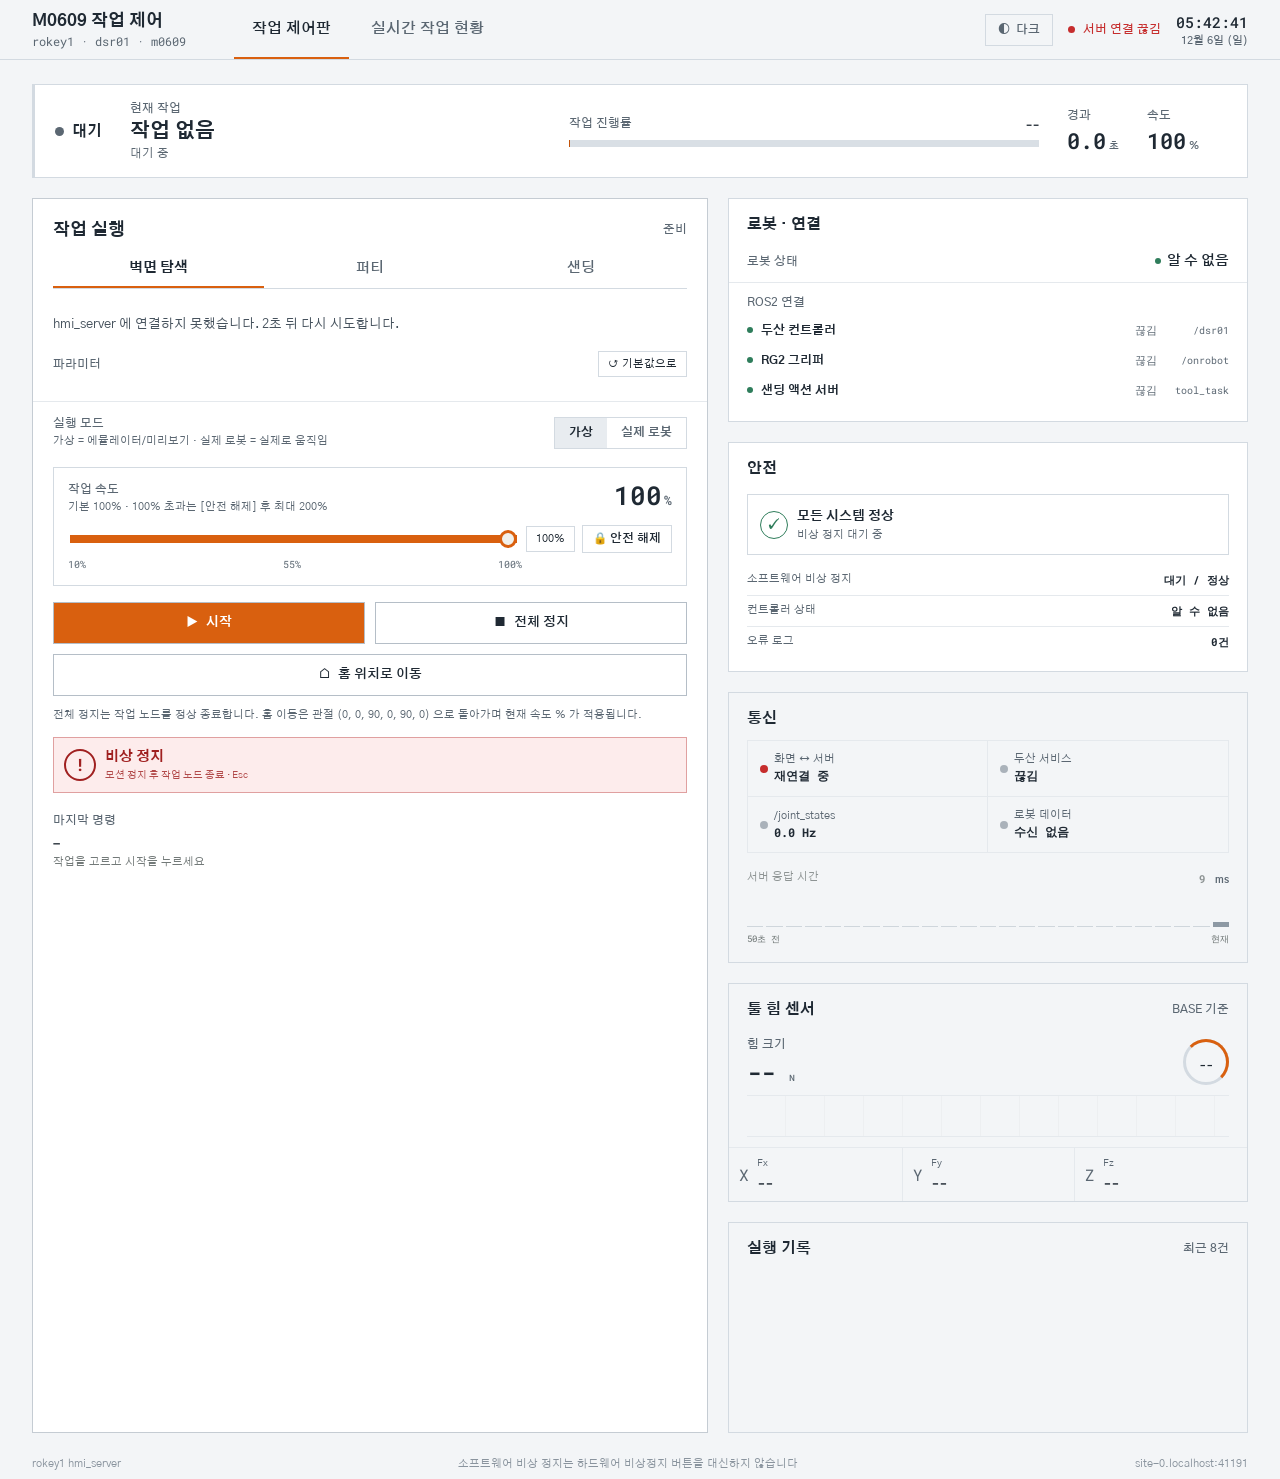
==== 협동-1_ROS2_자동화공정/rokey1_ws/hmi/web/index.html @ 97427db1 "풀필요한 폴더 삭제,rokey1폴더 구분을 위해 뒤에 _ws 붙임,시스템 아키텍처 구조 및 서버 클라이언트 설정 내용 추가,DB 어떻게 할것인지도 추가" ====
<!doctype html>
<html lang="ko">
  <head>
    <meta charset="UTF-8" />
    <meta name="viewport" content="width=device-width, initial-scale=1.0" />
    <meta name="theme-color" content="#242629" />
    <title>M0609 · ROKEY1 통합 제어</title>
    <script>
      /* 저장된 테마가 없으면 화이트(light)가 기본. 다크를 기본으로 하려면 'light' → 'dark' */
      (function () {
        var t = 'light';
        try { t = localStorage.getItem('theme') || t; } catch (e) {}
        document.documentElement.setAttribute('data-theme', t);
      })();
    </script>
    <link rel="stylesheet" href="styles.css" />
    <link rel="stylesheet" href="hmi.css" />
  </head>
  <body>
    <div class="app-shell">
      <header class="topbar">
        <div class="brand-block">
          <div>
            <div class="brand-name">M0609 작업 제어</div>
            <div class="brand-sub">rokey1 · <span id="robotIdChip">dsr01 · m0609</span></div>
          </div>
        </div>
        <nav class="page-tabs" id="pageTabs">
          <button class="page-tab active" data-page="control" title="작업 선택·설정·실행 (단축키 1)">작업 제어판</button>
          <button class="page-tab" data-page="monitor" title="TCP 작업 공간 + 실시간 로그 (단축키 2)">실시간 작업 현황<span class="page-badge" id="monitorBadge" hidden></span></button>
        </nav>
        <div class="topbar-actions">
          <button class="theme-toggle" id="themeToggle" type="button" title="화이트 / 다크 모드 전환">◐ <span id="themeLabel">다크</span></button>
          <div class="bridge-chip" id="bridgeChip"><span class="pulse-dot"></span><span id="bridgeText">연결 중…</span></div>
          <div class="top-clock"><span id="topClock">--:--:--</span><small id="topDate"></small></div>
        </div>
      </header>

      <main class="workspace" id="workspace" data-page="control">
        <div class="monitor-strip" id="monitorStrip">
          <div class="ms-status"><i id="monDot"></i><b id="monStatus">대기</b></div>
          <div class="ms-task"><span class="label">현재 작업</span><b id="monTask">작업 없음</b><small id="monSub">대기 중</small></div>
          <div class="ms-progress"><div class="label-row"><span id="monProgressLabel">작업 진행률</span><b id="monProgressValue">--</b></div><div class="progress-track" id="monProgressTrack"><span id="monProgressBar" style="width:0%"></span><i style="left:0%"></i></div></div>
          <div class="ms-metric"><span class="label">경과</span><b><em id="monElapsed">0.0</em><small>초</small></b></div>
          <div class="ms-metric"><span class="label">속도</span><b><em id="monSpeed">100</em><small>%</small></b></div>
          <div class="ms-metric"><span class="label">|F|</span><b><em id="monForce">--</em><small>N</small></b></div>
          <div class="ms-actions">
            <button class="action-btn stop" id="monStopBtn" title="실행 중인 모든 작업에 정지(SIGINT) 요청"><span>■</span> 전체 정지</button>
            <button class="ms-estop" id="monEstopBtn" title="모션 즉시 정지 + 작업 노드 강제 종료 (Esc)"><span class="estop-ring">!</span><b id="monEstopLabel">비상 정지</b></button>
          </div>
        </div>

        <aside class="control-rail page" id="pageControl">
          <span id="railStatus" hidden></span>

          <!-- 상태 -->
          <section class="module state-module">
            <div class="module-head"><span>로봇 · 연결</span></div>
            <div class="state-hero">
              <div><span class="label">현재 작업</span><strong id="taskName">작업 없음</strong><span class="muted" id="taskSub">대기 중</span></div>
              <div class="status-stamp" id="statusStamp"><i></i><b id="statusText">대기</b></div>
            </div>
            <div class="progress-row">
              <div class="label-row"><span id="progressLabel">작업 진행률</span><b id="progressValue">--</b></div>
              <div class="progress-track" id="progressTrack"><span id="progressBar" style="width:0%"></span><i style="left:0%"></i></div>
            </div>
            <div class="metric-grid">
              <div class="metric"><span>경과 시간</span><b><em id="elapsedValue">0.0</em> <small>초</small></b></div>
              <div class="metric"><span>툴 힘 |F|</span><b><em id="forceMetric">--</em> <small>N</small></b></div>
            </div>
            <div class="mode-line"><span class="label">로봇 상태</span><div class="mode-value" id="robotStateValue"><span></span>알 수 없음</div></div>
            <div class="device-list">
              <div class="label">ROS2 연결</div>
              <div class="device-row" data-link="controller"><span class="led"></span><b>두산 컨트롤러</b><small>끊김</small><span class="link-icon">/dsr01</span></div>
              <div class="device-row" data-link="gripper"><span class="led"></span><b>RG2 그리퍼</b><small>끊김</small><span class="link-icon">/onrobot</span></div>
              <div class="device-row" data-link="tool_task"><span class="led"></span><b>샌딩 액션 서버</b><small>끊김</small><span class="link-icon">tool_task</span></div>
            </div>
          </section>

          <!-- 작업 실행 -->
          <section class="module control-module">
            <div class="module-head"><span>작업 실행</span><span class="hot-tag" id="armedTag">준비</span></div>
            <div class="task-tabs" id="groupTabs">
              <button class="task-tab active" data-group="navigation">벽면 탐색</button>
              <button class="task-tab" data-group="putty">퍼티</button>
              <button class="task-tab" data-group="sanding">샌딩</button>
            </div>
            <div class="task-list" id="taskList"></div>
            <p class="task-desc" id="taskDesc"></p>
            <div class="param-head"><span class="label">파라미터</span><span class="param-head-note" id="paramChanged"></span><button class="mini-btn" id="resetParamsBtn" title="이 작업의 모든 입력값을 기본값으로 되돌립니다">↺ 기본값으로</button></div>
            <div class="param-grid" id="paramGrid"></div>
            <div class="mode-toggle">
              <div><span class="label">실행 모드</span><small class="hint">가상 = 에뮬레이터/미리보기 · 실제 로봇 = 실제로 움직임</small></div>
              <div class="toggle-buttons"><button data-mode="virtual" class="mode-btn active" title="DSR 에뮬레이터(가상) 또는 dry-run 으로 실행">가상</button><button data-mode="real" class="mode-btn" title="실제 M0609 를 움직입니다">실제 로봇</button></div>
            </div>
            <div class="real-warning" id="realWarning" hidden>실제 로봇 모드 · 로봇이 실제로 움직입니다. 주변을 확인하세요.</div>

            <!-- 속도 -->
            <div class="speed-block" id="speedBlock">
              <div class="speed-head">
                <div><span class="label">작업 속도</span><small class="hint">기본 100% · 100% 초과는 [안전 해제] 후 최대 200%</small></div>
                <b class="speed-value"><span id="speedValue">100</span><small>%</small></b>
              </div>
              <div class="speed-row">
                <input type="range" id="speedRange" min="10" max="100" step="5" value="100" />
                <button class="mini-btn" id="speedDefaultBtn" title="속도를 기본값 100% 로">100%</button>
                <button class="unlock-btn" id="speedUnlockBtn" title="100% 를 넘는 속도(최대 200%) 사용을 허용합니다">🔒 안전 해제</button>
              </div>
              <div class="speed-scale"><span>10%</span><span id="speedMid">55%</span><span id="speedMax">100%</span></div>
              <div class="speed-warning" id="speedWarning" hidden>안전 해제 상태 · 100% 초과 속도는 새로 시작하는 작업의 속도 값에 배율로 적용됩니다. 비상 정지 시 자동 잠금.</div>
            </div>

            <div class="action-row"><button class="action-btn start" id="startBtn" title="선택한 작업을 위 설정으로 시작"><span>▶</span> 시작</button><button class="action-btn stop" id="stopBtn" title="실행 중인 모든 작업에 정지(SIGINT) 요청"><span>■</span> 전체 정지</button></div>
            <div class="action-row home-row"><button class="action-btn home" id="homeBtn" title="관절 홈 자세(0,0,90,0,90,0)로 이동 (homeset)"><span>⌂</span> 홈 위치로 이동</button></div>
            <p class="hint action-hint">전체 정지는 작업 노드를 정상 종료합니다. 홈 이동은 관절 (0, 0, 90, 0, 90, 0) 으로 돌아가며 현재 속도 % 가 적용됩니다.</p>
            <button class="estop-btn" id="estopBtn" title="모션 즉시 정지 + 작업 노드 강제 종료. 해제 전까지 새 작업 금지"><span class="estop-ring">!</span><span><b id="estopLabel">비상 정지</b><small>모션 정지 후 작업 노드 종료 · Esc</small></span></button>
            <div class="control-row"><div class="command-readout"><span class="label">마지막 명령</span><b id="lastCommand">—</b><small id="lastCommandSub">작업을 고르고 시작을 누르세요</small></div></div>
          </section>

          <!-- 통신 -->
          <section class="module comm-module">
            <div class="module-head"><span>통신</span></div>
            <div class="comm-grid">
              <div class="comm-cell"><span class="link-dot" id="dotBridge"></span><div><span>화면 ↔ 서버</span><b id="commBridge">끊김</b></div></div>
              <div class="comm-cell"><span class="link-dot" id="dotDsr"></span><div><span>두산 서비스</span><b id="commDsr">끊김</b></div></div>
              <div class="comm-cell"><span class="link-dot" id="dotJoint"></span><div><span>/joint_states</span><b id="commJoint">0.0 Hz</b></div></div>
              <div class="comm-cell"><span class="link-dot" id="dotTelemetry"></span><div><span>로봇 데이터</span><b id="commTelemetry">수신 없음</b></div></div>
            </div>
            <div class="latency-head"><span>서버 응답 시간</span><b><span id="latencyValue">--</span> <small>ms</small></b></div>
            <div class="latency-bars" id="latencyBars"></div>
            <div class="chart-scale"><span>50초 전</span><span>현재</span></div>
          </section>

          <!-- 힘 센서 -->
          <section class="module sensor-module">
            <div class="module-head"><span>툴 힘 센서</span><span class="tiny-status">BASE 기준</span></div>
            <div class="sensor-head">
              <div><span class="label">힘 크기</span><b><span id="forceValue">--</span> <small>N</small></b></div>
              <div class="force-ring"><span id="forceRing"></span><b id="forcePercent">--</b></div>
            </div>
            <svg class="sensor-chart" viewBox="0 0 280 46" preserveAspectRatio="none"><polyline id="forceTrace" fill="none" stroke="#ff7a1a" stroke-width="2" points=""></polyline></svg>
            <div class="sensor-grid force-axes">
              <div class="sensor-reading"><span class="sensor-icon">X</span><div><span>Fx</span><b id="fx">--</b></div></div>
              <div class="sensor-reading"><span class="sensor-icon">Y</span><div><span>Fy</span><b id="fy">--</b></div></div>
              <div class="sensor-reading"><span class="sensor-icon">Z</span><div><span>Fz</span><b id="fz">--</b></div></div>
            </div>
          </section>

          <!-- 안전 -->
          <section class="module safety-module">
            <div class="module-head"><span>안전</span></div>
            <div class="safety-banner safe" id="safetyBanner"><span class="safety-symbol">✓</span><div><b id="safetyTitle">모든 시스템 정상</b><small id="safetyDetail">비상 정지 대기 중</small></div></div>
            <div class="safety-list">
              <div><span>소프트웨어 비상 정지</span><b class="safe-text" id="safetyEstop">대기 / 정상</b></div>
              <div><span>컨트롤러 상태</span><b class="safe-text" id="safetyRobot">알 수 없음</b></div>
              <div><span>오류 로그</span><b id="faultValue">0건</b></div>
            </div>
          </section>

          <!-- 실행 기록 -->
          <section class="module history-module">
            <div class="module-head"><span>실행 기록</span><span class="tiny-status">최근 8건</span></div>
            <div class="run-list" id="runList"></div>
          </section>
        </aside>

        <section class="operations-stage page" id="operationsStage">
          <div class="stage-heading">
            <div><h2>실시간 작업 현황 <span>M0609</span></h2></div>
            <div class="stage-actions"><div class="layout-toggle" title="실시간 작업 현황과 로그 배치"><span>화면 배치</span><button class="layout-btn active" data-layout="stack" title="작업 현황 위 / 로그 아래">▤ 위·아래</button><button class="layout-btn" data-layout="split" title="작업 현황 왼쪽 / 로그 오른쪽 (둘 다 크게)">▥ 좌·우</button></div><span class="stage-state"><i></i><b id="stageState">대기</b></span><button class="icon-btn" title="로그 지우기" id="clearBtn">⌫</button><button class="icon-btn" title="화면 확대" id="focusBtn">⛶</button></div>
          </div>

          <div class="simulation-card" id="simulationCard">
            <div class="sim-topline">
              <div class="sim-title"><span>TCP 작업 공간</span><small>joint_states · get_current_posx · BASE 기준</small></div>
              <div class="mission-id"><span>실행</span><b id="runIdValue">—</b><span class="sep">|</span><span>단계</span><b id="stageValue">—</b></div>
            </div>
            <div class="sim-content">
              <div class="viz-arm"><div class="map-corner tl">로봇 자세 · 오른쪽 앞 위에서 본 모습</div><div class="map-corner br">X·Y·Z mm · 각도 deg</div><svg id="armView" preserveAspectRatio="xMidYMid meet"></svg></div>
              <div class="sim-side">
                <div class="telemetry-block"><span class="label">위치 (mm)</span><div class="position-values three"><div><b id="posX">--</b><small>X</small></div><div><b id="posY">--</b><small>Y</small></div><div><b id="posZ">--</b><small>Z</small></div></div></div>
                <div class="telemetry-block"><span class="label">자세 (deg)</span><div class="position-values three"><div><b id="rotA">--</b><small>A</small></div><div><b id="rotB">--</b><small>B</small></div><div><b id="rotC">--</b><small>C</small></div></div></div>
                <div class="telemetry-block"><span class="label">관절 각도 (deg)</span><div class="joint-list" id="jointList"></div></div>
                <div class="telemetry-foot"><span>실행 모드</span><b id="modeFoot">가상</b></div>
              </div>
            </div>
            <div class="sim-footer">
              <div class="footer-stat"><span class="mini-signal"></span><span>실행 중 작업</span><b id="activeCount">0</b></div>
              <div class="footer-stat"><span class="mini-signal orange"></span><span>관절 데이터</span><b id="jointHzFoot">0 Hz</b></div>
              <div class="footer-stat"><span class="mini-signal green"></span><span>안전</span><b id="safetyFoot">정상</b></div>
              <div class="sim-hint">비상 정지 <b>Esc</b></div>
            </div>
          </div>

          <div class="event-console">
            <div class="console-head">
              <div><h3>실시간 로그 <span id="logCount">00</span></h3></div>
              <div class="console-tools"><button class="console-filter active" data-filter="ALL">전체</button><button class="console-filter" data-filter="INFO">정보</button><button class="console-filter" data-filter="WARN">경고</button><button class="console-filter" data-filter="ERROR">오류</button><span class="console-divider"></span><label class="auto-scroll"><input type="checkbox" id="autoScroll" checked /> 자동 스크롤</label><label class="auto-scroll" title="경고·오류 로그가 오면 화면에 팝업으로 띄움"><input type="checkbox" id="alertPopup" checked /> 경고 팝업</label></div>
            </div>
            <div class="console-table-head"><span>시간</span><span>종류</span><span>출처</span><span>내용</span><span>상태</span></div>
            <div class="console-log" id="consoleLog"></div>
            <form class="stdin-bar" id="stdinForm">
              <span class="stdin-label" id="stdinLabel">노드 입력</span>
              <select id="stdinRun"></select>
              <input id="stdinText" autocomplete="off" placeholder="노드가 질문하면 여기서 답하세요 (예: y)" />
              <button type="button" class="console-filter" data-quick="y">y</button>
              <button type="button" class="console-filter" data-quick="">Enter</button>
              <button type="submit" class="console-filter active">보내기</button>
            </form>
            <div class="console-footer"><span><i class="green" id="streamDot"></i> <span id="streamText">연결 중</span></span><span>전체 <b id="totalCount">0</b>건 중 <b id="visibleCount">0</b>건 표시</span></div>
          </div>
        </section>
      </main>
      <footer class="app-footer"><span>rokey1 hmi_server</span><span>소프트웨어 비상 정지는 하드웨어 비상정지 버튼을 대신하지 않습니다</span><span id="footerHost">—</span></footer>
    </div>
    <div class="toast" id="toast" hidden></div>
    <div class="alert-stack" id="alertStack" aria-live="assertive"><div id="alertList"></div><button class="alert-clear" id="alertClear" hidden>경고 팝업 모두 닫기</button></div>
    <script>
      (function () {
        var root = document.documentElement;
        var btn = document.getElementById('themeToggle');
        var label = document.getElementById('themeLabel');
        var meta = document.querySelector('meta[name="theme-color"]');
        function apply(t) {
          root.setAttribute('data-theme', t);
          label.textContent = t === 'light' ? '다크' : '화이트';   /* 눌렀을 때 바뀔 모드 */
          if (meta) meta.setAttribute('content', t === 'light' ? '#f3f5f7' : '#242629');
        }
        apply(root.getAttribute('data-theme') || 'light');
        btn.addEventListener('click', function () {
          var next = root.getAttribute('data-theme') === 'light' ? 'dark' : 'light';
          apply(next);
          try { localStorage.setItem('theme', next); } catch (e) {}
        });
      })();
    </script>
    <script type="module" src="main.js"></script>
  </body>
</html>
---- 협동-1_ROS2_자동화공정/rokey1_ws/hmi/web/styles.css ----
@import url('https://fonts.googleapis.com/css2?family=Gothic+A1:wght@400;500;600;700;800&family=Roboto+Mono:wght@400;500;600&display=swap');

:root{--bg:#17191b;--panel:#232628;--panel-2:#292c2f;--panel-3:#303437;--line:#474b4e;--line-soft:#34383a;--text:#f1f0eb;--muted:#8e9494;--dim:#646a6a;--orange:#ff7a1a;--orange-2:#ff9947;--red:#f05d5e;--red-deep:#481f22;--green:#53e0b3;--amber:#f4bd5d;--blue:#7ec8ff;--mono:'Roboto Mono',monospace;--sans:'Gothic A1','Arial Narrow',sans-serif;}
*{box-sizing:border-box}html,body{margin:0;min-width:1024px;background:var(--bg);color:var(--text);font-family:var(--sans);font-size:12px}body{min-height:100vh;background-image:linear-gradient(135deg,rgba(255,255,255,.018) 25%,transparent 25%,transparent 50%,rgba(255,255,255,.018) 50%,rgba(255,255,255,.018) 75%,transparent 75%);background-size:7px 7px}button,input{font:inherit}.app-shell{min-height:100vh;display:flex;flex-direction:column}.topbar{height:74px;background:#202224;border-bottom:1px solid #4b4e50;display:flex;align-items:center;justify-content:space-between;padding:0 28px 0 30px;box-shadow:0 2px 14px rgba(0,0,0,.25)}.brand-block,.topbar-actions,.operator-chip,.bridge-chip,.stage-heading,.stage-actions,.sim-topline,.mission-id,.sim-title,.console-head,.console-tools,.app-footer,.footer-stat,.queue-row,.state-hero,.label-row,.mode-line,.device-row,.action-row,.control-row,.sensor-head,.safety-banner,.history-list,.latency-head,.latency-bars,.console-footer{display:flex;align-items:center}.brand-block{gap:14px}.brand-mark{width:29px;height:29px;border:2px solid var(--orange);display:flex;align-items:flex-end;gap:3px;padding:5px;position:relative}.brand-mark:before{content:'';position:absolute;inset:4px;border:1px solid rgba(255,122,26,.35)}.brand-mark span{width:4px;background:var(--orange);display:block}.brand-mark span:nth-child(1){height:7px}.brand-mark span:nth-child(2){height:13px}.brand-mark span:nth-child(3){height:18px}.eyebrow{font-size:9px;line-height:1.2;letter-spacing:.17em;color:#9ea2a2;font-weight:700}.eyebrow.orange{color:var(--orange)}.brand-name{font-size:15px;letter-spacing:.08em;font-weight:800;margin-top:4px}.brand-name b{color:var(--orange);font-weight:500}.topbar-actions{gap:25px}.bridge-chip{height:28px;border:1px solid #555b5b;padding:0 10px;gap:7px;font-size:9px;letter-spacing:.1em;font-weight:700;color:#d5d4cd}.pulse-dot,.sim-live-dot{display:inline-block;width:7px;height:7px;border-radius:50%;background:var(--green);box-shadow:0 0 0 4px rgba(83,224,179,.12),0 0 10px var(--green);animation:pulse 1.8s infinite}.top-clock{font-family:var(--mono);font-size:13px;font-weight:600;letter-spacing:.04em;text-align:right}.top-clock small{display:block;color:var(--muted);font-size:8px;letter-spacing:.16em;margin-top:3px}.operator-chip{gap:8px;border-left:1px solid #484b4d;padding-left:23px}.operator-chip b{display:block;font-size:9px;letter-spacing:.08em}.operator-chip small{display:block;color:var(--muted);font-size:8px;letter-spacing:.1em;margin-top:3px}.operator-avatar{border:1px solid var(--orange);color:var(--orange);width:28px;height:28px;display:grid;place-items:center;font-family:var(--mono);font-size:9px;font-weight:600}
.workspace{display:grid;grid-template-columns:355px minmax(0,1fr);gap:18px;padding:18px 26px 12px;flex:1;max-width:1800px;width:100%;margin:0 auto}.control-rail{display:flex;flex-direction:column;gap:10px;min-width:0;max-height:calc(100vh - 116px);overflow:auto;padding-right:2px;scrollbar-width:thin;scrollbar-color:#555 var(--bg)}.rail-header{display:flex;justify-content:space-between;align-items:flex-end;padding:4px 4px 10px;border-bottom:1px solid #4e5052}.rail-header h1{font-size:24px;line-height:.95;letter-spacing:.03em;margin:7px 0 0;font-weight:800}.rail-meta{text-align:right;font-family:var(--mono);font-size:12px}.rail-meta b{display:block;color:var(--orange);font-size:15px}.rail-meta span{font-size:9px;color:var(--muted)}.module{background:var(--panel);border:1px solid #4a4e50;box-shadow:0 8px 20px rgba(0,0,0,.12);position:relative;overflow:hidden}.module:before{content:'';position:absolute;left:0;top:0;bottom:0;width:3px;background:#3c4042}.state-module:before,.control-module:before{background:var(--orange)}.safety-module:before{background:var(--red)}.module-head{min-height:31px;display:flex;align-items:center;gap:7px;border-bottom:1px solid var(--line);padding:0 11px;font-size:9px;letter-spacing:.12em;font-weight:800;color:#d7d7d0}.module-index{font-family:var(--mono);color:var(--orange);font-size:10px}.module-rule{height:1px;background:#555a5a;flex:1;margin-left:3px}.tiny-status,.hot-tag{font-family:var(--mono);font-size:8px;letter-spacing:.06em;color:#a9afad}.tiny-status.live{color:var(--green)}.hot-tag{color:var(--orange);border:1px solid rgba(255,122,26,.38);padding:3px 5px}.state-hero{justify-content:space-between;padding:13px 12px 10px}.label,.label-row span,.mode-line>.label,.slider-wrap .label-row span{display:block;color:#8e9494;font-size:8px;letter-spacing:.14em;font-weight:700}.state-hero strong{display:block;font-size:17px;letter-spacing:.04em;margin:4px 0 3px}.muted{color:#747b7a;font-size:9px}.status-stamp{border:1px solid rgba(83,224,179,.55);color:var(--green);padding:7px 8px;font-family:var(--mono);font-size:9px;display:flex;align-items:center;gap:6px}.status-stamp i,.stage-state i,.auto-scroll i{display:inline-block;width:6px;height:6px;border-radius:50%;background:currentColor;box-shadow:0 0 8px currentColor}.progress-row{padding:0 12px 11px}.label-row{justify-content:space-between}.label-row b{font-family:var(--mono);font-size:10px;color:var(--orange)}.progress-track{height:5px;background:#111315;position:relative;margin-top:7px}.progress-track span{display:block;width:68%;height:100%;background:linear-gradient(90deg,#e65b0c,var(--orange-2));box-shadow:0 0 10px rgba(255,122,26,.35);transition:width .4s}.progress-track i{position:absolute;top:-2px;left:68%;width:1px;height:9px;background:#ffd0a2;transition:left .4s}.metric-grid{display:grid;grid-template-columns:1fr 1fr;border-top:1px solid var(--line-soft);border-bottom:1px solid var(--line-soft)}.metric{padding:10px 12px}.metric+ .metric{border-left:1px solid var(--line-soft)}.metric>span{display:block;color:var(--muted);font-size:8px;letter-spacing:.12em}.metric b{font-family:var(--mono);font-size:16px;display:block;margin-top:4px}.metric em{font-style:normal}.metric small,.sensor-head small,.telemetry-block small,.queue-row small{font-size:8px;color:var(--muted);font-family:var(--sans)}.mode-line{justify-content:space-between;padding:10px 12px;border-bottom:1px solid var(--line-soft)}.mode-value{font-family:var(--mono);font-size:10px;color:var(--orange);display:flex;gap:6px;align-items:center}.mode-value span{width:6px;height:6px;border-radius:50%;background:var(--orange);box-shadow:0 0 8px var(--orange)}.device-list{padding:9px 12px 10px}.device-list>.label{margin-bottom:5px}.device-row{width:100%;background:none;border:0;color:var(--text);padding:6px 0;gap:8px;text-align:left;cursor:pointer}.device-row:hover{background:rgba(255,255,255,.04)}.device-row .led{width:6px;height:6px;border-radius:50%;background:var(--green);box-shadow:0 0 7px var(--green)}.device-row.offline .led{background:var(--red);box-shadow:0 0 7px var(--red)}.device-row b{font-size:9px;letter-spacing:.04em;min-width:70px}.device-row small{font-family:var(--mono);font-size:8px;color:var(--green);margin-left:auto}.device-row.offline small{color:var(--red)}.link-icon{font-size:12px;color:#798080;margin-left:5px}.action-row{gap:7px;padding:11px 12px 8px}.action-btn{border:1px solid #676c6c;background:#383c3f;color:#f1f0eb;height:30px;flex:1;font-size:10px;font-weight:800;letter-spacing:.09em;cursor:pointer}.action-btn:hover{border-color:var(--orange)}.action-btn.start{background:#3e311e;color:#ffb66d;border-color:#875622}.action-btn span{margin-right:5px;font-size:10px}.estop-btn{margin:0 12px 11px;width:calc(100% - 24px);height:50px;border:1px solid #9f3f42;background:linear-gradient(90deg,#522127,#3a2224);color:#ff9b9d;display:flex;align-items:center;text-align:left;padding:0 10px;gap:9px;cursor:pointer;box-shadow:inset 0 0 0 1px rgba(240,93,94,.08)}.estop-btn:hover{background:#682a2d}.estop-btn.triggered{background:#a8252b;color:white;animation:alertflash 1s infinite}.estop-ring{height:26px;width:26px;border:2px solid currentColor;border-radius:50%;display:grid;place-items:center;font-family:var(--mono);font-weight:800;font-size:14px}.estop-btn b{display:block;font-size:10px;letter-spacing:.06em}.estop-btn small{display:block;font-size:7px;color:#dc8184;letter-spacing:.1em;margin-top:3px}.estop-arrow{margin-left:auto;font-size:18px}.control-row{gap:15px;align-items:flex-end;padding:1px 12px 11px}.d-pad{width:86px;height:77px;display:grid;grid-template-columns:repeat(3,1fr);grid-template-rows:repeat(3,1fr);margin-top:6px}.d-pad button{border:1px solid #565c5c;background:#2d3133;color:#b7bbba;font-size:11px;cursor:pointer}.d-pad button:hover,.d-pad button:focus{color:var(--orange);border-color:var(--orange)}.d-pad button:nth-child(1){grid-column:2}.d-pad button:nth-child(2){grid-column:1;grid-row:2}.d-pad button:nth-child(3){grid-column:2;grid-row:2;color:var(--orange);font-size:9px}.d-pad button:nth-child(4){grid-column:3;grid-row:2}.d-pad button:nth-child(5){grid-column:2;grid-row:3}.command-readout{align-self:center;min-width:0}.command-readout b{display:block;font-family:var(--mono);font-size:10px;color:var(--orange);margin-top:7px;white-space:nowrap}.command-readout small{display:block;color:#737a79;font-size:8px;margin-top:5px;white-space:nowrap}.slider-wrap{border-top:1px solid var(--line-soft);padding:10px 12px 9px}.slider-wrap input{display:block;width:100%;accent-color:var(--orange);height:15px;margin:5px 0 0}.slider-scale{display:flex;justify-content:space-between;color:#747a79;font-family:var(--mono);font-size:8px}.mode-toggle{border-top:1px solid var(--line-soft);padding:9px 12px 11px;display:flex;align-items:center;justify-content:space-between}.toggle-buttons{display:flex;border:1px solid #555a5a}.mode-btn{height:24px;padding:0 10px;color:#8d9391;background:#2a2d2f;border:0;font-family:var(--mono);font-size:8px;cursor:pointer}.mode-btn.active{color:#1a1b1c;background:var(--orange);font-weight:700}.comm-grid{display:grid;grid-template-columns:1fr 1fr;border-bottom:1px solid var(--line-soft)}.comm-cell{display:flex;align-items:center;gap:6px;padding:9px 10px;border-bottom:1px solid var(--line-soft)}.comm-cell:nth-child(odd){border-right:1px solid var(--line-soft)}.comm-cell:nth-child(3),.comm-cell:nth-child(4){border-bottom:0}.link-dot{width:6px;height:6px;border-radius:50%;flex:0 0 auto}.link-dot.green{background:var(--green);box-shadow:0 0 7px var(--green)}.link-dot.amber{background:var(--amber);box-shadow:0 0 7px var(--amber)}.comm-cell span:not(.link-dot){font-size:7px;color:#8d9391;letter-spacing:.06em;display:block}.comm-cell b{font-family:var(--mono);font-size:8px;display:block;color:#d3d4cf;margin-top:2px;white-space:nowrap}.latency-head{justify-content:space-between;padding:9px 11px 0}.latency-head span{font-size:8px;letter-spacing:.14em;color:#8e9494}.latency-head b{font-family:var(--mono);font-size:13px;color:var(--blue)}.latency-head small{font-family:var(--sans);font-size:8px;color:var(--muted)}.latency-bars{height:40px;gap:3px;padding:9px 11px 0;align-items:flex-end}.latency-bars i{width:100%;background:#4688a9;height:35%;opacity:.8;min-width:2px;transition:height .35s}.latency-bars i:nth-last-child(-n+4){background:var(--orange)}.chart-scale{display:flex;justify-content:space-between;padding:4px 11px 7px;color:#697170;font-family:var(--mono);font-size:7px}.sensor-head{justify-content:space-between;padding:10px 12px 5px}.sensor-head b{font-family:var(--mono);font-size:19px;display:block;margin-top:5px}.force-ring{width:40px;height:40px;border-radius:50%;border:3px solid #4c3d31;position:relative;display:grid;place-items:center}.force-ring:before{content:'';position:absolute;inset:-3px;border-radius:50%;border:3px solid var(--orange);border-left-color:transparent;border-bottom-color:transparent;transform:rotate(25deg)}.force-ring b{font-family:var(--mono);font-size:9px}.sensor-chart{width:100%;height:42px;display:block;margin:0 11px 5px;width:calc(100% - 22px);background:repeating-linear-gradient(90deg,transparent 0,transparent 38px,rgba(255,255,255,.04) 39px),linear-gradient(180deg,transparent 49%,#404547 50%,transparent 51%)}.sensor-grid{display:grid;grid-template-columns:1fr 1fr;border-top:1px solid var(--line-soft)}.sensor-reading{display:flex;gap:8px;align-items:center;padding:9px 10px}.sensor-reading+.sensor-reading{border-left:1px solid var(--line-soft)}.sensor-icon{color:var(--orange);font-size:19px;font-family:var(--mono)}.sensor-reading span:not(.sensor-icon){font-size:7px;color:#8f9594;display:block;letter-spacing:.05em}.sensor-reading b{font-family:var(--mono);font-size:11px;display:block;margin-top:4px}.clear-text,.safe-text{color:var(--green)}.error-text{color:var(--red)!important}.sensor-reading small{font-family:var(--sans);font-size:8px;color:var(--muted)}.safety-banner{margin:10px 11px 8px;border:1px solid #3d735f;background:#1f3b35;min-height:45px;padding:7px 8px;gap:9px}.safety-banner.alert{border-color:#a33e42;background:#541f24;color:#ffb0b0}.safety-symbol{width:24px;height:24px;display:grid;place-items:center;border:1px solid var(--green);border-radius:50%;font-size:15px;color:var(--green)}.alert .safety-symbol{border-color:var(--red);color:var(--red)}.safety-banner b{font-size:9px;letter-spacing:.04em}.safety-banner small{display:block;color:#9cc8bc;font-size:8px;margin-top:3px}.alert small{color:#ef9898}.safety-list{padding:0 11px 9px}.safety-list>div{display:flex;justify-content:space-between;padding:5px 0;border-bottom:1px solid var(--line-soft);font-size:8px}.safety-list>div:last-child{border:0}.safety-list span{color:#8e9494;letter-spacing:.06em}.safety-list b{font-family:var(--mono);font-size:8px}.history-module{padding-bottom:7px}.filter-row{display:flex;gap:4px;padding:9px 10px 4px}.filter-btn,.console-filter{border:0;background:#303436;color:#8e9594;padding:4px 7px;font-family:var(--mono);font-size:8px;cursor:pointer}.filter-btn.active,.console-filter.active{background:#70401f;color:#ffb36b}.history-list{flex-direction:column;align-items:stretch;margin:0 10px;max-height:74px;overflow:hidden}.history-item{display:flex;gap:6px;padding:4px 0;border-bottom:1px solid rgba(255,255,255,.04);font-family:var(--mono);font-size:8px;color:#adb2b1}.history-item time{color:#737a78}.history-item b{color:var(--orange);font-weight:500}
.operations-stage{min-width:0;display:flex;flex-direction:column;gap:12px;min-height:0}.stage-heading{justify-content:space-between;min-height:43px;border-bottom:1px solid #4b4f51;padding:0 2px 10px}.stage-heading h2{font-size:24px;line-height:1;margin:6px 0 0;letter-spacing:.02em}.stage-heading h2 span{color:var(--orange);font-weight:400}.stage-actions{gap:10px}.stage-state{color:var(--green);border:1px solid #3f6659;height:29px;padding:0 9px;display:flex;align-items:center;gap:7px;font-family:var(--mono);font-size:9px}.icon-btn{width:29px;height:29px;border:1px solid #555a5b;background:#2b2e30;color:#b2b7b5;font-size:17px;cursor:pointer}.icon-btn:hover{color:var(--orange);border-color:var(--orange)}.simulation-card{background:#222527;border:1px solid #4e5354;box-shadow:0 10px 24px rgba(0,0,0,.18);min-height:420px;display:flex;flex-direction:column}.sim-topline{height:46px;justify-content:space-between;border-bottom:1px solid #454a4b;padding:0 15px}.sim-title{gap:8px;font-size:10px;font-weight:800;letter-spacing:.1em}.sim-title small{font-family:var(--mono);font-weight:400;color:#767d7c;font-size:8px;margin-left:6px;letter-spacing:0}.mission-id{gap:6px;font-family:var(--mono);font-size:8px;color:#7f8685}.mission-id b{color:var(--orange);font-size:10px}.mission-id .sep{color:#4b5050;margin:0 3px}.sim-content{display:grid;grid-template-columns:minmax(0,1fr) 190px;min-height:326px;flex:1}.sim-map{position:relative;overflow:hidden;background-color:#1d2728;background-image:linear-gradient(rgba(75,133,130,.09) 1px,transparent 1px),linear-gradient(90deg,rgba(75,133,130,.09) 1px,transparent 1px),linear-gradient(rgba(255,255,255,.022) 1px,transparent 1px),linear-gradient(90deg,rgba(255,255,255,.022) 1px,transparent 1px);background-size:64px 64px,64px 64px,16px 16px,16px 16px}.sim-map:after{content:'';position:absolute;inset:0;background:radial-gradient(circle at 65% 42%,rgba(24,163,137,.09),transparent 42%),linear-gradient(115deg,transparent 20%,rgba(255,255,255,.02) 20.2%,transparent 20.5%);pointer-events:none}.map-corner{position:absolute;color:#5f8580;font-family:var(--mono);font-size:8px;letter-spacing:.08em;z-index:2}.map-corner.tl{top:13px;left:16px}.map-corner.br{bottom:13px;right:16px}.route-line{position:absolute;width:53%;height:47%;left:18%;top:23%;border:2px dashed rgba(255,122,26,.45);border-left-color:transparent;border-bottom-color:transparent;border-radius:50% 47% 0 0;transform:rotate(8deg);z-index:1}.route-line:after{content:'';position:absolute;right:-1px;bottom:-8px;width:8px;height:8px;border-right:2px solid var(--orange);border-bottom:2px solid var(--orange);transform:rotate(-22deg)}.waypoint{position:absolute;z-index:3;width:26px;height:26px;border:1px solid var(--orange);color:var(--orange);border-radius:50%;display:grid;place-items:center;background:#1e2929;font-family:var(--mono);font-size:10px}.waypoint span{position:absolute;width:38px;height:38px;border:1px solid rgba(255,122,26,.2);border-radius:50%}.waypoint.start{left:18%;top:61%}.waypoint.end{right:16%;top:23%;border-color:var(--green);color:var(--green)}.waypoint.end span{border-color:rgba(83,224,179,.18)}.obstacle{position:absolute;z-index:2;display:flex;align-items:center;justify-content:center;border:1px solid #7a7160;background:repeating-linear-gradient(135deg,#514b41 0,#514b41 4px,#3c3934 4px,#3c3934 8px);color:#b5a27f;font-family:var(--mono);font-size:7px;letter-spacing:.05em;box-shadow:0 5px 12px rgba(0,0,0,.3)}.obstacle-one{width:58px;height:38px;left:39%;top:52%;transform:rotate(-8deg)}.obstacle-two{width:80px;height:27px;right:26%;top:59%;transform:rotate(5deg);border-color:#55666a;color:#99b3b4;background:repeating-linear-gradient(90deg,#354448 0,#354448 5px,#293639 5px,#293639 10px)}.scan-ring{position:absolute;z-index:1;border:1px solid rgba(126,200,255,.25);border-radius:50%;transform:translate(-50%,-50%);left:61%;top:45%}.ring-one{width:145px;height:145px}.ring-two{width:235px;height:235px;border-color:rgba(126,200,255,.12)}.robot{position:absolute;z-index:5;left:61%;top:45%;width:34px;height:34px;transform:translate(-50%,-50%) rotate(10deg);transition:left .4s,top .4s,transform .4s}.robot-sensor{position:absolute;left:50%;top:-18px;transform:translateX(-50%);width:1px;height:22px;background:linear-gradient(var(--orange),transparent)}.robot-body{position:absolute;inset:4px;border:2px solid #ff8731;background:#7b3d18;box-shadow:0 0 0 3px rgba(255,122,26,.12),0 0 15px rgba(255,122,26,.35);display:grid;place-items:center}.robot-body span,.robot-body i{position:absolute;width:4px;height:4px;background:#e8e1d3;border-radius:50%;bottom:3px}.robot-body span{left:4px}.robot-body i{right:4px}.robot-body b{font-family:var(--mono);font-size:7px;color:#ffd2a9}.robot-direction{position:absolute;left:50%;top:-6px;transform:translateX(-50%);border-left:4px solid transparent;border-right:4px solid transparent;border-bottom:7px solid var(--orange)}.robot-label{position:absolute;z-index:6;left:calc(61% + 25px);top:calc(45% + 13px);border-left:2px solid var(--orange);padding-left:7px;font-family:var(--mono);font-size:8px}.robot-label b{color:var(--orange);display:block}.robot-label span{color:#aab1af;font-size:7px}.map-readout{position:absolute;z-index:4;bottom:15px;left:15px;display:grid;grid-template-columns:auto auto;gap:4px 10px;font-family:var(--mono);font-size:8px;color:#7f8c88;padding:8px 10px;background:rgba(20,31,31,.7);border:1px solid rgba(102,142,138,.35)}.map-readout b{color:#d7e5df;font-size:9px}.battery{width:29px;height:8px;border:1px solid #6b817d;margin-top:1px;padding:1px}.battery:after{content:'';position:absolute;width:2px;height:4px;background:#6b817d;margin:1px 0 0 29px}.battery i{display:block;width:84%;height:100%;background:var(--green)}.sim-side{background:#24282a;border-left:1px solid #4a4e4f;padding:0 13px;display:flex;flex-direction:column}.telemetry-block{padding:15px 0 14px;border-bottom:1px solid #3f4545}.position-values{display:flex;gap:18px;margin-top:8px}.position-values b{display:block;font-family:var(--mono);font-size:14px;color:#e6e6df}.position-values small{display:block;font-family:var(--mono);font-size:7px;color:#737b79;margin-top:3px}.command-card{display:flex;align-items:center;gap:9px;margin-top:9px}.command-card>span{width:26px;height:26px;display:grid;place-items:center;color:var(--orange);border:1px solid #805025;background:#3b2c21;font-size:17px}.command-card b{display:block;font-family:var(--mono);font-size:8px;color:#d8d8d2}.command-card small{display:block;font-size:8px;color:#777e7c;margin-top:3px}.queue-row{gap:9px;margin-top:9px}.queue-count{font-family:var(--mono);font-size:22px;color:var(--orange);line-height:1}.queue-row b{display:block;font-size:8px}.queue-row small{display:block;margin-top:2px}.queue-track{display:flex;gap:3px;margin-top:12px}.queue-track i{height:4px;background:#545a5a;flex:1}.queue-track i:first-child{background:var(--orange)}.telemetry-foot{margin-top:auto;padding:11px 0;display:flex;justify-content:space-between;font-family:var(--mono);font-size:7px;color:#777e7d}.telemetry-foot b{color:var(--green)}.sim-footer{height:39px;border-top:1px solid #444a4b;display:flex;align-items:center;gap:24px;padding:0 15px}.footer-stat{gap:6px;font-size:8px;color:#818887}.footer-stat b{font-family:var(--mono);color:#c5cbc8;margin-left:2px}.mini-signal{width:5px;height:5px;background:var(--blue);border-radius:50%}.mini-signal.orange{background:var(--orange)}.mini-signal.green{background:var(--green)}.sim-hint{font-family:var(--mono);font-size:8px;color:#77817e;margin-left:auto}.sim-hint b{color:var(--orange)}
.event-console{background:#202325;border:1px solid #4e5354;min-height:235px;display:flex;flex-direction:column;box-shadow:0 10px 24px rgba(0,0,0,.14)}.console-head{justify-content:space-between;padding:11px 14px 10px;border-bottom:1px solid #464b4d}.console-head h3{font-size:16px;line-height:1;margin:5px 0 0;letter-spacing:.04em}.console-head h3 span{font-family:var(--mono);font-size:10px;color:var(--orange);vertical-align:middle;margin-left:4px}.console-tools{gap:4px}.console-filter{padding:4px 8px}.console-divider{height:18px;width:1px;background:#505454;margin:0 5px}.auto-scroll{font-family:var(--mono);font-size:8px;color:#7e8784;margin-left:4px;display:flex;align-items:center;gap:5px}.auto-scroll i{background:var(--green);color:var(--green)}.console-table-head,.log-row{display:grid;grid-template-columns:68px 57px 72px 1fr 48px;align-items:center}.console-table-head{height:25px;background:#2b2f31;color:#777e7d;font-family:var(--mono);font-size:7px;letter-spacing:.05em;padding:0 14px}.console-log{min-height:0;max-height:150px;overflow:auto;scrollbar-width:thin;scrollbar-color:#555 var(--panel)}.log-row{min-height:24px;padding:0 14px;border-bottom:1px solid rgba(255,255,255,.045);font-family:var(--mono);font-size:8px;color:#b7bdb9;animation:rowin .25s ease-out}.log-row:hover{background:rgba(255,255,255,.025)}.log-row time{color:#7f8984}.log-type{font-weight:700;font-size:7px;letter-spacing:.08em}.log-type.info{color:var(--blue)}.log-type.warn{color:var(--amber)}.log-type.error{color:var(--red)}.log-source{color:#969f9c}.log-message{white-space:nowrap;overflow:hidden;text-overflow:ellipsis;color:#d4d6cf}.log-state{color:var(--green);font-size:7px}.log-state.warn{color:var(--amber)}.log-state.error{color:var(--red)}.console-footer{justify-content:space-between;padding:8px 14px;color:#6e7774;font-family:var(--mono);font-size:8px;margin-top:auto}.console-footer i{display:inline-block;width:5px;height:5px;border-radius:50%;margin-right:5px}.console-footer i.green{background:var(--green);box-shadow:0 0 6px var(--green)}.console-footer b{color:#b6bcba}.app-footer{height:26px;padding:0 27px;justify-content:space-between;color:#676f6e;font-family:var(--mono);font-size:7px;letter-spacing:.04em}.app-footer b{color:#444b4a;margin:0 4px}
@keyframes pulse{0%,100%{opacity:1}50%{opacity:.42}}@keyframes alertflash{0%,100%{box-shadow:0 0 0 rgba(240,93,94,0)}50%{box-shadow:0 0 18px rgba(240,93,94,.55)}}@keyframes rowin{from{opacity:0;transform:translateY(-3px)}to{opacity:1;transform:translateY(0)}}
@media (max-height:850px){.workspace{padding-top:12px}.module-head{min-height:28px}.state-hero{padding-top:9px;padding-bottom:7px}.metric{padding:7px 10px}.device-list{padding:7px 12px}.sim-content{min-height:290px}.simulation-card{min-height:380px}.event-console{min-height:200px}.console-log{max-height:120px}.control-rail{gap:7px}.module{font-size:11px}}
@media (max-width:1300px){.workspace{grid-template-columns:330px minmax(0,1fr);padding-left:18px;padding-right:18px;gap:12px}.topbar{padding-left:20px;padding-right:20px}.topbar-actions{gap:15px}.sim-side{width:175px;padding:0 10px}.footer-stat:nth-child(2){display:none}}
---- 협동-1_ROS2_자동화공정/rokey1_ws/hmi/web/hmi.css ----
/* rokey1 HMI 추가 스타일 (styles.css 위에 덮어씀) */
.link-dot{background:#5a5f60}
.link-dot.red{background:var(--red);box-shadow:0 0 7px var(--red)}
.bridge-chip.down{color:var(--red);border-color:rgba(240,93,94,.55)}
.bridge-chip.down .pulse-dot{background:var(--red)}
.device-row{cursor:default}
.device-row .link-icon{font-family:var(--mono);font-size:7px;color:#6d7473;margin-left:8px;min-width:46px;text-align:right}
.mode-value.bad{color:var(--red)}
.mode-value.bad span{background:var(--red);box-shadow:0 0 8px var(--red)}

/* --- 작업 선택 --- */
.task-tabs{display:grid;grid-template-columns:repeat(3,1fr);margin:0 12px 8px;border:1px solid #555a5a}
.task-tab{height:28px;border:0;background:#2a2d2f;color:#8d9391;font-family:var(--mono);font-size:9px;letter-spacing:.08em;cursor:pointer}
.task-tab+.task-tab{border-left:1px solid #555a5a}
.task-tab.active{background:var(--orange);color:#1b1c1d;font-weight:700}
.task-list{display:grid;grid-template-columns:1fr 1fr;gap:5px;margin:0 12px}
.task-item{display:flex;justify-content:space-between;align-items:center;gap:6px;height:28px;padding:0 8px;border:1px solid #4a4f50;background:#2b2e30;color:#d6d6d0;cursor:pointer;text-align:left}
.task-item b{font-size:9px;letter-spacing:.04em;white-space:nowrap;overflow:hidden;text-overflow:ellipsis}
.task-item small{font-family:var(--mono);font-size:7px;color:#747b7a}
.task-item.active{border-color:var(--orange);background:#3e311e;color:#ffb66d}
.task-desc{margin:8px 12px 6px;color:#9aa09f;font-size:9px;line-height:1.45;min-height:13px}
.param-grid{display:grid;grid-template-columns:1fr 1fr;gap:6px 8px;margin:0 12px 10px;max-height:230px;overflow:auto;scrollbar-width:thin}
.param-field{display:flex;flex-direction:column;gap:3px;min-width:0}
.param-field.wide{grid-column:1 / -1}
.param-field.bool{flex-direction:row;align-items:center;justify-content:space-between;border:1px solid #3d4243;padding:0 6px;height:26px;align-self:end}
.param-field>span{font-size:8px;color:#8e9494;letter-spacing:.04em;white-space:nowrap;overflow:hidden;text-overflow:ellipsis}
.param-field input[type=text],.param-field input[type=number],.param-field select,.stdin-bar select,.stdin-bar input{height:24px;background:#1b1d1f;border:1px solid #4a4f50;color:var(--text);font-family:var(--mono);font-size:9px;padding:0 6px;min-width:0;width:100%}
.param-field input:focus,.param-field select:focus,.stdin-bar input:focus{outline:1px solid var(--orange);border-color:var(--orange)}
.param-empty{grid-column:1 / -1;color:#6f7675;font-size:9px;padding:4px 0}
.switch{position:relative;width:28px;height:14px;flex:0 0 auto}
.switch input{opacity:0;width:0;height:0}
.switch span{position:absolute;inset:0;background:#3a3e40;border-radius:7px;cursor:pointer;transition:.2s}
.switch span:before{content:'';position:absolute;width:10px;height:10px;left:2px;top:2px;background:#9aa0a0;border-radius:50%;transition:.2s}
.switch input:checked+span{background:#7a4a1c}
.switch input:checked+span:before{transform:translateX(14px);background:var(--orange)}
.real-warning{margin:0 12px 9px;padding:6px 8px;border:1px solid #9f3f42;background:#3a2224;color:#ff9b9d;font-size:9px;font-weight:700}
.control-module .action-row{padding:0 12px 10px;gap:8px}
.action-btn:disabled{opacity:.4;cursor:not-allowed}
.command-readout b,.command-readout small{white-space:nowrap;overflow:hidden;text-overflow:ellipsis;max-width:300px}
.command-readout{width:100%}

/* --- 진행률 (끝을 알 수 없는 작업) --- */
.progress-track.indeterminate span{width:30%!important;animation:indet 1.4s ease-in-out infinite}
.progress-track.indeterminate i{display:none}
@keyframes indet{0%{margin-left:-30%}100%{margin-left:100%}}
.progress-track{overflow:hidden}

/* --- 힘 --- */
.force-ring:before{display:none}
.force-ring span{position:absolute;inset:-3px;border-radius:50%;border:3px solid transparent;border-top-color:var(--orange);border-right-color:var(--orange);transition:transform .4s}
.force-axes{grid-template-columns:repeat(3,1fr)}

/* --- 실행 기록 --- */
.run-list{display:flex;flex-direction:column;margin:0 10px;max-height:150px;overflow:auto;scrollbar-width:thin}
.run-item{display:grid;grid-template-columns:28px 1fr auto 34px 18px;gap:6px;align-items:center;padding:4px 0;border-bottom:1px solid rgba(255,255,255,.04);font-family:var(--mono);font-size:8px;color:#adb2b1}
.run-item span{overflow:hidden;white-space:nowrap;text-overflow:ellipsis}
.run-item time{color:#737a78;text-align:right}
.run-item em{font-style:normal}
.run-item.live em{color:var(--green)}
.run-item.ok em{color:#9fd8c4}
.run-item.bad em{color:var(--red)}
.run-item.muted em{color:var(--amber)}
.run-item button{border:1px solid #875622;background:#3e311e;color:#ffb66d;font-size:7px;height:16px;padding:0;cursor:pointer}

/* --- 작업 공간 뷰 --- */
.viz-grid{display:grid;grid-template-columns:1fr 1fr;gap:1px;background:#3a4142;min-width:0}
.viz-panel{position:relative;background-color:#1d2728;min-height:0;display:flex}
.viz-panel svg{width:100%;height:100%;min-height:260px}
.viz-panel .g{stroke:rgba(75,133,130,.16);stroke-width:2}
.viz-panel .g.axis{stroke:rgba(126,200,255,.35);stroke-width:3}
.viz-panel .reach{fill:rgba(255,122,26,.03);stroke:rgba(255,122,26,.35);stroke-width:4;stroke-dasharray:18 14}
.viz-panel .base{fill:#3a4142;stroke:#8e9494;stroke-width:4}
.viz-panel .floor{stroke:#8e9494;stroke-width:4}
.viz-panel .trail{fill:none;stroke:var(--blue);stroke-width:6;opacity:.75;stroke-linejoin:round}
.viz-panel .arm{stroke:rgba(255,153,71,.55);stroke-width:10;stroke-linecap:round}
.viz-panel .tcp{fill:var(--orange);stroke:#fff;stroke-width:5}
.viz-panel .lbl{fill:#5f8580;font-family:var(--mono);font-size:44px}
.viz-panel .tcp-l{fill:#ffb66d}
.viz-panel .nodata{fill:#8e9494;font-size:60px}
.position-values.three{gap:10px}
.position-values.three b{font-size:12px}
.joint-list{display:flex;flex-direction:column;gap:5px;margin-top:8px}
.joint-row{display:grid;grid-template-columns:18px 1fr 44px;gap:6px;align-items:center;font-family:var(--mono);font-size:8px;color:#8e9494}
.joint-row b{color:#e6e6df;text-align:right;font-weight:500}
.joint-bar{height:4px;background:#111315;position:relative}
.joint-bar:before{content:'';position:absolute;left:50%;top:-2px;width:1px;height:8px;background:#4a4f50}
.joint-bar i{position:absolute;top:-2px;width:3px;height:8px;margin-left:-1px;background:var(--orange);transition:left .3s}
.simulation-card.focused{position:fixed;inset:20px;z-index:50;box-shadow:0 0 0 9999px rgba(0,0,0,.7)}
.simulation-card.focused .viz-panel svg{min-height:60vh}

/* --- 콘솔 --- */
.console-log{max-height:220px}
.log-row.prompt{background:rgba(244,189,93,.08)}
.log-message{overflow:hidden;white-space:nowrap;text-overflow:ellipsis;padding-right:8px}
.stdin-bar{display:grid;grid-template-columns:62px 150px 1fr auto auto auto;gap:6px;align-items:center;padding:7px 14px;border-top:1px solid var(--line-soft);background:#25292b}
.stdin-bar.waiting{background:#3a3020;box-shadow:inset 3px 0 0 var(--amber)}
.stdin-label{font-family:var(--mono);font-size:8px;color:#8e9494;letter-spacing:.08em}
.stdin-bar.waiting .stdin-label{color:var(--amber)}
.auto-scroll input{margin:0;accent-color:var(--green)}

/* --- 토스트 --- */
.toast{position:fixed;right:24px;bottom:24px;z-index:100;max-width:460px;padding:12px 16px;font-size:11px;line-height:1.5;border:1px solid #9f3f42;background:#3a2224;color:#ffd0d1;box-shadow:0 8px 24px rgba(0,0,0,.4)}
.toast.warn{border-color:#875622;background:#3e311e;color:#ffd9b0}

/* ===== 왼쪽 패널 하단 잘림 수정 =====
   원인 1) 패널(.control-rail)이 세로 flex 이고 각 모듈이 overflow:hidden 이라,
           공간이 모자라면 모듈이 스크롤되지 않고 '납작하게 줄어들며' 아래가 잘렸다.
           → 모듈이 줄어들지 않게(flex-shrink:0) 하고 패널 자체를 스크롤.
   원인 2) 최대 높이(100vh - 116px)가 상단바 74 + 하단바 26 + 여백 30 보다 작아
           마지막 모듈이 화면 밖으로 밀렸다. → 높이 계산 수정 + 화면에 고정(sticky). */
.control-rail>*{flex-shrink:0}
.control-rail{position:sticky;top:10px;align-self:start;max-height:calc(100vh - 140px);padding-bottom:14px;overscroll-behavior:contain}
.history-module{padding-bottom:10px}
.run-list{max-height:none}
@media (max-height:850px){.control-rail{max-height:calc(100vh - 128px)}}

/* ===== 한글 가독성 (작은 글씨 + 넓은 자간은 한글에서 읽기 어려움) ===== */
.eyebrow{letter-spacing:.08em}
.module-head{font-size:10px;letter-spacing:.05em}
.label,.label-row span,.mode-line>.label,.slider-wrap .label-row span{font-size:9px;letter-spacing:.03em}
.tiny-status,.hot-tag{letter-spacing:.02em}
.device-row b{font-size:10px;min-width:96px}
.device-row small{font-size:9px}
.comm-cell span:not(.link-dot),.sensor-reading span:not(.sensor-icon){font-size:8.5px;letter-spacing:0}
.comm-cell b{font-size:9px}
.metric>span{letter-spacing:.03em}
.safety-list span{font-size:9px;letter-spacing:0}
.safety-banner small{font-size:9px}
.estop-btn small{font-size:8px;letter-spacing:.02em}
.action-btn{font-size:11px;letter-spacing:.04em}
.task-tab{font-family:var(--sans);font-size:11px;font-weight:700;letter-spacing:.02em}
.task-item b{font-size:10px;letter-spacing:0}
.task-item small{font-family:var(--sans);font-size:8px}
.param-field>span{font-size:9px;letter-spacing:0}
.mode-btn{font-family:var(--sans);font-size:9px;font-weight:700}
.console-table-head{font-family:var(--sans);font-size:9px}
.log-row{font-size:9px}
.log-type,.log-state{font-family:var(--sans)}
.console-filter,.filter-btn{font-family:var(--sans);font-size:9px}
.stdin-bar{grid-template-columns:70px 150px 1fr auto auto auto}
.stdin-label{font-family:var(--sans);font-size:9px;letter-spacing:0}
.run-item{font-size:9px;grid-template-columns:28px 1fr auto 36px 18px}
.run-item em{font-family:var(--sans)}
.footer-stat,.sim-hint,.telemetry-foot,.app-footer{font-family:var(--sans)}
.map-corner{font-family:var(--sans);font-size:9px}
.viz-panel .lbl{font-family:var(--sans)}
.joint-row{font-size:9px}
.position-values small{font-size:8px}
.operator-avatar{font-family:var(--sans);font-size:8px}

/* =====================================================================
   글자 크기 확대 (전체적으로 약 1.3배) · 아래 규칙이 위 크기를 덮어씀
   ===================================================================== */
html,body{font-size:14px}
.eyebrow{font-size:11px}
.brand-name{font-size:18px}
.bridge-chip{font-size:11px;height:32px}
.top-clock{font-size:16px}.top-clock small{font-size:10px}
.operator-chip b{font-size:11px}.operator-chip small{font-size:10px}.operator-avatar{width:34px;height:34px;font-size:10px}
.rail-header h1{font-size:28px}.rail-meta{font-size:13px}.rail-meta b{font-size:17px}.rail-meta span{font-size:11px}
.module-head{min-height:36px;font-size:12.5px}.module-index{font-size:12px}
.tiny-status,.hot-tag{font-size:10px}
.label,.label-row span,.mode-line>.label,.slider-wrap .label-row span{font-size:11px}
.state-hero strong{font-size:20px}.muted{font-size:11px}
.status-stamp{font-size:11px;padding:8px 10px}
.label-row b{font-size:12px}.progress-track{height:7px}
.metric>span{font-size:10.5px}.metric b{font-size:19px}.metric small{font-size:10px}
.mode-value{font-size:12px}
.device-row b{font-size:12px;min-width:110px}.device-row small{font-size:11px}.device-row .link-icon{font-size:9.5px;min-width:56px}
.action-btn{height:38px;font-size:13px}.action-btn span{font-size:12px}
.estop-btn{height:60px}.estop-btn b{font-size:14px}.estop-btn small{font-size:10px}.estop-ring{width:32px;height:32px;font-size:17px}
.command-readout b{font-size:12px}.command-readout small{font-size:10.5px}
.mode-btn{height:30px;font-size:12px;padding:0 14px}
.comm-cell span:not(.link-dot){font-size:10.5px}.comm-cell b{font-size:11.5px}.link-dot{width:8px;height:8px}
.latency-head span{font-size:10.5px}.latency-head b{font-size:15px}.latency-head small{font-size:10px}.chart-scale{font-size:9px}
.sensor-head b{font-size:23px}.force-ring{width:46px;height:46px}.force-ring b{font-size:11px}
.sensor-reading span:not(.sensor-icon){font-size:10px}.sensor-reading b{font-size:13px}
.safety-banner b{font-size:12.5px}.safety-banner small{font-size:11px}.safety-symbol{width:28px;height:28px}
.safety-list>div{font-size:11px;padding:7px 0}.safety-list span{font-size:11px}.safety-list b{font-size:11px}
.task-tabs{margin-bottom:10px}.task-tab{height:36px;font-size:13px}
.task-list{gap:6px}.task-item{height:36px;padding:0 10px}.task-item b{font-size:12.5px}.task-item small{font-size:10px}
.task-desc{font-size:12px;line-height:1.55;color:#b5bab9}
.param-field>span,.pf-label{font-size:11.5px}
.param-field input[type=text],.param-field input[type=number],.param-field select,.stdin-bar select,.stdin-bar input{height:30px;font-size:12px}
.real-warning{font-size:11.5px;padding:8px 10px}
.run-item{font-size:11px;grid-template-columns:34px 1fr auto 44px 22px;padding:6px 0}.run-item button{font-size:10px;height:20px}
.stage-heading h2{font-size:28px}.stage-state{font-size:11.5px;height:34px}.icon-btn{width:34px;height:34px;font-size:18px}
.sim-title{font-size:12.5px}.sim-title small{font-size:10px}
.mission-id{font-size:10.5px}.mission-id b{font-size:12.5px}
.map-corner{font-size:11px}
.sim-content{grid-template-columns:minmax(0,1fr) 230px}
.position-values.three b{font-size:15px}.position-values small{font-size:10px}
.joint-row{font-size:11px;grid-template-columns:22px 1fr 52px}
.telemetry-foot{font-size:10.5px}.footer-stat{font-size:11px}.sim-hint{font-size:10.5px}.sim-footer{height:44px}
.viz-panel .lbl{font-size:54px}
.console-head h3{font-size:19px}.console-head h3 span{font-size:13px}
.console-table-head,.log-row{grid-template-columns:82px 62px 120px 1fr 74px}
.console-table-head{height:30px;font-size:11px}
.log-row{min-height:30px;font-size:12px}.log-type,.log-state{font-size:11px}
.console-filter,.filter-btn{font-size:11.5px;padding:6px 11px}
.auto-scroll{font-size:11px}
.stdin-bar{grid-template-columns:86px 190px 1fr auto auto auto}.stdin-label{font-size:11px}
.console-footer{font-size:11px}
.app-footer{height:30px;font-size:10.5px}
.toast{font-size:13px}
.workspace{grid-template-columns:410px minmax(0,1fr)}
@media (max-width:1300px){.workspace{grid-template-columns:380px minmax(0,1fr)}.sim-content{grid-template-columns:minmax(0,1fr) 200px}}

/* ===== 설명 / 기본값 ===== */
.hint{display:block;color:#8a9190;font-size:10.5px;line-height:1.45;margin-top:3px;font-weight:400;letter-spacing:0}
.action-hint{margin:0 12px 10px}
.param-head{display:flex;align-items:center;gap:8px;margin:2px 12px 6px}
.param-head-note{font-size:10.5px;color:#7d8483;margin-left:auto}
.param-head-note.changed{color:var(--orange)}
.mini-btn{border:1px solid #555a5b;background:#2b2e30;color:#c9cdcb;font-size:11px;height:26px;padding:0 9px;cursor:pointer;white-space:nowrap}
.mini-btn:hover{border-color:var(--orange);color:var(--orange)}
.param-grid{max-height:340px;gap:9px 10px}
.param-field{gap:4px}
.param-field.bool{flex-direction:column;align-items:stretch;justify-content:flex-start;height:auto;padding:6px 8px;border:1px solid #3d4243}
.pf-row{display:flex;align-items:center;justify-content:space-between;gap:6px;min-height:20px}
.pf-label{color:#a3a9a8;letter-spacing:0;white-space:nowrap;overflow:hidden;text-overflow:ellipsis}
.param-field.changed .pf-label{color:var(--orange)}
.param-field.changed .pf-label:after{content:' ●';font-size:8px;vertical-align:middle}
.param-field.changed input,.param-field.changed select{border-color:#875622}
.pf-help{color:#7f8786;font-size:10px;line-height:1.4}
.pf-help em{font-style:normal;color:#a7aeac;font-family:var(--mono);font-size:10px}
.pf-help em.scale-tag{color:var(--blue)}
.switch{width:34px;height:18px}.switch span{border-radius:9px}.switch span:before{width:14px;height:14px}
.switch input:checked+span:before{transform:translateX(16px)}
.mode-toggle{gap:10px}

/* ===== 속도 ===== */
.speed-block{margin:0 12px 12px;padding:10px 11px;border:1px solid #444a4b;background:#25292b}
.speed-block.unlocked{border-color:#9f3f42;background:#2e2224}
.speed-head{display:flex;justify-content:space-between;align-items:flex-start;gap:10px}
.speed-value{font-family:var(--mono);font-size:26px;color:var(--orange);line-height:1}
.speed-value small{font-size:13px;margin-left:2px;color:var(--muted)}
.speed-block.over .speed-value{color:var(--red)}
.speed-row{display:flex;align-items:center;gap:7px;margin-top:9px}
.speed-row input[type=range]{flex:1;min-width:0;-webkit-appearance:none;appearance:none;height:8px;background:linear-gradient(90deg,var(--orange) var(--fill,100%),#111315 var(--fill,100%));outline:none;cursor:pointer}
.speed-block.over input[type=range]{background:linear-gradient(90deg,var(--red) var(--fill,100%),#111315 var(--fill,100%))}
.speed-row input[type=range]::-webkit-slider-thumb{-webkit-appearance:none;width:18px;height:18px;border-radius:50%;background:#f1f0eb;border:3px solid var(--orange)}
.speed-row input[type=range]::-moz-range-thumb{width:14px;height:14px;border-radius:50%;background:#f1f0eb;border:3px solid var(--orange)}
.unlock-btn{border:1px solid #875622;background:#3e311e;color:#ffb66d;font-size:11.5px;font-weight:700;height:28px;padding:0 10px;cursor:pointer;white-space:nowrap}
.unlock-btn.active{border-color:#c0484c;background:#a8252b;color:#fff}
.unlock-btn:disabled{opacity:.4;cursor:not-allowed}
.speed-scale{display:flex;justify-content:space-between;font-family:var(--mono);font-size:10px;color:#6f7776;margin-top:5px;padding-right:150px}
.speed-warning{margin-top:8px;color:#ff9b9d;font-size:11px;line-height:1.45}

/* ===== 홈 버튼 ===== */
.control-module .action-row.home-row{padding-top:0}
.action-btn.home{background:#1f3530;color:#8ff0cf;border-color:#3d735f}
.action-btn.home:hover{border-color:var(--green)}

/* ===== 화면 배치 (위·아래 / 좌·우) ===== */
.layout-toggle{display:flex;align-items:center;border:1px solid #555a5a;height:34px}
.layout-toggle>span{font-size:11px;color:#8e9494;padding:0 9px}
.layout-btn{height:100%;border:0;border-left:1px solid #555a5a;background:#2a2d2f;color:#a9afad;font-size:11.5px;font-weight:700;padding:0 11px;cursor:pointer}
.layout-btn.active{background:var(--orange);color:#1b1c1d}
.operations-stage.layout-split{display:grid;grid-template-columns:minmax(0,1.1fr) minmax(0,1fr);grid-template-rows:auto minmax(0,1fr);column-gap:12px;row-gap:12px;align-items:stretch}
.operations-stage.layout-split>.stage-heading{grid-column:1 / -1}
.layout-split .simulation-card,.layout-split .event-console{height:calc(100vh - 205px);min-height:600px}
.layout-split .sim-content{grid-template-columns:minmax(0,1fr) 210px}
.layout-split .viz-grid{grid-template-columns:1fr;grid-template-rows:1fr 1fr}
.layout-split .viz-panel svg{min-height:200px}
.layout-split .event-console .console-log{flex:1;max-height:none;min-height:0}
.layout-split .console-table-head,.layout-split .log-row{grid-template-columns:76px 56px 100px 1fr 64px}
.layout-split .log-row{align-items:start;padding-top:6px;padding-bottom:6px}
.layout-split .log-message{white-space:pre-wrap;word-break:break-all;overflow:visible}
.layout-split .stdin-bar{grid-template-columns:80px 140px 1fr auto auto auto}
.layout-split .console-head{flex-wrap:wrap;gap:8px}

/* ===== 경고 / 오류 팝업 (로그 원문) ===== */
.alert-stack{position:fixed;top:86px;right:24px;z-index:120;width:min(560px,calc(100vw - 48px));display:flex;flex-direction:column;gap:8px;pointer-events:none}
#alertList{display:flex;flex-direction:column;gap:8px}
.alert-pop,.alert-clear{pointer-events:auto}
.alert-pop{border:1px solid #875622;border-left:5px solid var(--amber);background:#2f2a1f;box-shadow:0 10px 28px rgba(0,0,0,.5);animation:popin .2s ease-out}
.alert-pop.error{border-color:#9f3f42;border-left-color:var(--red);background:#3a2224}
.alert-head{display:flex;align-items:center;gap:8px;padding:9px 10px 6px}
.alert-icon{width:22px;height:22px;border-radius:50%;display:grid;place-items:center;font-weight:800;font-size:12px;background:var(--amber);color:#1b1c1d}
.alert-pop.error .alert-icon{background:var(--red);color:#fff}
.alert-head b{font-size:14px;color:var(--amber)}
.alert-pop.error .alert-head b{color:#ff9b9d}
.alert-src{font-size:12px;color:#c9cdcb;overflow:hidden;white-space:nowrap;text-overflow:ellipsis}
.alert-count{font-family:var(--mono);font-size:12px;color:var(--orange)}
.alert-head time{margin-left:auto;font-family:var(--mono);font-size:11px;color:#8e9494}
.alert-close{border:0;background:none;color:#c9cdcb;font-size:14px;cursor:pointer;padding:0 2px}
.alert-close:hover{color:#fff}
.alert-raw{margin:0 10px;padding:8px 10px;max-height:180px;overflow:auto;background:#151718;border:1px solid #3d4243;color:#f1f0eb;font-family:var(--mono);font-size:12px;line-height:1.5;white-space:pre-wrap;word-break:break-all}
.alert-foot{display:flex;align-items:center;gap:6px;padding:7px 10px 9px;font-size:10.5px;color:#8e9494}
.alert-foot span{margin-right:auto}
.alert-foot button{border:1px solid #555a5b;background:#2b2e30;color:#c9cdcb;font-size:11px;height:24px;padding:0 9px;cursor:pointer}
.alert-foot button:hover{border-color:var(--orange);color:var(--orange)}
.alert-clear{align-self:flex-end;border:1px solid #555a5b;background:#232628;color:#c9cdcb;font-size:11.5px;height:28px;padding:0 12px;cursor:pointer}
.toast.info{border-color:#3d735f;background:#1f3530;color:#c8f5e4}
@keyframes popin{from{opacity:0;transform:translateX(16px)}to{opacity:1;transform:none}}

/* =====================================================================
   페이지 분리 : 1) 작업 제어판  2) 실시간 작업 현황 // M0609
   ===================================================================== */
.page-tabs{display:flex;gap:6px;margin:0 auto 0 36px}
.page-tab{position:relative;display:flex;align-items:center;gap:8px;height:42px;padding:0 20px;border:1px solid #555a5b;background:#2a2d2f;color:#a9afad;font-size:15px;font-weight:800;letter-spacing:.02em;cursor:pointer}
.page-tab:hover{color:var(--text);border-color:var(--orange)}
.page-tab.active{background:var(--orange);border-color:var(--orange);color:#1b1c1d}
.page-tab-num{font-family:var(--mono);font-size:11px;width:20px;height:20px;display:grid;place-items:center;border:1px solid currentColor;opacity:.75}
.page-badge{min-width:20px;height:20px;padding:0 5px;border-radius:10px;background:var(--green);color:#10201b;font-family:var(--mono);font-size:11px;display:grid;place-items:center}
.page-tab.active .page-badge{background:#1b1c1d;color:var(--green)}

.workspace .page{display:none}
.workspace[data-page="control"],.workspace[data-page="monitor"]{grid-template-columns:minmax(0,1fr)}
.workspace[data-page="control"] #pageControl{display:grid}
.workspace[data-page="monitor"] #operationsStage{display:flex}
.workspace[data-page="monitor"] #operationsStage.layout-split{display:grid}

/* --- 1) 작업 제어판 : 작업 실행(왼쪽 넓게) + 상태 모듈(오른쪽 2열) --- */
#pageControl{position:static;max-height:none;overflow:visible;padding:0;
  grid-template-columns:minmax(0,1.35fr) minmax(0,1fr) minmax(0,1fr);
  grid-template-areas:"head head head" "ctrl state safety" "ctrl comm sensor" "ctrl hist hist";
  grid-auto-rows:auto;gap:14px;align-items:start}
#pageControl>.rail-header{grid-area:head}
#pageControl>.state-module{grid-area:state}
#pageControl>.control-module{grid-area:ctrl}
#pageControl>.comm-module{grid-area:comm}
#pageControl>.sensor-module{grid-area:sensor}
#pageControl>.safety-module{grid-area:safety}
#pageControl>.history-module{grid-area:hist}
#pageControl .task-list{grid-template-columns:repeat(3,1fr)}
#pageControl .param-grid{grid-template-columns:repeat(3,minmax(0,1fr));max-height:none}
#pageControl .run-list{max-height:260px}
@media (max-width:1400px){
  #pageControl{grid-template-columns:minmax(0,1.3fr) minmax(0,1fr);
    grid-template-areas:"head head" "ctrl state" "ctrl safety" "ctrl comm" "ctrl sensor" "hist hist"}
  #pageControl .param-grid{grid-template-columns:repeat(2,minmax(0,1fr))}
}

/* --- 2) 실시간 작업 현황 : 상단 상태 바 (정지 / 비상 정지 포함) --- */
.monitor-strip{display:grid;grid-template-columns:auto minmax(160px,1.2fr) minmax(180px,1.3fr) auto auto auto auto;align-items:center;gap:18px;padding:10px 14px;background:var(--panel);border:1px solid #4a4e50;border-left:4px solid var(--orange)}
.monitor-strip.alert{border-left-color:var(--red);background:#3a2224}
.ms-status{display:flex;align-items:center;gap:8px;font-family:var(--mono);font-size:14px;font-weight:700}
.ms-status i{width:11px;height:11px;border-radius:50%;background:var(--muted)}
.ms-task{min-width:0}
.ms-task b{display:block;font-size:17px;margin:3px 0 2px;white-space:nowrap;overflow:hidden;text-overflow:ellipsis}
.ms-task small{display:block;color:var(--muted);font-size:11px;white-space:nowrap;overflow:hidden;text-overflow:ellipsis}
.ms-progress .progress-track{margin-top:8px}
.ms-metric b{display:flex;align-items:baseline;gap:3px;font-family:var(--mono);font-size:19px;margin-top:3px}
.ms-metric em{font-style:normal}
.ms-metric small{font-size:10px;color:var(--muted);font-family:var(--sans)}
.ms-actions{display:flex;gap:8px}
.ms-actions .action-btn{flex:none;padding:0 14px;height:44px}
.ms-estop{display:flex;align-items:center;gap:9px;height:44px;padding:0 16px;border:1px solid #9f3f42;background:linear-gradient(90deg,#522127,#3a2224);color:#ff9b9d;font-size:14px;font-weight:800;cursor:pointer}
.ms-estop:hover{background:#682a2d}
.ms-estop.triggered{background:#a8252b;color:#fff;animation:alertflash 1s infinite}
.ms-estop .estop-ring{width:28px;height:28px;font-size:15px}
.layout-split .simulation-card,.layout-split .event-console{height:calc(100vh - 290px);min-height:560px}
.operations-stage.layout-split>.monitor-strip{grid-column:1 / -1}
@media (max-width:1400px){.monitor-strip{grid-template-columns:auto minmax(140px,1fr) minmax(160px,1fr) auto auto;}.monitor-strip .ms-metric:nth-of-type(6){display:none}.ms-actions{grid-column:1 / -1;justify-content:flex-end}}

/* =====================================================================
   톤 정리 (2026-11-16)
   - 포인트 컬러: 주황(선택·주요 동작) 1가지 + 빨강(위험) 1가지
   - 초록/노랑은 상태 점·상태 글자에만 채도를 낮춰 사용, 파랑은 회색으로 대체
   - 발광 그림자·그라데이션·깜빡임 제거, 트랜지션은 0.15s 만
   ===================================================================== */
:root{
  --bg:#16181a;--panel:#1d2022;--panel-2:#23272a;--panel-3:#2a2e31;
  --line:#2f3336;--line-soft:#272a2d;
  --text:#e6e4df;--muted:#8a908f;--dim:#5e6462;
  --orange:#e8752a;--orange-2:#ef8a45;--red:#dc5050;
  --green:#7fae95;--amber:#d2a35a;--blue:#9aa2a4;
}
body{background:var(--bg);background-image:none}
*{letter-spacing:normal!important}
*:not(.focused):not(.alert-pop):not(.toast){box-shadow:none!important}
.alert-pop,.toast{box-shadow:0 6px 20px rgba(0,0,0,.35)!important}
.pulse-dot,.sim-live-dot,.log-row,.estop-btn.triggered,.ms-estop.triggered{animation:none!important}
button,.task-item,.page-tab,.task-tab,.mode-btn,.layout-btn,.console-filter,input,select{transition:background-color .15s ease,border-color .15s ease,color .15s ease}
.alert-pop{animation-duration:.15s}

/* --- 상단바 --- */
.topbar{height:60px;background:var(--bg);border-bottom:1px solid var(--line);padding:0 32px}
.brand-name{font-size:17px;font-weight:700;margin:0}
.brand-sub{font-size:12px;color:var(--muted);margin-top:2px;font-family:var(--mono)}
.page-tabs{gap:4px;margin-left:48px;align-self:stretch}
.page-tab{height:100%;padding:0 18px;border:0;border-bottom:2px solid transparent;background:none;color:var(--muted);font-size:15px;font-weight:600}
.page-tab:hover{color:var(--text);border-color:transparent;border-bottom-color:var(--line)}
.page-tab.active{background:none;color:var(--text);border-bottom-color:var(--orange)}
.page-badge{background:var(--panel-3);color:var(--text);font-weight:600}
.page-tab.active .page-badge{background:var(--panel-3);color:var(--text)}
.bridge-chip{border:0;padding:0;height:auto;gap:8px;font-size:12px;font-weight:500;color:var(--muted)}
.bridge-chip .pulse-dot{width:7px;height:7px;background:var(--green)}
.bridge-chip.down{color:var(--red)}.bridge-chip.down .pulse-dot{background:var(--red)}
.top-clock{font-size:15px;font-weight:500}.top-clock small{font-size:11px;font-family:var(--sans);margin-top:2px}

/* --- 전체 여백 --- */
.workspace{padding:24px 32px 16px;gap:20px}
#pageControl{gap:20px}
.operations-stage{gap:16px}

/* --- 공통 상태 바 (두 페이지 위) --- */
.monitor-strip{padding:16px 20px;gap:28px;background:var(--panel);border:1px solid var(--line);border-left:3px solid var(--line)}
.monitor-strip.alert{border-left-color:var(--red);background:#2a1d1f}
.ms-status{font-family:var(--sans);font-size:15px;font-weight:700}
.ms-status i{width:9px;height:9px}
.ms-task .label{font-size:12px}
.ms-task b{font-size:20px;font-weight:700}
.ms-task small{font-size:12px}
.ms-metric .label{font-size:12px}
.ms-metric b{font-size:22px;font-weight:600}
.ms-progress .label-row b{color:var(--text)}
.workspace[data-page="control"] .ms-actions{display:none}
.workspace[data-page="control"] .monitor-strip{grid-template-columns:auto minmax(200px,1.4fr) minmax(220px,1.6fr) auto auto auto}

/* --- 모듈: 번호·색 막대 없이, 얇은 선 + 톤 차이 --- */
.module{background:var(--panel);border:1px solid var(--line)}
.module:before{display:none}
.module-head{min-height:0;padding:16px 18px 6px;border-bottom:0;font-size:15px;font-weight:700;color:var(--text);gap:10px}
.module-head>span:first-child{flex:1}
.tiny-status,.hot-tag{font-family:var(--sans);font-size:12px;font-weight:500;color:var(--muted);border:0;padding:0}
/* 보조 모듈(오른쪽)은 한 단계 가볍게 */
#pageControl>.comm-module,#pageControl>.sensor-module,#pageControl>.history-module{background:transparent}
/* 로봇·연결 모듈: 현재 작업/진행률/경과는 위 상태 바에 있으므로 중복 숨김 */
.state-module .state-hero,.state-module .progress-row,.state-module .metric-grid{display:none}
.mode-line{padding:12px 18px;border-bottom:1px solid var(--line-soft)}
.mode-value{font-family:var(--sans);font-size:14px;font-weight:600;color:var(--text)}
.mode-value span{background:var(--green)}
.mode-value.bad{color:var(--red)}
.device-list{padding:12px 18px 16px}
.device-row{padding:7px 0}
.device-row .led{background:var(--green)}
.device-row small{color:var(--muted)}
.device-row.offline small{color:var(--red)}
.label,.label-row span,.mode-line>.label{font-size:12px;font-weight:500;color:var(--muted)}

/* --- 작업 실행 (주 모듈) --- */
.control-module{border-color:#3a3e41}
.control-module .module-head{font-size:17px;padding:20px 20px 10px}
.task-tabs{margin:0 20px 12px;border:0;border-bottom:1px solid var(--line);gap:0}
.task-tab{background:none;border:0!important;border-bottom:2px solid transparent!important;color:var(--muted);height:38px;font-size:14px;font-weight:600}
.task-tab:hover{color:var(--text)}
.task-tab.active{background:none;color:var(--text);border-bottom-color:var(--orange)!important}
.task-list{margin:0 20px;gap:8px}
.task-item{background:var(--panel-2);border:1px solid var(--line);color:var(--text);height:40px}
.task-item:hover{border-color:#4a4f52}
.task-item.active{background:var(--panel-3);border-color:var(--orange);color:var(--text)}
.task-item small{color:var(--muted)}
.task-desc{margin:14px 20px 12px;font-size:13px;color:#b9bdbb}
.param-head{margin:4px 20px 8px}
.param-grid{margin:0 20px 16px;gap:14px 14px}
.pf-label{color:#c4c8c6;font-weight:500}
.param-field.changed .pf-label{color:var(--orange)}
.pf-help{color:var(--muted)}
.pf-help em{color:#a9aeac}
.pf-help em.scale-tag{color:var(--orange)}
.param-field input[type=text],.param-field input[type=number],.param-field select,.stdin-bar select,.stdin-bar input{background:var(--bg);border-color:var(--line)}
.param-field.bool{border-color:var(--line)}
.mode-toggle{padding:14px 20px;border-top:1px solid var(--line-soft)}
.toggle-buttons{border:1px solid var(--line)}
.mode-btn{background:transparent;color:var(--muted)}
.mode-btn.active{background:var(--panel-3);color:var(--text)}
.mode-btn[data-mode="real"].active{background:#3a2022;color:#f2b3b3}
.real-warning{margin:0 20px 12px;border-color:#6e3436;background:#2a1d1f;color:#f2b3b3;font-weight:500}
.speed-block{margin:4px 20px 16px;padding:14px;background:transparent;border:1px solid var(--line)}
.speed-block.unlocked{border-color:#6e3436;background:#241a1c}
.speed-value{color:var(--text);font-weight:600}
.unlock-btn{background:transparent;border-color:var(--line);color:var(--text);font-weight:600}
.unlock-btn:hover{border-color:#6e3436;color:#f2b3b3}
.unlock-btn.active{background:var(--red);border-color:var(--red);color:#fff}
.control-module .action-row{padding:0 20px 10px;gap:10px}
.action-btn{background:transparent;border:1px solid #474c4f;color:var(--text);font-weight:600;height:42px}
.action-btn:hover{border-color:#6a7073}
.action-btn.start{background:var(--orange);border-color:var(--orange);color:#17191b;font-weight:700}
.action-btn.start:hover{background:var(--orange-2);border-color:var(--orange-2)}
.action-btn.home{background:transparent;color:var(--text);border-color:#474c4f}
.action-btn.home:hover{border-color:#6a7073}
.action-btn:disabled{opacity:.35}
.action-hint{margin:2px 20px 14px}
.estop-btn{margin:0 20px 16px;width:calc(100% - 40px);height:56px;background:#3a2022;border:1px solid #7a3739;color:#f4c1c1}
.estop-btn:hover{background:#4a2426}
.estop-btn.triggered{background:var(--red);border-color:var(--red);color:#fff}
.estop-btn small{color:#d79a9b}
.estop-btn.triggered small{color:#ffe2e2}
.command-readout b{color:var(--text)}
.control-row{padding:4px 20px 18px}
.mini-btn{background:transparent;border-color:var(--line);color:#c4c8c6}
.mini-btn:hover{border-color:#6a7073;color:var(--text)}

/* --- 통신 / 힘 / 안전 / 기록 --- */
.comm-grid{margin:6px 18px 0;border:1px solid var(--line-soft)}
.comm-cell{padding:12px}
.link-dot.green{background:var(--green)}.link-dot.amber{background:var(--amber)}
.latency-head{padding:14px 18px 0}
.latency-head b{color:var(--text)}
.latency-bars{padding:10px 18px 0}
.latency-bars i,.latency-bars i:nth-last-child(-n+4){background:#3e4447;opacity:1}
.latency-bars i:last-child{background:#6f7678}
.chart-scale{padding:6px 18px 16px}
.sensor-head{padding:12px 18px 8px}
.force-ring{border-color:var(--line)}
.force-ring span{border-top-color:var(--orange);border-right-color:var(--orange)}
#forceTrace{stroke:var(--orange);stroke-width:1.5}
.sensor-chart{margin:0 18px 10px;width:calc(100% - 36px);background:none;border-top:1px solid var(--line-soft);border-bottom:1px solid var(--line-soft)}
.sensor-icon{color:var(--muted);font-size:16px}
.safety-banner{margin:10px 18px 10px;padding:12px;background:transparent;border:1px solid var(--line)}
.safety-banner small{color:var(--muted)}
.safety-symbol{border-color:var(--green);color:var(--green)}
.safety-banner.alert{background:#2a1d1f;border-color:#7a3739;color:#f4c1c1}
.safety-banner.alert small{color:#d79a9b}
.safety-list{padding:0 18px 14px}
.safe-text,.clear-text{color:var(--text)}
.run-list{margin:0 18px 6px}
.run-item.live em{color:var(--orange)}.run-item.ok em{color:var(--muted)}.run-item.muted em{color:var(--amber)}
.run-item button{background:transparent;border-color:var(--line);color:var(--text)}

/* --- 실시간 작업 현황 --- */
.stage-heading{border-bottom:0;padding:0;min-height:0}
.stage-heading h2{font-size:24px;font-weight:700;margin:0}
.stage-heading h2 span{color:var(--muted);font-weight:400;font-size:18px;margin-left:6px}
.stage-state{border-color:var(--line);color:var(--text);font-family:var(--sans)}
.icon-btn{background:transparent;border-color:var(--line);color:var(--muted)}
.icon-btn:hover{color:var(--text);border-color:#6a7073}
.layout-toggle{border-color:var(--line)}
.layout-btn{background:transparent;border-left-color:var(--line);color:var(--muted);font-weight:600}
.layout-btn.active{background:var(--panel-3);color:var(--text)}
.monitor-strip .action-btn.stop{height:44px}
.ms-estop{background:#3a2022;border-color:#7a3739;color:#f4c1c1}
.ms-estop:hover{background:#4a2426}
.ms-estop.triggered{background:var(--red);border-color:var(--red);color:#fff}
.simulation-card,.event-console{background:var(--panel);border:1px solid var(--line)}
.sim-topline{height:50px;padding:0 18px;border-bottom:1px solid var(--line)}
.sim-title{font-size:14px;font-weight:700}
.mission-id b{color:var(--text)}
.viz-grid{background:var(--line)}
.viz-panel{background:#191c1e}
.viz-panel .g{stroke:rgba(255,255,255,.05)}
.viz-panel .g.axis{stroke:rgba(255,255,255,.16)}
.viz-panel .reach{fill:none;stroke:rgba(232,117,42,.35)}
.viz-panel .trail{stroke:#aeb3b1;opacity:.5}
.viz-panel .arm{stroke:rgba(230,228,223,.25)}
.viz-panel .tcp{fill:var(--orange);stroke:var(--bg)}
.viz-panel .lbl,.map-corner{fill:#6b7271;color:#6b7271}
.sim-side{background:transparent;border-left:1px solid var(--line);padding:0 16px}
.telemetry-block{border-bottom:1px solid var(--line-soft)}
.position-values.three b{font-weight:600}
.telemetry-foot b{color:var(--text)}
.sim-footer{border-top:1px solid var(--line);padding:0 18px}
.mini-signal,.mini-signal.orange,.mini-signal.green{background:var(--dim)}
.sim-hint b{color:var(--text)}
.console-head{padding:16px 18px 12px;border-bottom:1px solid var(--line)}
.console-head h3{font-size:17px;font-weight:700;margin:0}
.console-head h3 span{color:var(--muted);font-weight:400}
.console-filter,.filter-btn{background:transparent;color:var(--muted)}
.console-filter:hover{color:var(--text)}
.console-filter.active,.filter-btn.active{background:var(--panel-3);color:var(--text)}
.console-table-head{background:var(--panel-2);color:var(--muted);padding:0 18px}
.log-row{padding:0 18px;border-bottom:1px solid var(--line-soft);color:#c4c8c6}
.log-row:hover{background:rgba(255,255,255,.02)}
.log-type.info{color:var(--muted)}
.log-state,.log-state.info{color:var(--muted)}
.log-message{color:var(--text)}
.stdin-bar{background:var(--panel-2);border-top:1px solid var(--line);padding:10px 18px}
.stdin-bar.waiting{background:#2c2619;border-left:3px solid var(--amber);padding-left:15px}
.console-footer{padding:10px 18px}
.console-footer i.green{background:var(--green)}
.app-footer{color:var(--dim);padding:0 32px}

/* --- 팝업 / 토스트 --- */
.alert-pop{border:1px solid #5a4a2c;border-left:3px solid var(--amber);background:#221f19}
.alert-pop.error{border-color:#6e3436;border-left-color:var(--red);background:#251b1c}
.alert-icon{background:transparent;border:1px solid currentColor;color:var(--amber)}
.alert-pop.error .alert-icon{background:transparent;color:var(--red)}
.alert-head b{color:var(--amber)}
.alert-pop.error .alert-head b{color:#f2a5a5}
.alert-count{color:var(--text)}
.alert-raw{background:var(--bg);border-color:var(--line)}
.toast{background:#251b1c;border-color:#6e3436;color:#f4c1c1}
.toast.warn{background:#221f19;border-color:#5a4a2c;color:#ecd3a6}
.toast.info{background:var(--panel-2);border-color:var(--line);color:var(--text)}
/* 큰 제목 제거에 따라 1번 페이지 그리드의 head 행 제거 */
#pageControl{grid-template-areas:"ctrl state safety" "ctrl comm sensor" "ctrl hist hist"}
@media (max-width:1400px){#pageControl{grid-template-areas:"ctrl state" "ctrl safety" "ctrl comm" "ctrl sensor" "hist hist"}}

/* ===== 로봇 자세 뷰 (관절 원 + 링크 선 + 그리퍼 TCP, 고정 등각 시점) ===== */
.sim-content{grid-template-columns:minmax(0,1fr) 230px}
.viz-arm{position:relative;background:#191c1e;display:flex;min-width:0}
.viz-arm svg{width:100%;height:100%;min-height:540px;display:block}
.viz-arm .map-corner.br{right:16px;bottom:12px;top:auto;left:auto}
.viz-arm .g{stroke:rgba(255,255,255,.055);stroke-width:2}
.viz-arm .g.axis{stroke:rgba(255,255,255,.14);stroke-width:2.5}
.viz-arm .axis-arrow{stroke:#8a908f;stroke-width:4}
.viz-arm .axis-head{fill:#8a908f}
.viz-arm .lbl{font-family:var(--sans);font-size:30px;fill:#8a908f}
.viz-arm .axis-l{font-size:32px;font-weight:700;fill:#b9bdbb}
.viz-arm .base-plate{fill:#2a2e31;stroke:#4a4f52;stroke-width:3}
.viz-arm .arm-shadow{fill:none;stroke:rgba(0,0,0,.3);stroke-width:14;stroke-linecap:round;stroke-linejoin:round}
.viz-arm .trail{fill:none;stroke:#aeb3b1;stroke-width:4;opacity:.35;stroke-linejoin:round}
.viz-arm .link{fill:none;stroke:#d9d7d2;stroke-width:16;stroke-linecap:round;stroke-linejoin:round}
.viz-arm .joint{fill:#1d2022;stroke:#e6e4df;stroke-width:5}
.viz-arm .grip-body{stroke:var(--orange);stroke-width:22;stroke-linecap:butt}
.viz-arm .grip-finger{fill:none;stroke:var(--orange);stroke-width:12;stroke-linecap:round;stroke-linejoin:round}
.viz-arm .tcp-dot{fill:var(--bg);stroke:var(--orange);stroke-width:5}
.viz-arm .joint-l{fill:#c4c8c6;font-family:var(--mono);font-size:28px}
.viz-arm .tcp-l{fill:var(--orange);font-family:var(--mono);font-size:28px}
.viz-arm .jn{font-family:var(--sans);font-weight:700;fill:var(--text)}
.viz-arm .tcp-l .jn{fill:var(--orange)}
.viz-arm .ghost{opacity:.3}
.viz-arm .nodata{font-size:34px;fill:#8a908f}
.simulation-card.focused .viz-arm svg{min-height:70vh}
.layout-split .sim-content{grid-template-columns:minmax(0,1fr) 200px}
.layout-split .viz-arm svg{min-height:300px}

/* ===== 1페이지: '작업 실행' 높이에 맞춰 오른쪽 모듈 크기 정렬 =====
   - 오른쪽 3행(로봇·연결/안전, 통신/툴 힘, 실행 기록)의 합 = 작업 실행 높이
   - 같은 행의 두 모듈은 높이를 맞춤(stretch), 마지막 행 '실행 기록'이 남는 높이를 모두 사용
   - 실행 기록 목록은 높이 계산에 끼어들지 않고(contain:size) 남는 공간 안에서 스크롤 */
#pageControl{
  grid-template-columns:minmax(0,1.35fr) minmax(0,1fr) minmax(0,1fr);
  grid-template-areas:"ctrl state safety" "ctrl comm sensor" "ctrl hist hist";
  grid-template-rows:auto auto 1fr;
  align-items:stretch;
}
#pageControl>.module{display:flex;flex-direction:column;min-height:0}
#pageControl>.history-module{padding-bottom:12px}
#pageControl>.history-module .run-list{flex:1 1 auto;contain:size;min-height:150px;max-height:none;overflow:auto}
#pageControl>.state-module .device-list{flex:1}
#pageControl>.safety-module .safety-list{margin-top:auto}
#pageControl>.comm-module .chart-scale{margin-top:auto}
#pageControl>.sensor-module .force-axes{margin-top:auto}
@media (max-width:1400px){
  #pageControl{
    grid-template-columns:minmax(0,1.3fr) minmax(0,1fr);
    grid-template-areas:"ctrl state" "ctrl safety" "ctrl comm" "ctrl sensor" "ctrl hist";
    grid-template-rows:auto auto auto auto 1fr;
  }
}

/* =====================================================================
   화이트 모드 (2026-11-16 추가)
   - 기본 = 화이트, 다크는 <html data-theme="dark"> 일 때 (위의 기존 색상 그대로)
   - 전환: 상단 오른쪽 ◐ 버튼 (선택은 localStorage 에 저장)
   - 아래 규칙은 :root[data-theme="light"] 아래에서만 동작하므로 다크 모드엔 영향 없음
   ===================================================================== */
.theme-toggle{display:inline-flex;align-items:center;gap:6px;height:32px;padding:0 12px;border:1px solid var(--line);background:transparent;color:var(--muted);font-family:var(--sans);font-size:12px;font-weight:600;cursor:pointer;white-space:nowrap}
.theme-toggle:hover{color:var(--text);border-color:var(--orange)}

:root[data-theme="light"]{
  color-scheme:light;
  --bg:#f3f5f7;--panel:#ffffff;--panel-2:#f6f8fa;--panel-3:#e8ecf0;
  --line:#d3dae1;--line-soft:#e5e9ed;
  --text:#1f2933;--muted:#5b6772;--dim:#8a949e;
  --orange:#d9600f;--orange-2:#c2530a;--red:#c62d2d;
  --green:#2f7d5b;--amber:#a86a00;--blue:#5b6772;
}
:root[data-theme="dark"]{color-scheme:dark}

/* 상태 점 / 보조 글자 */
:root[data-theme="light"] .link-dot{background:#aab2ba}
:root[data-theme="light"] .link-dot.green{background:var(--green)}
:root[data-theme="light"] .link-dot.amber{background:var(--amber)}
:root[data-theme="light"] .link-dot.red{background:var(--red)}
:root[data-theme="light"] .device-row .link-icon,
:root[data-theme="light"] .speed-scale,
:root[data-theme="light"] .param-head-note,
:root[data-theme="light"] .hint,
:root[data-theme="light"] .pf-help,
:root[data-theme="light"] .alert-head time,
:root[data-theme="light"] .alert-foot,
:root[data-theme="light"] .run-item time{color:var(--muted)}
:root[data-theme="light"] .param-head-note.changed{color:var(--orange)}
:root[data-theme="light"] .task-desc{color:#46525d}
:root[data-theme="light"] .pf-label{color:#2d3742}
:root[data-theme="light"] .param-field.changed .pf-label{color:var(--orange)}
:root[data-theme="light"] .pf-help em{color:#66717c}
:root[data-theme="light"] .pf-help em.scale-tag{color:var(--orange)}

/* 입력 / 버튼 / 스위치 */
:root[data-theme="light"] .param-field input[type=text],
:root[data-theme="light"] .param-field input[type=number],
:root[data-theme="light"] .param-field select,
:root[data-theme="light"] .stdin-bar select,
:root[data-theme="light"] .stdin-bar input{background:#fff;border-color:#bcc6cf;color:var(--text)}
:root[data-theme="light"] .param-field.changed input,
:root[data-theme="light"] .param-field.changed select{border-color:var(--orange)}
:root[data-theme="light"] .control-module{border-color:#c5ccd3}
:root[data-theme="light"] .task-item:hover{border-color:#aab4be}
:root[data-theme="light"] .task-item.active{background:#fdf0e6}
:root[data-theme="light"] .action-btn,
:root[data-theme="light"] .action-btn.home{border-color:#b5bec7;color:var(--text)}
:root[data-theme="light"] .action-btn:hover,
:root[data-theme="light"] .action-btn.home:hover,
:root[data-theme="light"] .icon-btn:hover,
:root[data-theme="light"] .mini-btn:hover{border-color:#8d99a4}
:root[data-theme="light"] .action-btn.start{color:#fff}
:root[data-theme="light"] .page-tab.active{color:var(--text)}
:root[data-theme="light"] .mini-btn{color:var(--text)}
:root[data-theme="light"] .switch span{background:#c3cad1}
:root[data-theme="light"] .switch span:before{background:#fff;box-shadow:0 1px 2px rgba(0,0,0,.25)}
:root[data-theme="light"] .switch input:checked+span{background:#f4c9a6}
:root[data-theme="light"] .switch input:checked+span:before{background:var(--orange)}
:root[data-theme="light"] .speed-row input[type=range]{background:linear-gradient(90deg,var(--orange) var(--fill,100%),#d3dae1 var(--fill,100%))}
:root[data-theme="light"] .speed-block.over input[type=range]{background:linear-gradient(90deg,var(--red) var(--fill,100%),#d3dae1 var(--fill,100%))}
:root[data-theme="light"] .unlock-btn{color:var(--text)}
:root[data-theme="light"] .unlock-btn.active{color:#fff}

/* 위험 / 경고 계열 (연한 빨강 배경 + 진한 빨강 글자) */
:root[data-theme="light"] .real-warning,
:root[data-theme="light"] .mode-btn[data-mode="real"].active,
:root[data-theme="light"] .speed-block.unlocked,
:root[data-theme="light"] .monitor-strip.alert,
:root[data-theme="light"] .safety-banner.alert{background:#fdecec;border-color:#e3a3a3;color:#a02020}
:root[data-theme="light"] .speed-block.unlocked{color:inherit}
:root[data-theme="light"] .speed-warning{color:#b42323}
:root[data-theme="light"] .unlock-btn:hover{border-color:#e3a3a3;color:#a02020}
:root[data-theme="light"] .estop-btn,
:root[data-theme="light"] .ms-estop{background:#fdecec;border-color:#e0a0a0;color:#a02020}
:root[data-theme="light"] .estop-btn:hover,
:root[data-theme="light"] .ms-estop:hover{background:#fbdcdc}
:root[data-theme="light"] .estop-btn small,
:root[data-theme="light"] .safety-banner.alert small{color:#b24a4a}
:root[data-theme="light"] .estop-btn.triggered,
:root[data-theme="light"] .ms-estop.triggered{background:var(--red);border-color:var(--red);color:#fff}
:root[data-theme="light"] .estop-btn.triggered small{color:#ffe2e2}

/* 실행 기록 / 콘솔 */
:root[data-theme="light"] .run-item{color:#3d4852;border-bottom-color:rgba(0,0,0,.07)}
:root[data-theme="light"] .run-item button{color:var(--text)}
:root[data-theme="light"] .log-row{color:var(--text)}
:root[data-theme="light"] .log-row:hover{background:rgba(0,0,0,.03)}
:root[data-theme="light"] .stdin-bar.waiting{background:#fff4dd}
:root[data-theme="light"] .latency-bars i,
:root[data-theme="light"] .latency-bars i:nth-last-child(-n+4){background:#cfd6dc}
:root[data-theme="light"] .latency-bars i:last-child{background:#8d99a4}

/* 경고 팝업 / 토스트 */
:root[data-theme="light"] .alert-pop{background:#fff7e6;border-color:#e3c27a;border-left-color:var(--amber);box-shadow:0 6px 20px rgba(0,0,0,.15)!important}
:root[data-theme="light"] .alert-pop.error{background:#fdecec;border-color:#e0a0a0;border-left-color:var(--red)}
:root[data-theme="light"] .alert-pop.error .alert-head b{color:#b42323}
:root[data-theme="light"] .alert-src,
:root[data-theme="light"] .alert-close{color:#3d4852}
:root[data-theme="light"] .alert-close:hover{color:#000}
:root[data-theme="light"] .alert-raw{background:#fff;border-color:var(--line);color:var(--text)}
:root[data-theme="light"] .alert-foot button,
:root[data-theme="light"] .alert-clear{background:#fff;border-color:#bcc6cf;color:var(--text)}
:root[data-theme="light"] .toast{background:#fdecec;border-color:#e0a0a0;color:#a02020;box-shadow:0 6px 20px rgba(0,0,0,.15)!important}
:root[data-theme="light"] .toast.warn{background:#fff7e6;border-color:#e3c27a;color:#7a4f00}
:root[data-theme="light"] .toast.info{background:var(--panel-2);border-color:var(--line);color:var(--text)}

/* 작업 공간 뷰 (SVG) */
:root[data-theme="light"] .simulation-card.focused{box-shadow:0 0 0 9999px rgba(0,0,0,.35)}
:root[data-theme="light"] .viz-panel,
:root[data-theme="light"] .viz-arm{background:#eef1f4}
:root[data-theme="light"] .viz-panel .g,
:root[data-theme="light"] .viz-arm .g{stroke:rgba(0,0,0,.07)}
:root[data-theme="light"] .viz-panel .g.axis,
:root[data-theme="light"] .viz-arm .g.axis{stroke:rgba(0,0,0,.22)}
:root[data-theme="light"] .viz-panel .reach{stroke:rgba(217,96,15,.45)}
:root[data-theme="light"] .viz-panel .trail,
:root[data-theme="light"] .viz-arm .trail{stroke:#7d8791}
:root[data-theme="light"] .viz-panel .arm{stroke:rgba(0,0,0,.22)}
:root[data-theme="light"] .viz-panel .lbl,
:root[data-theme="light"] .map-corner{fill:#6b7681;color:#6b7681}
:root[data-theme="light"] .viz-panel .nodata,
:root[data-theme="light"] .viz-arm .nodata,
:root[data-theme="light"] .viz-arm .lbl,
:root[data-theme="light"] .viz-arm .axis-arrow,
:root[data-theme="light"] .viz-arm .axis-head{fill:#6b7681;stroke:#6b7681}
:root[data-theme="light"] .viz-arm .lbl,
:root[data-theme="light"] .viz-arm .axis-head,
:root[data-theme="light"] .viz-panel .nodata,
:root[data-theme="light"] .viz-arm .nodata{stroke:none}
:root[data-theme="light"] .viz-arm .axis-l{fill:#3d4852;stroke:none}
:root[data-theme="light"] .viz-arm .base-plate{fill:#dde2e7;stroke:#9aa5b0}
:root[data-theme="light"] .viz-arm .arm-shadow{stroke:rgba(0,0,0,.1)}
:root[data-theme="light"] .viz-arm .link{stroke:#5b6670}
:root[data-theme="light"] .viz-arm .joint{fill:#fff;stroke:#2d3742}
:root[data-theme="light"] .viz-arm .joint-l{fill:#3d4852}
:root[data-theme="light"] .joint-bar{background:#d3dae1}
:root[data-theme="light"] .joint-bar:before{background:#9aa5b0}
:root[data-theme="light"] .joint-row b{color:var(--text)}

/* ===== 화이트 모드 보강 (styles.css 에 직접 적힌 색 중 hmi.css 가 안 덮은 것) ===== */
:root[data-theme="light"] .rail-header{border-bottom-color:var(--line)}
:root[data-theme="light"] .eyebrow{color:var(--muted)}
:root[data-theme="light"] .muted,
:root[data-theme="light"] .safety-list span,
:root[data-theme="light"] .log-source,
:root[data-theme="light"] .log-row time{color:var(--muted)}
:root[data-theme="light"] .operator-chip{border-left-color:var(--line)}
:root[data-theme="light"] .progress-track{background:#d9dfe5}
:root[data-theme="light"] .progress-track span{background:var(--orange)}
:root[data-theme="light"] .progress-track i{background:var(--orange-2)}
:root[data-theme="light"] .device-row:hover{background:rgba(0,0,0,.04)}
:root[data-theme="light"] .comm-cell b,
:root[data-theme="light"] .position-values b,
:root[data-theme="light"] .command-card b,
:root[data-theme="light"] .footer-stat b,
:root[data-theme="light"] .console-footer b{color:var(--text)}
:root[data-theme="light"] .comm-cell span:not(.link-dot),
:root[data-theme="light"] .position-values small,
:root[data-theme="light"] .sensor-reading span:not(.sensor-icon){color:var(--muted)}
:root[data-theme="light"] .sensor-chart{background:repeating-linear-gradient(90deg,transparent 0,transparent 38px,rgba(0,0,0,.05) 39px),linear-gradient(180deg,transparent 49%,#c3cad1 50%,transparent 51%)}
:root[data-theme="light"] .queue-track i{background:#d3dae1}
:root[data-theme="light"] .mission-id .sep,
:root[data-theme="light"] .app-footer b{color:var(--dim)}
:root[data-theme="light"] .console-divider{background:var(--line)}

/* 알림이 없을 때 빈 동그라미가 보이던 문제 (hidden 속성이 display:grid 에 눌렸음) */
.page-badge[hidden]{display:none}
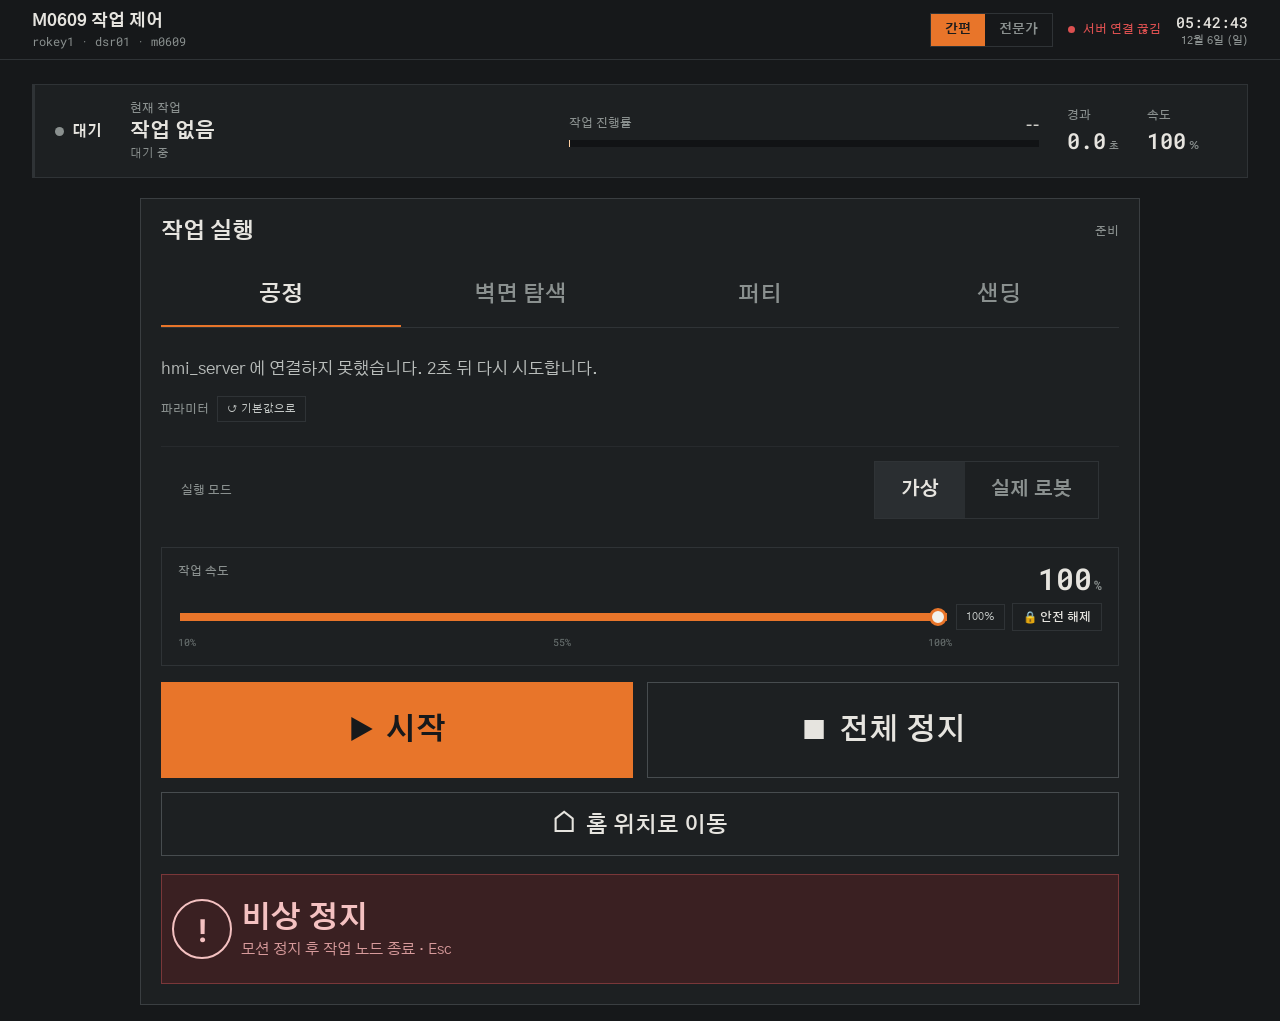
==== commit c68f9170: "rokey1: ws_dsr 작업분 병합 (HMI 공정 실행, 벽 스캐너, DB 마이그레이션)   - hmi: process_runner 추가, hmi_server에서 공정 실행 연" ====
--- a/협동-1_ROS2_자동화공정/rokey1_ws/hmi/web/index.html
+++ b/협동-1_ROS2_자동화공정/rokey1_ws/hmi/web/index.html
@@ -5,14 +5,6 @@
     <meta name="viewport" content="width=device-width, initial-scale=1.0" />
     <meta name="theme-color" content="#242629" />
     <title>M0609 · ROKEY1 통합 제어</title>
-    <script>
-      /* 저장된 테마가 없으면 화이트(light)가 기본. 다크를 기본으로 하려면 'light' → 'dark' */
-      (function () {
-        var t = 'light';
-        try { t = localStorage.getItem('theme') || t; } catch (e) {}
-        document.documentElement.setAttribute('data-theme', t);
-      })();
-    </script>
     <link rel="stylesheet" href="styles.css" />
     <link rel="stylesheet" href="hmi.css" />
   </head>
@@ -30,7 +22,7 @@
           <button class="page-tab" data-page="monitor" title="TCP 작업 공간 + 실시간 로그 (단축키 2)">실시간 작업 현황<span class="page-badge" id="monitorBadge" hidden></span></button>
         </nav>
         <div class="topbar-actions">
-          <button class="theme-toggle" id="themeToggle" type="button" title="화이트 / 다크 모드 전환">◐ <span id="themeLabel">다크</span></button>
+          <div class="ui-mode-toggle" title="간편 = 작업 실행만 · 전문가 = 전체 정보"><button data-uimode="simple">간편</button><button data-uimode="expert">전문가</button></div>
           <div class="bridge-chip" id="bridgeChip"><span class="pulse-dot"></span><span id="bridgeText">연결 중…</span></div>
           <div class="top-clock"><span id="topClock">--:--:--</span><small id="topDate"></small></div>
         </div>
@@ -81,7 +73,8 @@
           <section class="module control-module">
             <div class="module-head"><span>작업 실행</span><span class="hot-tag" id="armedTag">준비</span></div>
             <div class="task-tabs" id="groupTabs">
-              <button class="task-tab active" data-group="navigation">벽면 탐색</button>
+              <button class="task-tab active" data-group="process">공정</button>
+              <button class="task-tab" data-group="navigation">벽면 탐색</button>
               <button class="task-tab" data-group="putty">퍼티</button>
               <button class="task-tab" data-group="sanding">샌딩</button>
             </div>
@@ -215,25 +208,6 @@
     </div>
     <div class="toast" id="toast" hidden></div>
     <div class="alert-stack" id="alertStack" aria-live="assertive"><div id="alertList"></div><button class="alert-clear" id="alertClear" hidden>경고 팝업 모두 닫기</button></div>
-    <script>
-      (function () {
-        var root = document.documentElement;
-        var btn = document.getElementById('themeToggle');
-        var label = document.getElementById('themeLabel');
-        var meta = document.querySelector('meta[name="theme-color"]');
-        function apply(t) {
-          root.setAttribute('data-theme', t);
-          label.textContent = t === 'light' ? '다크' : '화이트';   /* 눌렀을 때 바뀔 모드 */
-          if (meta) meta.setAttribute('content', t === 'light' ? '#f3f5f7' : '#242629');
-        }
-        apply(root.getAttribute('data-theme') || 'light');
-        btn.addEventListener('click', function () {
-          var next = root.getAttribute('data-theme') === 'light' ? 'dark' : 'light';
-          apply(next);
-          try { localStorage.setItem('theme', next); } catch (e) {}
-        });
-      })();
-    </script>
     <script type="module" src="main.js"></script>
   </body>
 </html>
--- a/협동-1_ROS2_자동화공정/rokey1_ws/hmi/web/hmi.css
+++ b/협동-1_ROS2_자동화공정/rokey1_ws/hmi/web/hmi.css
@@ -9,7 +9,7 @@
 .mode-value.bad span{background:var(--red);box-shadow:0 0 8px var(--red)}
 
 /* --- 작업 선택 --- */
-.task-tabs{display:grid;grid-template-columns:repeat(3,1fr);margin:0 12px 8px;border:1px solid #555a5a}
+.task-tabs{display:grid;grid-template-columns:repeat(4,1fr);margin:0 12px 8px;border:1px solid #555a5a}
 .task-tab{height:28px;border:0;background:#2a2d2f;color:#8d9391;font-family:var(--mono);font-size:9px;letter-spacing:.08em;cursor:pointer}
 .task-tab+.task-tab{border-left:1px solid #555a5a}
 .task-tab.active{background:var(--orange);color:#1b1c1d;font-weight:700}
@@ -633,175 +633,46 @@
   }
 }
 
-/* =====================================================================
-   화이트 모드 (2026-11-16 추가)
-   - 기본 = 화이트, 다크는 <html data-theme="dark"> 일 때 (위의 기존 색상 그대로)
-   - 전환: 상단 오른쪽 ◐ 버튼 (선택은 localStorage 에 저장)
-   - 아래 규칙은 :root[data-theme="light"] 아래에서만 동작하므로 다크 모드엔 영향 없음
-   ===================================================================== */
-.theme-toggle{display:inline-flex;align-items:center;gap:6px;height:32px;padding:0 12px;border:1px solid var(--line);background:transparent;color:var(--muted);font-family:var(--sans);font-size:12px;font-weight:600;cursor:pointer;white-space:nowrap}
-.theme-toggle:hover{color:var(--text);border-color:var(--orange)}
-
-:root[data-theme="light"]{
-  color-scheme:light;
-  --bg:#f3f5f7;--panel:#ffffff;--panel-2:#f6f8fa;--panel-3:#e8ecf0;
-  --line:#d3dae1;--line-soft:#e5e9ed;
-  --text:#1f2933;--muted:#5b6772;--dim:#8a949e;
-  --orange:#d9600f;--orange-2:#c2530a;--red:#c62d2d;
-  --green:#2f7d5b;--amber:#a86a00;--blue:#5b6772;
-}
-:root[data-theme="dark"]{color-scheme:dark}
-
-/* 상태 점 / 보조 글자 */
-:root[data-theme="light"] .link-dot{background:#aab2ba}
-:root[data-theme="light"] .link-dot.green{background:var(--green)}
-:root[data-theme="light"] .link-dot.amber{background:var(--amber)}
-:root[data-theme="light"] .link-dot.red{background:var(--red)}
-:root[data-theme="light"] .device-row .link-icon,
-:root[data-theme="light"] .speed-scale,
-:root[data-theme="light"] .param-head-note,
-:root[data-theme="light"] .hint,
-:root[data-theme="light"] .pf-help,
-:root[data-theme="light"] .alert-head time,
-:root[data-theme="light"] .alert-foot,
-:root[data-theme="light"] .run-item time{color:var(--muted)}
-:root[data-theme="light"] .param-head-note.changed{color:var(--orange)}
-:root[data-theme="light"] .task-desc{color:#46525d}
-:root[data-theme="light"] .pf-label{color:#2d3742}
-:root[data-theme="light"] .param-field.changed .pf-label{color:var(--orange)}
-:root[data-theme="light"] .pf-help em{color:#66717c}
-:root[data-theme="light"] .pf-help em.scale-tag{color:var(--orange)}
-
-/* 입력 / 버튼 / 스위치 */
-:root[data-theme="light"] .param-field input[type=text],
-:root[data-theme="light"] .param-field input[type=number],
-:root[data-theme="light"] .param-field select,
-:root[data-theme="light"] .stdin-bar select,
-:root[data-theme="light"] .stdin-bar input{background:#fff;border-color:#bcc6cf;color:var(--text)}
-:root[data-theme="light"] .param-field.changed input,
-:root[data-theme="light"] .param-field.changed select{border-color:var(--orange)}
-:root[data-theme="light"] .control-module{border-color:#c5ccd3}
-:root[data-theme="light"] .task-item:hover{border-color:#aab4be}
-:root[data-theme="light"] .task-item.active{background:#fdf0e6}
-:root[data-theme="light"] .action-btn,
-:root[data-theme="light"] .action-btn.home{border-color:#b5bec7;color:var(--text)}
-:root[data-theme="light"] .action-btn:hover,
-:root[data-theme="light"] .action-btn.home:hover,
-:root[data-theme="light"] .icon-btn:hover,
-:root[data-theme="light"] .mini-btn:hover{border-color:#8d99a4}
-:root[data-theme="light"] .action-btn.start{color:#fff}
-:root[data-theme="light"] .page-tab.active{color:var(--text)}
-:root[data-theme="light"] .mini-btn{color:var(--text)}
-:root[data-theme="light"] .switch span{background:#c3cad1}
-:root[data-theme="light"] .switch span:before{background:#fff;box-shadow:0 1px 2px rgba(0,0,0,.25)}
-:root[data-theme="light"] .switch input:checked+span{background:#f4c9a6}
-:root[data-theme="light"] .switch input:checked+span:before{background:var(--orange)}
-:root[data-theme="light"] .speed-row input[type=range]{background:linear-gradient(90deg,var(--orange) var(--fill,100%),#d3dae1 var(--fill,100%))}
-:root[data-theme="light"] .speed-block.over input[type=range]{background:linear-gradient(90deg,var(--red) var(--fill,100%),#d3dae1 var(--fill,100%))}
-:root[data-theme="light"] .unlock-btn{color:var(--text)}
-:root[data-theme="light"] .unlock-btn.active{color:#fff}
-
-/* 위험 / 경고 계열 (연한 빨강 배경 + 진한 빨강 글자) */
-:root[data-theme="light"] .real-warning,
-:root[data-theme="light"] .mode-btn[data-mode="real"].active,
-:root[data-theme="light"] .speed-block.unlocked,
-:root[data-theme="light"] .monitor-strip.alert,
-:root[data-theme="light"] .safety-banner.alert{background:#fdecec;border-color:#e3a3a3;color:#a02020}
-:root[data-theme="light"] .speed-block.unlocked{color:inherit}
-:root[data-theme="light"] .speed-warning{color:#b42323}
-:root[data-theme="light"] .unlock-btn:hover{border-color:#e3a3a3;color:#a02020}
-:root[data-theme="light"] .estop-btn,
-:root[data-theme="light"] .ms-estop{background:#fdecec;border-color:#e0a0a0;color:#a02020}
-:root[data-theme="light"] .estop-btn:hover,
-:root[data-theme="light"] .ms-estop:hover{background:#fbdcdc}
-:root[data-theme="light"] .estop-btn small,
-:root[data-theme="light"] .safety-banner.alert small{color:#b24a4a}
-:root[data-theme="light"] .estop-btn.triggered,
-:root[data-theme="light"] .ms-estop.triggered{background:var(--red);border-color:var(--red);color:#fff}
-:root[data-theme="light"] .estop-btn.triggered small{color:#ffe2e2}
-
-/* 실행 기록 / 콘솔 */
-:root[data-theme="light"] .run-item{color:#3d4852;border-bottom-color:rgba(0,0,0,.07)}
-:root[data-theme="light"] .run-item button{color:var(--text)}
-:root[data-theme="light"] .log-row{color:var(--text)}
-:root[data-theme="light"] .log-row:hover{background:rgba(0,0,0,.03)}
-:root[data-theme="light"] .stdin-bar.waiting{background:#fff4dd}
-:root[data-theme="light"] .latency-bars i,
-:root[data-theme="light"] .latency-bars i:nth-last-child(-n+4){background:#cfd6dc}
-:root[data-theme="light"] .latency-bars i:last-child{background:#8d99a4}
-
-/* 경고 팝업 / 토스트 */
-:root[data-theme="light"] .alert-pop{background:#fff7e6;border-color:#e3c27a;border-left-color:var(--amber);box-shadow:0 6px 20px rgba(0,0,0,.15)!important}
-:root[data-theme="light"] .alert-pop.error{background:#fdecec;border-color:#e0a0a0;border-left-color:var(--red)}
-:root[data-theme="light"] .alert-pop.error .alert-head b{color:#b42323}
-:root[data-theme="light"] .alert-src,
-:root[data-theme="light"] .alert-close{color:#3d4852}
-:root[data-theme="light"] .alert-close:hover{color:#000}
-:root[data-theme="light"] .alert-raw{background:#fff;border-color:var(--line);color:var(--text)}
-:root[data-theme="light"] .alert-foot button,
-:root[data-theme="light"] .alert-clear{background:#fff;border-color:#bcc6cf;color:var(--text)}
-:root[data-theme="light"] .toast{background:#fdecec;border-color:#e0a0a0;color:#a02020;box-shadow:0 6px 20px rgba(0,0,0,.15)!important}
-:root[data-theme="light"] .toast.warn{background:#fff7e6;border-color:#e3c27a;color:#7a4f00}
-:root[data-theme="light"] .toast.info{background:var(--panel-2);border-color:var(--line);color:var(--text)}
-
-/* 작업 공간 뷰 (SVG) */
-:root[data-theme="light"] .simulation-card.focused{box-shadow:0 0 0 9999px rgba(0,0,0,.35)}
-:root[data-theme="light"] .viz-panel,
-:root[data-theme="light"] .viz-arm{background:#eef1f4}
-:root[data-theme="light"] .viz-panel .g,
-:root[data-theme="light"] .viz-arm .g{stroke:rgba(0,0,0,.07)}
-:root[data-theme="light"] .viz-panel .g.axis,
-:root[data-theme="light"] .viz-arm .g.axis{stroke:rgba(0,0,0,.22)}
-:root[data-theme="light"] .viz-panel .reach{stroke:rgba(217,96,15,.45)}
-:root[data-theme="light"] .viz-panel .trail,
-:root[data-theme="light"] .viz-arm .trail{stroke:#7d8791}
-:root[data-theme="light"] .viz-panel .arm{stroke:rgba(0,0,0,.22)}
-:root[data-theme="light"] .viz-panel .lbl,
-:root[data-theme="light"] .map-corner{fill:#6b7681;color:#6b7681}
-:root[data-theme="light"] .viz-panel .nodata,
-:root[data-theme="light"] .viz-arm .nodata,
-:root[data-theme="light"] .viz-arm .lbl,
-:root[data-theme="light"] .viz-arm .axis-arrow,
-:root[data-theme="light"] .viz-arm .axis-head{fill:#6b7681;stroke:#6b7681}
-:root[data-theme="light"] .viz-arm .lbl,
-:root[data-theme="light"] .viz-arm .axis-head,
-:root[data-theme="light"] .viz-panel .nodata,
-:root[data-theme="light"] .viz-arm .nodata{stroke:none}
-:root[data-theme="light"] .viz-arm .axis-l{fill:#3d4852;stroke:none}
-:root[data-theme="light"] .viz-arm .base-plate{fill:#dde2e7;stroke:#9aa5b0}
-:root[data-theme="light"] .viz-arm .arm-shadow{stroke:rgba(0,0,0,.1)}
-:root[data-theme="light"] .viz-arm .link{stroke:#5b6670}
-:root[data-theme="light"] .viz-arm .joint{fill:#fff;stroke:#2d3742}
-:root[data-theme="light"] .viz-arm .joint-l{fill:#3d4852}
-:root[data-theme="light"] .joint-bar{background:#d3dae1}
-:root[data-theme="light"] .joint-bar:before{background:#9aa5b0}
-:root[data-theme="light"] .joint-row b{color:var(--text)}
-
-/* ===== 화이트 모드 보강 (styles.css 에 직접 적힌 색 중 hmi.css 가 안 덮은 것) ===== */
-:root[data-theme="light"] .rail-header{border-bottom-color:var(--line)}
-:root[data-theme="light"] .eyebrow{color:var(--muted)}
-:root[data-theme="light"] .muted,
-:root[data-theme="light"] .safety-list span,
-:root[data-theme="light"] .log-source,
-:root[data-theme="light"] .log-row time{color:var(--muted)}
-:root[data-theme="light"] .operator-chip{border-left-color:var(--line)}
-:root[data-theme="light"] .progress-track{background:#d9dfe5}
-:root[data-theme="light"] .progress-track span{background:var(--orange)}
-:root[data-theme="light"] .progress-track i{background:var(--orange-2)}
-:root[data-theme="light"] .device-row:hover{background:rgba(0,0,0,.04)}
-:root[data-theme="light"] .comm-cell b,
-:root[data-theme="light"] .position-values b,
-:root[data-theme="light"] .command-card b,
-:root[data-theme="light"] .footer-stat b,
-:root[data-theme="light"] .console-footer b{color:var(--text)}
-:root[data-theme="light"] .comm-cell span:not(.link-dot),
-:root[data-theme="light"] .position-values small,
-:root[data-theme="light"] .sensor-reading span:not(.sensor-icon){color:var(--muted)}
-:root[data-theme="light"] .sensor-chart{background:repeating-linear-gradient(90deg,transparent 0,transparent 38px,rgba(0,0,0,.05) 39px),linear-gradient(180deg,transparent 49%,#c3cad1 50%,transparent 51%)}
-:root[data-theme="light"] .queue-track i{background:#d3dae1}
-:root[data-theme="light"] .mission-id .sep,
-:root[data-theme="light"] .app-footer b{color:var(--dim)}
-:root[data-theme="light"] .console-divider{background:var(--line)}
-
-/* 알림이 없을 때 빈 동그라미가 보이던 문제 (hidden 속성이 display:grid 에 눌렸음) */
-.page-badge[hidden]{display:none}
+/* ===== 간편 / 전문가 모드 ===== */
+.ui-mode-toggle{display:flex;border:1px solid var(--line)}
+.ui-mode-toggle button{height:32px;padding:0 14px;border:0;background:none;color:var(--muted);font-size:13px;font-weight:700;cursor:pointer}
+.ui-mode-toggle button.active{background:var(--orange);color:#1b1c1d}
+/* 간편 모드: '작업 실행' 모듈만 표시, 실시간 작업 현황 탭 숨김 */
+body.simple .page-tabs,
+body.simple #pageControl>.module:not(.control-module){display:none}
+body.simple #pageControl{grid-template-columns:minmax(0,760px);grid-template-areas:"ctrl";grid-template-rows:auto;justify-content:center}
+
+/* ===== 간편 모드 = 키오스크 (큰 글씨 · 큰 터치 버튼) ===== */
+body.simple{user-select:none;-webkit-user-select:none;touch-action:manipulation}
+body.simple .app-footer,
+body.simple #pageControl .param-head-note,
+body.simple #pageControl .hint,
+body.simple #pageControl .pf-help,
+body.simple #pageControl .task-item small,
+body.simple #pageControl .control-row{display:none}
+body.simple #pageControl{grid-template-columns:minmax(0,1000px)}
+body.simple #pageControl .module-head{font-size:22px;padding:18px 20px}
+body.simple #pageControl .task-tabs{margin:0 20px 14px}
+body.simple #pageControl .task-tab{height:64px;font-size:22px}
+body.simple #pageControl .task-list{grid-template-columns:repeat(2,1fr);gap:12px;margin:0 20px}
+body.simple #pageControl .task-item{height:76px;padding:0 20px;justify-content:center}
+body.simple #pageControl .task-item b{font-size:22px}
+body.simple #pageControl .task-desc{font-size:17px;margin:14px 20px}
+body.simple #pageControl .param-head{margin:0 20px 8px;font-size:16px}
+body.simple #pageControl .param-grid{grid-template-columns:repeat(2,minmax(0,1fr));gap:14px;margin:0 20px 16px;max-height:none}
+body.simple #pageControl .pf-label{font-size:17px}
+body.simple #pageControl .param-field input,
+body.simple #pageControl .param-field select{height:54px;font-size:20px}
+body.simple #pageControl .mode-toggle{margin:0 20px 14px}
+body.simple #pageControl .mode-btn{height:56px;font-size:19px;padding:0 26px}
+body.simple #pageControl .real-warning{font-size:17px;margin:0 20px 14px}
+body.simple #pageControl .speed-block{margin:0 20px 16px;padding:16px}
+body.simple #pageControl .speed-value{font-size:30px}
+body.simple #pageControl .action-row{padding:0 20px 14px;gap:14px}
+body.simple #pageControl .action-btn{height:96px;font-size:30px}
+body.simple #pageControl .action-btn span{font-size:26px}
+body.simple #pageControl .action-btn.home{height:64px;font-size:22px}
+body.simple #pageControl .estop-btn{height:110px;margin:4px 20px 20px;width:calc(100% - 40px)}
+body.simple #pageControl .estop-btn b{font-size:30px}
+body.simple #pageControl .estop-btn small{font-size:15px}
+body.simple #pageControl .estop-ring{width:60px;height:60px;font-size:32px}
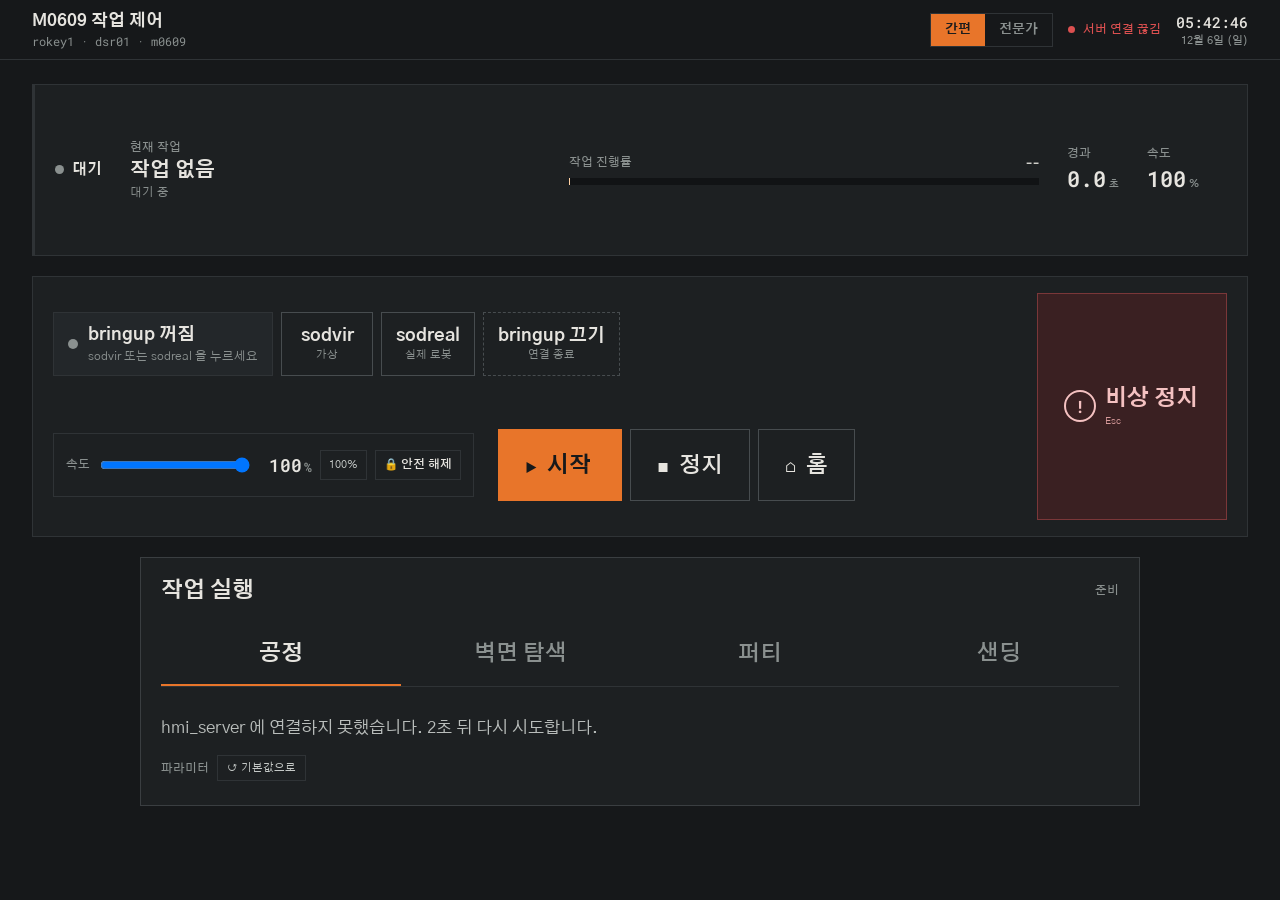
==== commit 06fd17e3: "진짜 최종본" ====
--- a/협동-1_ROS2_자동화공정/rokey1_ws/hmi/web/index.html
+++ b/협동-1_ROS2_자동화공정/rokey1_ws/hmi/web/index.html
@@ -36,10 +36,33 @@
           <div class="ms-metric"><span class="label">경과</span><b><em id="monElapsed">0.0</em><small>초</small></b></div>
           <div class="ms-metric"><span class="label">속도</span><b><em id="monSpeed">100</em><small>%</small></b></div>
           <div class="ms-metric"><span class="label">|F|</span><b><em id="monForce">--</em><small>N</small></b></div>
-          <div class="ms-actions">
-            <button class="action-btn stop" id="monStopBtn" title="실행 중인 모든 작업에 정지(SIGINT) 요청"><span>■</span> 전체 정지</button>
-            <button class="ms-estop" id="monEstopBtn" title="모션 즉시 정지 + 작업 노드 강제 종료 (Esc)"><span class="estop-ring">!</span><b id="monEstopLabel">비상 정지</b></button>
-          </div>
+        </div>
+
+        <!-- 조작 바: 두 페이지 공통 (bringup · 속도 · 시작/정지/홈 · 비상 정지) -->
+        <div class="command-bar" id="commandBar">
+          <div class="cb-main">
+          <div class="cb-group cb-bringup">
+            <div class="cb-mode" id="modeChip" title="sodvir / sodreal 로 정해진 실행 모드"><i></i><div><b id="modeChipText">bringup 꺼짐</b><small id="modeChipSub">sodvir 또는 sodreal 을 누르세요</small></div></div>
+            <button class="cb-btn" id="sodvirBtn" title="가상 bringup (sodvir). 액션 서버는 공정 시작 때 자동"><b>sodvir</b><small>가상</small></button>
+            <button class="cb-btn real" id="sodrealBtn" title="실제 로봇 bringup (sodreal). 액션 서버는 공정 시작 때 자동"><b>sodreal</b><small>실제 로봇</small></button>
+            <button class="cb-btn ghost" id="bringupStopBtn" title="HMI 에서 띄운 bringup 종료 (로봇 연결 끊김)"><b>bringup 끄기</b><small>연결 종료</small></button>
+          </div>
+          <div class="cb-group cb-speed speed-block" id="speedBlock" title="기본 100% · 100% 초과는 [안전 해제] 후 최대 200%">
+            <span class="label">속도</span>
+            <input type="range" id="speedRange" min="10" max="100" step="5" value="100" />
+            <b class="speed-value"><span id="speedValue">100</span><small>%</small></b>
+            <button class="mini-btn" id="speedDefaultBtn" title="속도를 기본값 100% 로">100%</button>
+            <button class="unlock-btn" id="speedUnlockBtn" title="100% 를 넘는 속도(최대 200%) 사용을 허용합니다">🔒</button>
+            <span class="speed-scale" hidden><span id="speedMid">55%</span><span id="speedMax">100%</span></span>
+            <span class="speed-warning" id="speedWarning" hidden>안전 해제 · 100% 초과</span>
+          </div>
+          <div class="cb-group cb-run">
+            <button class="action-btn start" id="startBtn" title="고른 작업을 시작 (공정은 필요한 액션 서버가 없으면 먼저 켬)"><span>▶</span> 시작 <small id="startTaskName"></small></button>
+            <button class="action-btn stop" id="stopBtn" title="실행 중인 작업과 액션 서버 정지 (bringup 은 유지)"><span>■</span> 정지</button>
+            <button class="action-btn home" id="homeBtn" title="관절 홈 자세(0,0,90,0,90,0)로 이동 · 현재 속도 % 적용"><span>⌂</span> 홈</button>
+          </div>
+          </div>
+          <button class="estop-btn cb-estop" id="estopBtn" title="모션 즉시 정지 + 작업 노드 강제 종료 (bringup 유지). 해제 전까지 새 작업 금지 · Esc"><span class="estop-ring">!</span><span><b id="estopLabel">비상 정지</b><small>Esc</small></span></button>
         </div>
 
         <aside class="control-rail page" id="pageControl">
@@ -82,31 +105,6 @@
             <p class="task-desc" id="taskDesc"></p>
             <div class="param-head"><span class="label">파라미터</span><span class="param-head-note" id="paramChanged"></span><button class="mini-btn" id="resetParamsBtn" title="이 작업의 모든 입력값을 기본값으로 되돌립니다">↺ 기본값으로</button></div>
             <div class="param-grid" id="paramGrid"></div>
-            <div class="mode-toggle">
-              <div><span class="label">실행 모드</span><small class="hint">가상 = 에뮬레이터/미리보기 · 실제 로봇 = 실제로 움직임</small></div>
-              <div class="toggle-buttons"><button data-mode="virtual" class="mode-btn active" title="DSR 에뮬레이터(가상) 또는 dry-run 으로 실행">가상</button><button data-mode="real" class="mode-btn" title="실제 M0609 를 움직입니다">실제 로봇</button></div>
-            </div>
-            <div class="real-warning" id="realWarning" hidden>실제 로봇 모드 · 로봇이 실제로 움직입니다. 주변을 확인하세요.</div>
-
-            <!-- 속도 -->
-            <div class="speed-block" id="speedBlock">
-              <div class="speed-head">
-                <div><span class="label">작업 속도</span><small class="hint">기본 100% · 100% 초과는 [안전 해제] 후 최대 200%</small></div>
-                <b class="speed-value"><span id="speedValue">100</span><small>%</small></b>
-              </div>
-              <div class="speed-row">
-                <input type="range" id="speedRange" min="10" max="100" step="5" value="100" />
-                <button class="mini-btn" id="speedDefaultBtn" title="속도를 기본값 100% 로">100%</button>
-                <button class="unlock-btn" id="speedUnlockBtn" title="100% 를 넘는 속도(최대 200%) 사용을 허용합니다">🔒 안전 해제</button>
-              </div>
-              <div class="speed-scale"><span>10%</span><span id="speedMid">55%</span><span id="speedMax">100%</span></div>
-              <div class="speed-warning" id="speedWarning" hidden>안전 해제 상태 · 100% 초과 속도는 새로 시작하는 작업의 속도 값에 배율로 적용됩니다. 비상 정지 시 자동 잠금.</div>
-            </div>
-
-            <div class="action-row"><button class="action-btn start" id="startBtn" title="선택한 작업을 위 설정으로 시작"><span>▶</span> 시작</button><button class="action-btn stop" id="stopBtn" title="실행 중인 모든 작업에 정지(SIGINT) 요청"><span>■</span> 전체 정지</button></div>
-            <div class="action-row home-row"><button class="action-btn home" id="homeBtn" title="관절 홈 자세(0,0,90,0,90,0)로 이동 (homeset)"><span>⌂</span> 홈 위치로 이동</button></div>
-            <p class="hint action-hint">전체 정지는 작업 노드를 정상 종료합니다. 홈 이동은 관절 (0, 0, 90, 0, 90, 0) 으로 돌아가며 현재 속도 % 가 적용됩니다.</p>
-            <button class="estop-btn" id="estopBtn" title="모션 즉시 정지 + 작업 노드 강제 종료. 해제 전까지 새 작업 금지"><span class="estop-ring">!</span><span><b id="estopLabel">비상 정지</b><small>모션 정지 후 작업 노드 종료 · Esc</small></span></button>
             <div class="control-row"><div class="command-readout"><span class="label">마지막 명령</span><b id="lastCommand">—</b><small id="lastCommandSub">작업을 고르고 시작을 누르세요</small></div></div>
           </section>
 
@@ -166,15 +164,18 @@
           <div class="simulation-card" id="simulationCard">
             <div class="sim-topline">
               <div class="sim-title"><span>TCP 작업 공간</span><small>joint_states · get_current_posx · BASE 기준</small></div>
+              <div class="view-toggle" role="group" aria-label="TCP 보기 전환"><button class="view-btn" data-view="path" title="위에서 본 TCP 이동 경로 (BASE XY)">경로 보기</button><button class="view-btn active" data-view="coords" title="로봇 자세 그림 + 6좌표">좌표 보기</button></div>
               <div class="mission-id"><span>실행</span><b id="runIdValue">—</b><span class="sep">|</span><span>단계</span><b id="stageValue">—</b></div>
             </div>
             <div class="sim-content">
-              <div class="viz-arm"><div class="map-corner tl">로봇 자세 · 오른쪽 앞 위에서 본 모습</div><div class="map-corner br">X·Y·Z mm · 각도 deg</div><svg id="armView" preserveAspectRatio="xMidYMid meet"></svg></div>
+              <div class="viz-arm viz-path" id="pathBox" hidden><div class="map-corner tl">TCP 경로 · 위에서 본 모습 (BASE XY)</div><div class="map-corner br">X·Y mm · 위 = +X</div><svg id="pathView" preserveAspectRatio="xMidYMid meet"></svg></div>
+              <div class="viz-arm" id="armBox"><div class="map-corner tl">로봇 자세 · 오른쪽 앞 위에서 본 모습</div><div class="map-corner br">X·Y·Z mm · 각도 deg</div><svg id="armView" preserveAspectRatio="xMidYMid meet"></svg></div>
               <div class="sim-side">
                 <div class="telemetry-block"><span class="label">위치 (mm)</span><div class="position-values three"><div><b id="posX">--</b><small>X</small></div><div><b id="posY">--</b><small>Y</small></div><div><b id="posZ">--</b><small>Z</small></div></div></div>
                 <div class="telemetry-block"><span class="label">자세 (deg)</span><div class="position-values three"><div><b id="rotA">--</b><small>A</small></div><div><b id="rotB">--</b><small>B</small></div><div><b id="rotC">--</b><small>C</small></div></div></div>
                 <div class="telemetry-block"><span class="label">관절 각도 (deg)</span><div class="joint-list" id="jointList"></div></div>
-                <div class="telemetry-foot"><span>실행 모드</span><b id="modeFoot">가상</b></div>
+                <div class="telemetry-block posx-block"><span class="label">posx</span><code id="posxText">--</code><button class="mini-btn" id="copyPosxBtn" title="x, y, z, a, b, c 를 복사 (샌딩 시작/종료 posx 칸에 붙여 넣기)">posx 복사</button></div>
+                <div class="telemetry-foot"><span>실행 모드</span><b id="modeFoot">—</b></div>
               </div>
             </div>
             <div class="sim-footer">
@@ -187,8 +188,8 @@
 
           <div class="event-console">
             <div class="console-head">
-              <div><h3>실시간 로그 <span id="logCount">00</span></h3></div>
-              <div class="console-tools"><button class="console-filter active" data-filter="ALL">전체</button><button class="console-filter" data-filter="INFO">정보</button><button class="console-filter" data-filter="WARN">경고</button><button class="console-filter" data-filter="ERROR">오류</button><span class="console-divider"></span><label class="auto-scroll"><input type="checkbox" id="autoScroll" checked /> 자동 스크롤</label><label class="auto-scroll" title="경고·오류 로그가 오면 화면에 팝업으로 띄움"><input type="checkbox" id="alertPopup" checked /> 경고 팝업</label></div>
+              <div class="log-channels"><button class="log-channel active" data-channel="main" title="공정·작업·HMI 로그">작업 로그 <span id="logCount">00</span></button><button class="log-channel" data-channel="bringup" title="로봇 bringup(sodvir/sodreal) 출력만">로봇 bringup <span id="bringupCount">00</span><i id="bringupErrDot" hidden></i></button></div>
+              <div class="console-tools"><button class="console-filter active" data-filter="ALL">전체</button><button class="console-filter" data-filter="INFO">정보</button><button class="console-filter" data-filter="WARN">경고</button><button class="console-filter" data-filter="ERROR">오류</button><span class="console-divider"></span><button class="console-filter" id="copyLogsBtn" title="지금 보고 있는 로그 탭 전체를 복사">⧉ 전체 복사</button><button class="console-filter" id="logFullBtn" title="로그를 화면 전체로 크게 보기 (다시 누르면 닫힘)">⛶ 전체 보기</button><span class="console-divider"></span><label class="auto-scroll"><input type="checkbox" id="autoScroll" checked /> 자동 스크롤</label><label class="auto-scroll" title="경고·오류 로그가 오면 화면에 팝업으로 띄움"><input type="checkbox" id="alertPopup" checked /> 경고 팝업</label></div>
             </div>
             <div class="console-table-head"><span>시간</span><span>종류</span><span>출처</span><span>내용</span><span>상태</span></div>
             <div class="console-log" id="consoleLog"></div>
@@ -208,6 +209,12 @@
     </div>
     <div class="toast" id="toast" hidden></div>
     <div class="alert-stack" id="alertStack" aria-live="assertive"><div id="alertList"></div><button class="alert-clear" id="alertClear" hidden>경고 팝업 모두 닫기</button></div>
+    <dialog class="ask-dlg" id="askDlg">
+      <form method="dialog">
+        <p id="askMsg"></p>
+        <div class="ask-btns"><button value="no">아니요</button><button value="yes" class="yes">예</button></div>
+      </form>
+    </dialog>
     <script type="module" src="main.js"></script>
   </body>
 </html>
--- a/협동-1_ROS2_자동화공정/rokey1_ws/hmi/web/hmi.css
+++ b/협동-1_ROS2_자동화공정/rokey1_ws/hmi/web/hmi.css
@@ -582,7 +582,7 @@
 /* ===== 로봇 자세 뷰 (관절 원 + 링크 선 + 그리퍼 TCP, 고정 등각 시점) ===== */
 .sim-content{grid-template-columns:minmax(0,1fr) 230px}
 .viz-arm{position:relative;background:#191c1e;display:flex;min-width:0}
-.viz-arm svg{width:100%;height:100%;min-height:540px;display:block}
+.viz-arm svg{width:100%;height:100%;min-height:380px;display:block}
 .viz-arm .map-corner.br{right:16px;bottom:12px;top:auto;left:auto}
 .viz-arm .g{stroke:rgba(255,255,255,.055);stroke-width:2}
 .viz-arm .g.axis{stroke:rgba(255,255,255,.14);stroke-width:2.5}
@@ -676,3 +676,74 @@
 body.simple #pageControl .estop-btn b{font-size:30px}
 body.simple #pageControl .estop-btn small{font-size:15px}
 body.simple #pageControl .estop-ring{width:60px;height:60px;font-size:32px}
+
+/* ===== 조작 바 (두 페이지 공통: bringup · 속도 · 시작/정지/홈 · 비상 정지) ===== */
+.command-bar{display:flex;align-items:stretch;gap:20px;padding:12px 16px;background:var(--panel);border:1px solid var(--line)}
+.cb-main{flex:1;display:flex;flex-wrap:wrap;align-items:center;gap:12px 20px;min-width:0}
+.cb-group{display:flex;align-items:center;gap:8px}
+.cb-bringup{flex:none}
+.command-bar .speed-scale{display:none}
+.cb-mode{display:flex;align-items:center;gap:10px;min-width:210px;height:48px;padding:0 14px;border:1px solid var(--line);background:var(--panel-2)}
+.cb-mode i{width:10px;height:10px;border-radius:50%;background:var(--muted);flex:none}
+.cb-mode b{display:block;font-size:15px;font-weight:700}
+.cb-mode small{display:block;font-size:12px;color:var(--muted);margin-top:2px}
+.cb-mode[data-state="ok"] i{background:var(--green)}
+.cb-mode[data-state="wait"] i{background:var(--amber)}
+.cb-mode.real{border-color:#7a3739;background:#2a1d1f}
+.cb-mode.real b{color:#f2b3b3}
+.cb-btn{height:48px;min-width:92px;padding:0 14px;border:1px solid #474c4f;background:transparent;color:var(--text);cursor:pointer;text-align:center}
+.cb-btn b{display:block;font-size:14px;font-weight:700}
+.cb-btn small{display:block;font-size:11px;color:var(--muted)}
+.cb-btn:hover{border-color:#6a7073}
+.cb-btn.active{border-color:var(--green);background:#1c2a25}
+.cb-btn.real.active{border-color:var(--red);background:#3a2022}
+.cb-btn.ghost{border-style:dashed}
+.cb-btn:disabled{opacity:.35;cursor:default}
+.command-bar .speed-block{flex:none;display:flex;align-items:center;margin:0;padding:0 12px;height:48px;border:1px solid var(--line);gap:8px}
+.command-bar .speed-block input[type=range]{width:150px}
+.command-bar .speed-value{font-size:18px;min-width:52px;text-align:right}
+.command-bar .speed-warning{font-size:12px;color:#f2b3b3;white-space:nowrap}
+.command-bar .unlock-btn,.command-bar .mini-btn{height:30px;padding:0 8px}
+.command-bar .action-btn{height:48px;flex:none;padding:0 18px;font-size:15px}
+.command-bar .action-btn small{font-size:12px;font-weight:600;margin-left:4px;opacity:.75}
+.command-bar .cb-estop{margin:0;width:auto;height:auto;min-height:52px;min-width:150px;padding:0 22px;flex:none}
+/* 간편 모드: 터치하기 쉽게 키움 */
+body.simple .command-bar{padding:16px 20px}body.simple .cb-main{gap:14px 24px}
+body.simple .cb-mode,body.simple .cb-btn,body.simple .command-bar .speed-block{height:64px}
+body.simple .cb-btn b,body.simple .cb-mode b{font-size:18px}
+body.simple .command-bar .action-btn{height:72px;font-size:22px;padding:0 26px}
+body.simple .command-bar .cb-estop{min-width:190px;padding:0 26px}
+body.simple .command-bar .estop-btn b{font-size:22px}
+
+/* ===== 로그 탭 (작업 로그 / 로봇 bringup) ===== */
+.log-channels{display:flex;gap:4px}
+.log-channel{position:relative;height:34px;padding:0 14px;border:1px solid var(--line);background:transparent;color:var(--muted);font-size:14px;font-weight:700;cursor:pointer}
+.log-channel span{font-family:var(--mono);font-size:12px;font-weight:500;margin-left:4px}
+.log-channel.active{background:var(--panel-3);border-color:var(--orange);color:var(--text)}
+.log-channel i{position:absolute;top:5px;right:5px;width:7px;height:7px;border-radius:50%;background:var(--red)}
+.log-channel i[hidden]{display:none}
+.command-bar .action-btn:disabled small{opacity:1}
+
+/* ===== TCP 카드: 경로 보기 / 좌표 보기 전환 ===== */
+.viz-arm[hidden]{display:none}
+.view-toggle{display:flex;gap:4px;padding:3px;border:1px solid var(--line);margin-left:auto;margin-right:16px}
+.view-btn{height:32px;padding:0 14px;border:0;border-bottom:2px solid transparent;background:none;color:var(--muted);font-size:13px;font-weight:700;cursor:pointer}
+.view-btn:hover{color:var(--text)}
+.view-btn.active{background:var(--panel-3);color:var(--text);border-bottom-color:var(--orange)}
+.posx-block{display:flex;flex-direction:column;gap:6px;padding:10px 0}
+.posx-block code{font-family:var(--mono);font-size:12px;color:var(--text);word-break:break-all;line-height:1.5}
+.posx-block .mini-btn{align-self:flex-start;height:28px;padding:0 10px}
+
+/* 로그 전체 보기: 로그 카드만 화면 가득 (Esc 는 비상 정지라 닫기는 같은 버튼) */
+.event-console.log-full{position:fixed;inset:12px;height:auto!important;min-height:0!important;z-index:900;display:flex;flex-direction:column;background:var(--panel,#1d2022);border:1px solid var(--line,#383d40);border-radius:10px;box-shadow:0 12px 40px rgba(0,0,0,.5)}
+.event-console.log-full .console-log{flex:1;max-height:none;min-height:0}
+#logFullBtn{border-color:var(--accent,#ff7a1a)}
+
+/* --- 예/아니요 확인 팝업 (화면 정중앙, <dialog> 기본 위치) --- */
+.ask-dlg{border:1px solid var(--orange);background:var(--panel);color:var(--text);padding:20px 22px;min-width:340px;max-width:min(480px,90vw);box-shadow:0 12px 40px rgba(0,0,0,.5)}
+.ask-dlg::backdrop{background:rgba(0,0,0,.55)}
+.ask-dlg p{margin:0 0 18px;font-size:14px;line-height:1.55;white-space:pre-line}
+.ask-btns{display:flex;gap:10px;justify-content:flex-end}
+.ask-btns button{min-width:90px;height:34px;border:1px solid var(--line);background:var(--panel-2);color:var(--text);font-size:13px;font-weight:700;cursor:pointer}
+.ask-btns button.yes{border-color:#875622;background:#3e311e;color:#ffb66d}
+.ask-btns button:hover{border-color:var(--orange)}
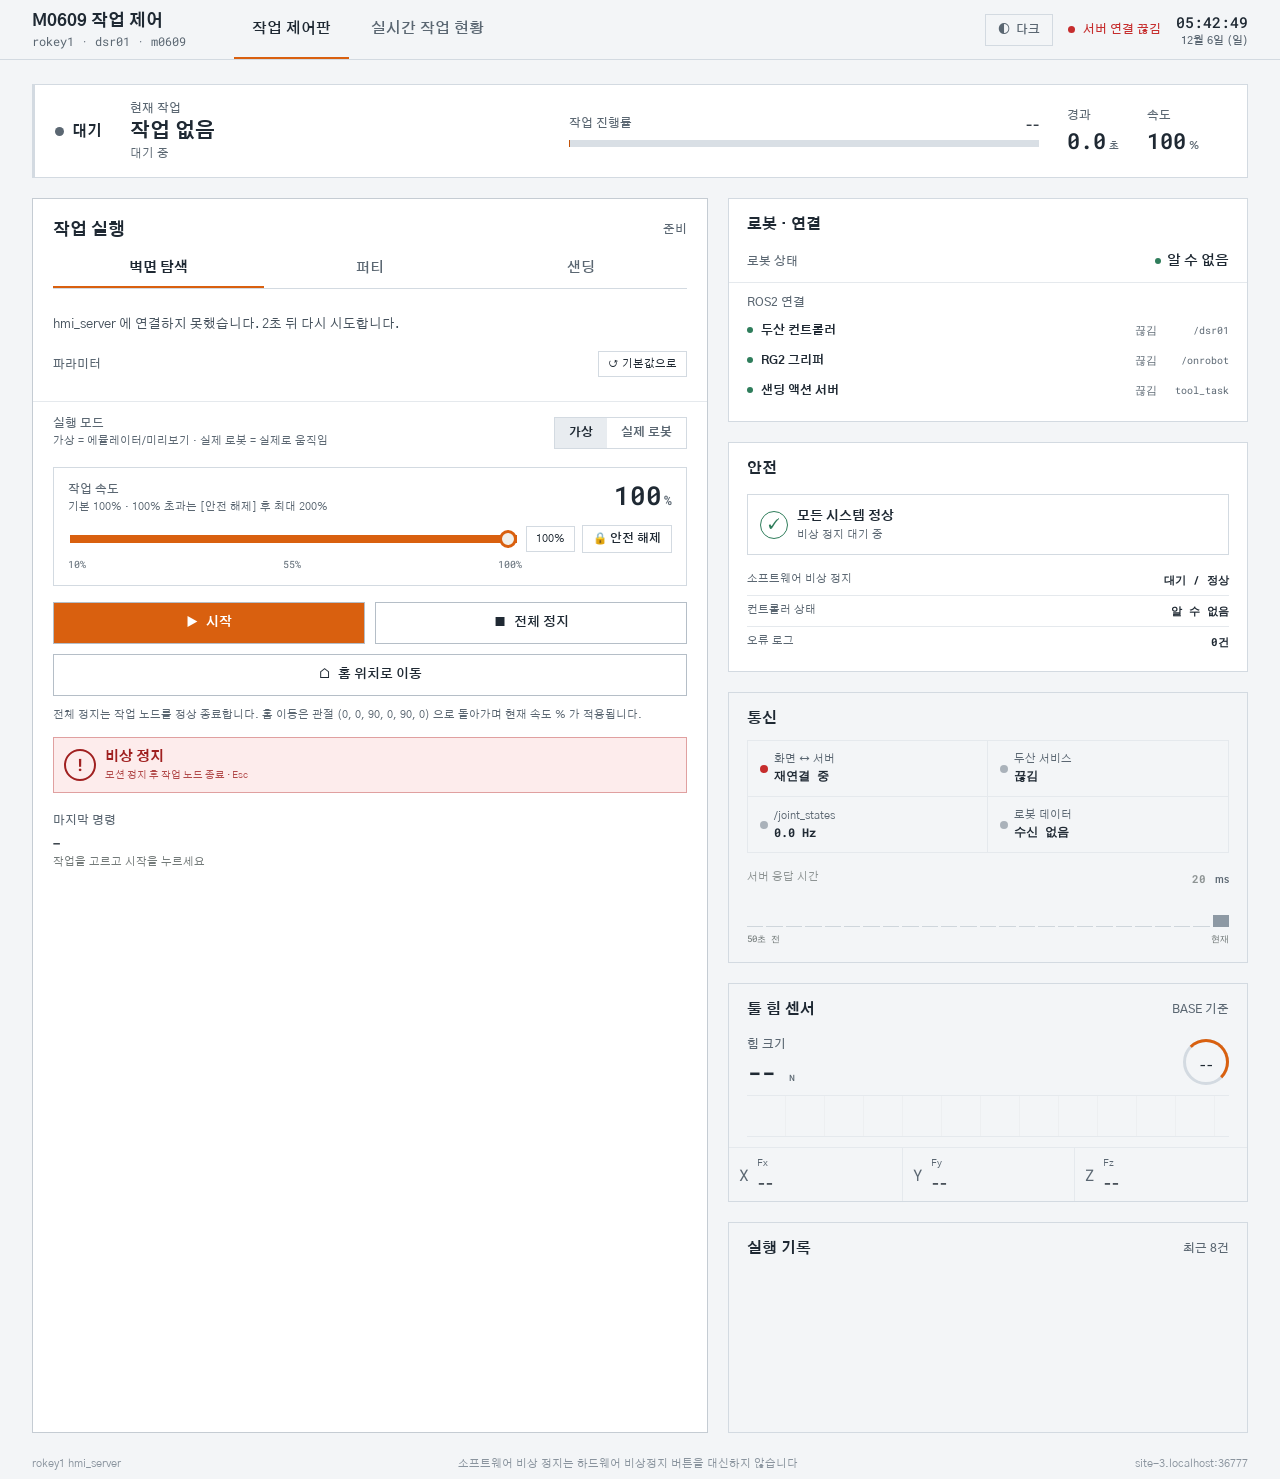
==== commit 4c97915a: "Merge pull request #41 from HOTEASIK/hoteasik_last_final Hoteasik last final" ====
--- a/협동-1_ROS2_자동화공정/rokey1_ws/hmi/web/index.html
+++ b/협동-1_ROS2_자동화공정/rokey1_ws/hmi/web/index.html
@@ -5,6 +5,14 @@
     <meta name="viewport" content="width=device-width, initial-scale=1.0" />
     <meta name="theme-color" content="#242629" />
     <title>M0609 · ROKEY1 통합 제어</title>
+    <script>
+      /* 저장된 테마가 없으면 화이트(light)가 기본. 다크를 기본으로 하려면 'light' → 'dark' */
+      (function () {
+        var t = 'light';
+        try { t = localStorage.getItem('theme') || t; } catch (e) {}
+        document.documentElement.setAttribute('data-theme', t);
+      })();
+    </script>
     <link rel="stylesheet" href="styles.css" />
     <link rel="stylesheet" href="hmi.css" />
   </head>
@@ -22,7 +30,7 @@
           <button class="page-tab" data-page="monitor" title="TCP 작업 공간 + 실시간 로그 (단축키 2)">실시간 작업 현황<span class="page-badge" id="monitorBadge" hidden></span></button>
         </nav>
         <div class="topbar-actions">
-          <div class="ui-mode-toggle" title="간편 = 작업 실행만 · 전문가 = 전체 정보"><button data-uimode="simple">간편</button><button data-uimode="expert">전문가</button></div>
+          <button class="theme-toggle" id="themeToggle" type="button" title="화이트 / 다크 모드 전환">◐ <span id="themeLabel">다크</span></button>
           <div class="bridge-chip" id="bridgeChip"><span class="pulse-dot"></span><span id="bridgeText">연결 중…</span></div>
           <div class="top-clock"><span id="topClock">--:--:--</span><small id="topDate"></small></div>
         </div>
@@ -36,33 +44,10 @@
           <div class="ms-metric"><span class="label">경과</span><b><em id="monElapsed">0.0</em><small>초</small></b></div>
           <div class="ms-metric"><span class="label">속도</span><b><em id="monSpeed">100</em><small>%</small></b></div>
           <div class="ms-metric"><span class="label">|F|</span><b><em id="monForce">--</em><small>N</small></b></div>
-        </div>
-
-        <!-- 조작 바: 두 페이지 공통 (bringup · 속도 · 시작/정지/홈 · 비상 정지) -->
-        <div class="command-bar" id="commandBar">
-          <div class="cb-main">
-          <div class="cb-group cb-bringup">
-            <div class="cb-mode" id="modeChip" title="sodvir / sodreal 로 정해진 실행 모드"><i></i><div><b id="modeChipText">bringup 꺼짐</b><small id="modeChipSub">sodvir 또는 sodreal 을 누르세요</small></div></div>
-            <button class="cb-btn" id="sodvirBtn" title="가상 bringup (sodvir). 액션 서버는 공정 시작 때 자동"><b>sodvir</b><small>가상</small></button>
-            <button class="cb-btn real" id="sodrealBtn" title="실제 로봇 bringup (sodreal). 액션 서버는 공정 시작 때 자동"><b>sodreal</b><small>실제 로봇</small></button>
-            <button class="cb-btn ghost" id="bringupStopBtn" title="HMI 에서 띄운 bringup 종료 (로봇 연결 끊김)"><b>bringup 끄기</b><small>연결 종료</small></button>
-          </div>
-          <div class="cb-group cb-speed speed-block" id="speedBlock" title="기본 100% · 100% 초과는 [안전 해제] 후 최대 200%">
-            <span class="label">속도</span>
-            <input type="range" id="speedRange" min="10" max="100" step="5" value="100" />
-            <b class="speed-value"><span id="speedValue">100</span><small>%</small></b>
-            <button class="mini-btn" id="speedDefaultBtn" title="속도를 기본값 100% 로">100%</button>
-            <button class="unlock-btn" id="speedUnlockBtn" title="100% 를 넘는 속도(최대 200%) 사용을 허용합니다">🔒</button>
-            <span class="speed-scale" hidden><span id="speedMid">55%</span><span id="speedMax">100%</span></span>
-            <span class="speed-warning" id="speedWarning" hidden>안전 해제 · 100% 초과</span>
-          </div>
-          <div class="cb-group cb-run">
-            <button class="action-btn start" id="startBtn" title="고른 작업을 시작 (공정은 필요한 액션 서버가 없으면 먼저 켬)"><span>▶</span> 시작 <small id="startTaskName"></small></button>
-            <button class="action-btn stop" id="stopBtn" title="실행 중인 작업과 액션 서버 정지 (bringup 은 유지)"><span>■</span> 정지</button>
-            <button class="action-btn home" id="homeBtn" title="관절 홈 자세(0,0,90,0,90,0)로 이동 · 현재 속도 % 적용"><span>⌂</span> 홈</button>
-          </div>
-          </div>
-          <button class="estop-btn cb-estop" id="estopBtn" title="모션 즉시 정지 + 작업 노드 강제 종료 (bringup 유지). 해제 전까지 새 작업 금지 · Esc"><span class="estop-ring">!</span><span><b id="estopLabel">비상 정지</b><small>Esc</small></span></button>
+          <div class="ms-actions">
+            <button class="action-btn stop" id="monStopBtn" title="실행 중인 모든 작업에 정지(SIGINT) 요청"><span>■</span> 전체 정지</button>
+            <button class="ms-estop" id="monEstopBtn" title="모션 즉시 정지 + 작업 노드 강제 종료 (Esc)"><span class="estop-ring">!</span><b id="monEstopLabel">비상 정지</b></button>
+          </div>
         </div>
 
         <aside class="control-rail page" id="pageControl">
@@ -96,8 +81,7 @@
           <section class="module control-module">
             <div class="module-head"><span>작업 실행</span><span class="hot-tag" id="armedTag">준비</span></div>
             <div class="task-tabs" id="groupTabs">
-              <button class="task-tab active" data-group="process">공정</button>
-              <button class="task-tab" data-group="navigation">벽면 탐색</button>
+              <button class="task-tab active" data-group="navigation">벽면 탐색</button>
               <button class="task-tab" data-group="putty">퍼티</button>
               <button class="task-tab" data-group="sanding">샌딩</button>
             </div>
@@ -105,6 +89,31 @@
             <p class="task-desc" id="taskDesc"></p>
             <div class="param-head"><span class="label">파라미터</span><span class="param-head-note" id="paramChanged"></span><button class="mini-btn" id="resetParamsBtn" title="이 작업의 모든 입력값을 기본값으로 되돌립니다">↺ 기본값으로</button></div>
             <div class="param-grid" id="paramGrid"></div>
+            <div class="mode-toggle">
+              <div><span class="label">실행 모드</span><small class="hint">가상 = 에뮬레이터/미리보기 · 실제 로봇 = 실제로 움직임</small></div>
+              <div class="toggle-buttons"><button data-mode="virtual" class="mode-btn active" title="DSR 에뮬레이터(가상) 또는 dry-run 으로 실행">가상</button><button data-mode="real" class="mode-btn" title="실제 M0609 를 움직입니다">실제 로봇</button></div>
+            </div>
+            <div class="real-warning" id="realWarning" hidden>실제 로봇 모드 · 로봇이 실제로 움직입니다. 주변을 확인하세요.</div>
+
+            <!-- 속도 -->
+            <div class="speed-block" id="speedBlock">
+              <div class="speed-head">
+                <div><span class="label">작업 속도</span><small class="hint">기본 100% · 100% 초과는 [안전 해제] 후 최대 200%</small></div>
+                <b class="speed-value"><span id="speedValue">100</span><small>%</small></b>
+              </div>
+              <div class="speed-row">
+                <input type="range" id="speedRange" min="10" max="100" step="5" value="100" />
+                <button class="mini-btn" id="speedDefaultBtn" title="속도를 기본값 100% 로">100%</button>
+                <button class="unlock-btn" id="speedUnlockBtn" title="100% 를 넘는 속도(최대 200%) 사용을 허용합니다">🔒 안전 해제</button>
+              </div>
+              <div class="speed-scale"><span>10%</span><span id="speedMid">55%</span><span id="speedMax">100%</span></div>
+              <div class="speed-warning" id="speedWarning" hidden>안전 해제 상태 · 100% 초과 속도는 새로 시작하는 작업의 속도 값에 배율로 적용됩니다. 비상 정지 시 자동 잠금.</div>
+            </div>
+
+            <div class="action-row"><button class="action-btn start" id="startBtn" title="선택한 작업을 위 설정으로 시작"><span>▶</span> 시작</button><button class="action-btn stop" id="stopBtn" title="실행 중인 모든 작업에 정지(SIGINT) 요청"><span>■</span> 전체 정지</button></div>
+            <div class="action-row home-row"><button class="action-btn home" id="homeBtn" title="관절 홈 자세(0,0,90,0,90,0)로 이동 (homeset)"><span>⌂</span> 홈 위치로 이동</button></div>
+            <p class="hint action-hint">전체 정지는 작업 노드를 정상 종료합니다. 홈 이동은 관절 (0, 0, 90, 0, 90, 0) 으로 돌아가며 현재 속도 % 가 적용됩니다.</p>
+            <button class="estop-btn" id="estopBtn" title="모션 즉시 정지 + 작업 노드 강제 종료. 해제 전까지 새 작업 금지"><span class="estop-ring">!</span><span><b id="estopLabel">비상 정지</b><small>모션 정지 후 작업 노드 종료 · Esc</small></span></button>
             <div class="control-row"><div class="command-readout"><span class="label">마지막 명령</span><b id="lastCommand">—</b><small id="lastCommandSub">작업을 고르고 시작을 누르세요</small></div></div>
           </section>
 
@@ -164,18 +173,15 @@
           <div class="simulation-card" id="simulationCard">
             <div class="sim-topline">
               <div class="sim-title"><span>TCP 작업 공간</span><small>joint_states · get_current_posx · BASE 기준</small></div>
-              <div class="view-toggle" role="group" aria-label="TCP 보기 전환"><button class="view-btn" data-view="path" title="위에서 본 TCP 이동 경로 (BASE XY)">경로 보기</button><button class="view-btn active" data-view="coords" title="로봇 자세 그림 + 6좌표">좌표 보기</button></div>
               <div class="mission-id"><span>실행</span><b id="runIdValue">—</b><span class="sep">|</span><span>단계</span><b id="stageValue">—</b></div>
             </div>
             <div class="sim-content">
-              <div class="viz-arm viz-path" id="pathBox" hidden><div class="map-corner tl">TCP 경로 · 위에서 본 모습 (BASE XY)</div><div class="map-corner br">X·Y mm · 위 = +X</div><svg id="pathView" preserveAspectRatio="xMidYMid meet"></svg></div>
-              <div class="viz-arm" id="armBox"><div class="map-corner tl">로봇 자세 · 오른쪽 앞 위에서 본 모습</div><div class="map-corner br">X·Y·Z mm · 각도 deg</div><svg id="armView" preserveAspectRatio="xMidYMid meet"></svg></div>
+              <div class="viz-arm"><div class="map-corner tl">로봇 자세 · 오른쪽 앞 위에서 본 모습</div><div class="map-corner br">X·Y·Z mm · 각도 deg</div><svg id="armView" preserveAspectRatio="xMidYMid meet"></svg></div>
               <div class="sim-side">
                 <div class="telemetry-block"><span class="label">위치 (mm)</span><div class="position-values three"><div><b id="posX">--</b><small>X</small></div><div><b id="posY">--</b><small>Y</small></div><div><b id="posZ">--</b><small>Z</small></div></div></div>
                 <div class="telemetry-block"><span class="label">자세 (deg)</span><div class="position-values three"><div><b id="rotA">--</b><small>A</small></div><div><b id="rotB">--</b><small>B</small></div><div><b id="rotC">--</b><small>C</small></div></div></div>
                 <div class="telemetry-block"><span class="label">관절 각도 (deg)</span><div class="joint-list" id="jointList"></div></div>
-                <div class="telemetry-block posx-block"><span class="label">posx</span><code id="posxText">--</code><button class="mini-btn" id="copyPosxBtn" title="x, y, z, a, b, c 를 복사 (샌딩 시작/종료 posx 칸에 붙여 넣기)">posx 복사</button></div>
-                <div class="telemetry-foot"><span>실행 모드</span><b id="modeFoot">—</b></div>
+                <div class="telemetry-foot"><span>실행 모드</span><b id="modeFoot">가상</b></div>
               </div>
             </div>
             <div class="sim-footer">
@@ -188,8 +194,8 @@
 
           <div class="event-console">
             <div class="console-head">
-              <div class="log-channels"><button class="log-channel active" data-channel="main" title="공정·작업·HMI 로그">작업 로그 <span id="logCount">00</span></button><button class="log-channel" data-channel="bringup" title="로봇 bringup(sodvir/sodreal) 출력만">로봇 bringup <span id="bringupCount">00</span><i id="bringupErrDot" hidden></i></button></div>
-              <div class="console-tools"><button class="console-filter active" data-filter="ALL">전체</button><button class="console-filter" data-filter="INFO">정보</button><button class="console-filter" data-filter="WARN">경고</button><button class="console-filter" data-filter="ERROR">오류</button><span class="console-divider"></span><button class="console-filter" id="copyLogsBtn" title="지금 보고 있는 로그 탭 전체를 복사">⧉ 전체 복사</button><button class="console-filter" id="logFullBtn" title="로그를 화면 전체로 크게 보기 (다시 누르면 닫힘)">⛶ 전체 보기</button><span class="console-divider"></span><label class="auto-scroll"><input type="checkbox" id="autoScroll" checked /> 자동 스크롤</label><label class="auto-scroll" title="경고·오류 로그가 오면 화면에 팝업으로 띄움"><input type="checkbox" id="alertPopup" checked /> 경고 팝업</label></div>
+              <div><h3>실시간 로그 <span id="logCount">00</span></h3></div>
+              <div class="console-tools"><button class="console-filter active" data-filter="ALL">전체</button><button class="console-filter" data-filter="INFO">정보</button><button class="console-filter" data-filter="WARN">경고</button><button class="console-filter" data-filter="ERROR">오류</button><span class="console-divider"></span><label class="auto-scroll"><input type="checkbox" id="autoScroll" checked /> 자동 스크롤</label><label class="auto-scroll" title="경고·오류 로그가 오면 화면에 팝업으로 띄움"><input type="checkbox" id="alertPopup" checked /> 경고 팝업</label></div>
             </div>
             <div class="console-table-head"><span>시간</span><span>종류</span><span>출처</span><span>내용</span><span>상태</span></div>
             <div class="console-log" id="consoleLog"></div>
@@ -209,12 +215,25 @@
     </div>
     <div class="toast" id="toast" hidden></div>
     <div class="alert-stack" id="alertStack" aria-live="assertive"><div id="alertList"></div><button class="alert-clear" id="alertClear" hidden>경고 팝업 모두 닫기</button></div>
-    <dialog class="ask-dlg" id="askDlg">
-      <form method="dialog">
-        <p id="askMsg"></p>
-        <div class="ask-btns"><button value="no">아니요</button><button value="yes" class="yes">예</button></div>
-      </form>
-    </dialog>
+    <script>
+      (function () {
+        var root = document.documentElement;
+        var btn = document.getElementById('themeToggle');
+        var label = document.getElementById('themeLabel');
+        var meta = document.querySelector('meta[name="theme-color"]');
+        function apply(t) {
+          root.setAttribute('data-theme', t);
+          label.textContent = t === 'light' ? '다크' : '화이트';   /* 눌렀을 때 바뀔 모드 */
+          if (meta) meta.setAttribute('content', t === 'light' ? '#f3f5f7' : '#242629');
+        }
+        apply(root.getAttribute('data-theme') || 'light');
+        btn.addEventListener('click', function () {
+          var next = root.getAttribute('data-theme') === 'light' ? 'dark' : 'light';
+          apply(next);
+          try { localStorage.setItem('theme', next); } catch (e) {}
+        });
+      })();
+    </script>
     <script type="module" src="main.js"></script>
   </body>
 </html>
--- a/협동-1_ROS2_자동화공정/rokey1_ws/hmi/web/hmi.css
+++ b/협동-1_ROS2_자동화공정/rokey1_ws/hmi/web/hmi.css
@@ -9,7 +9,7 @@
 .mode-value.bad span{background:var(--red);box-shadow:0 0 8px var(--red)}
 
 /* --- 작업 선택 --- */
-.task-tabs{display:grid;grid-template-columns:repeat(4,1fr);margin:0 12px 8px;border:1px solid #555a5a}
+.task-tabs{display:grid;grid-template-columns:repeat(3,1fr);margin:0 12px 8px;border:1px solid #555a5a}
 .task-tab{height:28px;border:0;background:#2a2d2f;color:#8d9391;font-family:var(--mono);font-size:9px;letter-spacing:.08em;cursor:pointer}
 .task-tab+.task-tab{border-left:1px solid #555a5a}
 .task-tab.active{background:var(--orange);color:#1b1c1d;font-weight:700}
@@ -582,7 +582,7 @@
 /* ===== 로봇 자세 뷰 (관절 원 + 링크 선 + 그리퍼 TCP, 고정 등각 시점) ===== */
 .sim-content{grid-template-columns:minmax(0,1fr) 230px}
 .viz-arm{position:relative;background:#191c1e;display:flex;min-width:0}
-.viz-arm svg{width:100%;height:100%;min-height:380px;display:block}
+.viz-arm svg{width:100%;height:100%;min-height:540px;display:block}
 .viz-arm .map-corner.br{right:16px;bottom:12px;top:auto;left:auto}
 .viz-arm .g{stroke:rgba(255,255,255,.055);stroke-width:2}
 .viz-arm .g.axis{stroke:rgba(255,255,255,.14);stroke-width:2.5}
@@ -633,117 +633,175 @@
   }
 }
 
-/* ===== 간편 / 전문가 모드 ===== */
-.ui-mode-toggle{display:flex;border:1px solid var(--line)}
-.ui-mode-toggle button{height:32px;padding:0 14px;border:0;background:none;color:var(--muted);font-size:13px;font-weight:700;cursor:pointer}
-.ui-mode-toggle button.active{background:var(--orange);color:#1b1c1d}
-/* 간편 모드: '작업 실행' 모듈만 표시, 실시간 작업 현황 탭 숨김 */
-body.simple .page-tabs,
-body.simple #pageControl>.module:not(.control-module){display:none}
-body.simple #pageControl{grid-template-columns:minmax(0,760px);grid-template-areas:"ctrl";grid-template-rows:auto;justify-content:center}
-
-/* ===== 간편 모드 = 키오스크 (큰 글씨 · 큰 터치 버튼) ===== */
-body.simple{user-select:none;-webkit-user-select:none;touch-action:manipulation}
-body.simple .app-footer,
-body.simple #pageControl .param-head-note,
-body.simple #pageControl .hint,
-body.simple #pageControl .pf-help,
-body.simple #pageControl .task-item small,
-body.simple #pageControl .control-row{display:none}
-body.simple #pageControl{grid-template-columns:minmax(0,1000px)}
-body.simple #pageControl .module-head{font-size:22px;padding:18px 20px}
-body.simple #pageControl .task-tabs{margin:0 20px 14px}
-body.simple #pageControl .task-tab{height:64px;font-size:22px}
-body.simple #pageControl .task-list{grid-template-columns:repeat(2,1fr);gap:12px;margin:0 20px}
-body.simple #pageControl .task-item{height:76px;padding:0 20px;justify-content:center}
-body.simple #pageControl .task-item b{font-size:22px}
-body.simple #pageControl .task-desc{font-size:17px;margin:14px 20px}
-body.simple #pageControl .param-head{margin:0 20px 8px;font-size:16px}
-body.simple #pageControl .param-grid{grid-template-columns:repeat(2,minmax(0,1fr));gap:14px;margin:0 20px 16px;max-height:none}
-body.simple #pageControl .pf-label{font-size:17px}
-body.simple #pageControl .param-field input,
-body.simple #pageControl .param-field select{height:54px;font-size:20px}
-body.simple #pageControl .mode-toggle{margin:0 20px 14px}
-body.simple #pageControl .mode-btn{height:56px;font-size:19px;padding:0 26px}
-body.simple #pageControl .real-warning{font-size:17px;margin:0 20px 14px}
-body.simple #pageControl .speed-block{margin:0 20px 16px;padding:16px}
-body.simple #pageControl .speed-value{font-size:30px}
-body.simple #pageControl .action-row{padding:0 20px 14px;gap:14px}
-body.simple #pageControl .action-btn{height:96px;font-size:30px}
-body.simple #pageControl .action-btn span{font-size:26px}
-body.simple #pageControl .action-btn.home{height:64px;font-size:22px}
-body.simple #pageControl .estop-btn{height:110px;margin:4px 20px 20px;width:calc(100% - 40px)}
-body.simple #pageControl .estop-btn b{font-size:30px}
-body.simple #pageControl .estop-btn small{font-size:15px}
-body.simple #pageControl .estop-ring{width:60px;height:60px;font-size:32px}
-
-/* ===== 조작 바 (두 페이지 공통: bringup · 속도 · 시작/정지/홈 · 비상 정지) ===== */
-.command-bar{display:flex;align-items:stretch;gap:20px;padding:12px 16px;background:var(--panel);border:1px solid var(--line)}
-.cb-main{flex:1;display:flex;flex-wrap:wrap;align-items:center;gap:12px 20px;min-width:0}
-.cb-group{display:flex;align-items:center;gap:8px}
-.cb-bringup{flex:none}
-.command-bar .speed-scale{display:none}
-.cb-mode{display:flex;align-items:center;gap:10px;min-width:210px;height:48px;padding:0 14px;border:1px solid var(--line);background:var(--panel-2)}
-.cb-mode i{width:10px;height:10px;border-radius:50%;background:var(--muted);flex:none}
-.cb-mode b{display:block;font-size:15px;font-weight:700}
-.cb-mode small{display:block;font-size:12px;color:var(--muted);margin-top:2px}
-.cb-mode[data-state="ok"] i{background:var(--green)}
-.cb-mode[data-state="wait"] i{background:var(--amber)}
-.cb-mode.real{border-color:#7a3739;background:#2a1d1f}
-.cb-mode.real b{color:#f2b3b3}
-.cb-btn{height:48px;min-width:92px;padding:0 14px;border:1px solid #474c4f;background:transparent;color:var(--text);cursor:pointer;text-align:center}
-.cb-btn b{display:block;font-size:14px;font-weight:700}
-.cb-btn small{display:block;font-size:11px;color:var(--muted)}
-.cb-btn:hover{border-color:#6a7073}
-.cb-btn.active{border-color:var(--green);background:#1c2a25}
-.cb-btn.real.active{border-color:var(--red);background:#3a2022}
-.cb-btn.ghost{border-style:dashed}
-.cb-btn:disabled{opacity:.35;cursor:default}
-.command-bar .speed-block{flex:none;display:flex;align-items:center;margin:0;padding:0 12px;height:48px;border:1px solid var(--line);gap:8px}
-.command-bar .speed-block input[type=range]{width:150px}
-.command-bar .speed-value{font-size:18px;min-width:52px;text-align:right}
-.command-bar .speed-warning{font-size:12px;color:#f2b3b3;white-space:nowrap}
-.command-bar .unlock-btn,.command-bar .mini-btn{height:30px;padding:0 8px}
-.command-bar .action-btn{height:48px;flex:none;padding:0 18px;font-size:15px}
-.command-bar .action-btn small{font-size:12px;font-weight:600;margin-left:4px;opacity:.75}
-.command-bar .cb-estop{margin:0;width:auto;height:auto;min-height:52px;min-width:150px;padding:0 22px;flex:none}
-/* 간편 모드: 터치하기 쉽게 키움 */
-body.simple .command-bar{padding:16px 20px}body.simple .cb-main{gap:14px 24px}
-body.simple .cb-mode,body.simple .cb-btn,body.simple .command-bar .speed-block{height:64px}
-body.simple .cb-btn b,body.simple .cb-mode b{font-size:18px}
-body.simple .command-bar .action-btn{height:72px;font-size:22px;padding:0 26px}
-body.simple .command-bar .cb-estop{min-width:190px;padding:0 26px}
-body.simple .command-bar .estop-btn b{font-size:22px}
-
-/* ===== 로그 탭 (작업 로그 / 로봇 bringup) ===== */
-.log-channels{display:flex;gap:4px}
-.log-channel{position:relative;height:34px;padding:0 14px;border:1px solid var(--line);background:transparent;color:var(--muted);font-size:14px;font-weight:700;cursor:pointer}
-.log-channel span{font-family:var(--mono);font-size:12px;font-weight:500;margin-left:4px}
-.log-channel.active{background:var(--panel-3);border-color:var(--orange);color:var(--text)}
-.log-channel i{position:absolute;top:5px;right:5px;width:7px;height:7px;border-radius:50%;background:var(--red)}
-.log-channel i[hidden]{display:none}
-.command-bar .action-btn:disabled small{opacity:1}
-
-/* ===== TCP 카드: 경로 보기 / 좌표 보기 전환 ===== */
-.viz-arm[hidden]{display:none}
-.view-toggle{display:flex;gap:4px;padding:3px;border:1px solid var(--line);margin-left:auto;margin-right:16px}
-.view-btn{height:32px;padding:0 14px;border:0;border-bottom:2px solid transparent;background:none;color:var(--muted);font-size:13px;font-weight:700;cursor:pointer}
-.view-btn:hover{color:var(--text)}
-.view-btn.active{background:var(--panel-3);color:var(--text);border-bottom-color:var(--orange)}
-.posx-block{display:flex;flex-direction:column;gap:6px;padding:10px 0}
-.posx-block code{font-family:var(--mono);font-size:12px;color:var(--text);word-break:break-all;line-height:1.5}
-.posx-block .mini-btn{align-self:flex-start;height:28px;padding:0 10px}
-
-/* 로그 전체 보기: 로그 카드만 화면 가득 (Esc 는 비상 정지라 닫기는 같은 버튼) */
-.event-console.log-full{position:fixed;inset:12px;height:auto!important;min-height:0!important;z-index:900;display:flex;flex-direction:column;background:var(--panel,#1d2022);border:1px solid var(--line,#383d40);border-radius:10px;box-shadow:0 12px 40px rgba(0,0,0,.5)}
-.event-console.log-full .console-log{flex:1;max-height:none;min-height:0}
-#logFullBtn{border-color:var(--accent,#ff7a1a)}
-
-/* --- 예/아니요 확인 팝업 (화면 정중앙, <dialog> 기본 위치) --- */
-.ask-dlg{border:1px solid var(--orange);background:var(--panel);color:var(--text);padding:20px 22px;min-width:340px;max-width:min(480px,90vw);box-shadow:0 12px 40px rgba(0,0,0,.5)}
-.ask-dlg::backdrop{background:rgba(0,0,0,.55)}
-.ask-dlg p{margin:0 0 18px;font-size:14px;line-height:1.55;white-space:pre-line}
-.ask-btns{display:flex;gap:10px;justify-content:flex-end}
-.ask-btns button{min-width:90px;height:34px;border:1px solid var(--line);background:var(--panel-2);color:var(--text);font-size:13px;font-weight:700;cursor:pointer}
-.ask-btns button.yes{border-color:#875622;background:#3e311e;color:#ffb66d}
-.ask-btns button:hover{border-color:var(--orange)}
+/* =====================================================================
+   화이트 모드 (2026-11-16 추가)
+   - 기본 = 화이트, 다크는 <html data-theme="dark"> 일 때 (위의 기존 색상 그대로)
+   - 전환: 상단 오른쪽 ◐ 버튼 (선택은 localStorage 에 저장)
+   - 아래 규칙은 :root[data-theme="light"] 아래에서만 동작하므로 다크 모드엔 영향 없음
+   ===================================================================== */
+.theme-toggle{display:inline-flex;align-items:center;gap:6px;height:32px;padding:0 12px;border:1px solid var(--line);background:transparent;color:var(--muted);font-family:var(--sans);font-size:12px;font-weight:600;cursor:pointer;white-space:nowrap}
+.theme-toggle:hover{color:var(--text);border-color:var(--orange)}
+
+:root[data-theme="light"]{
+  color-scheme:light;
+  --bg:#f3f5f7;--panel:#ffffff;--panel-2:#f6f8fa;--panel-3:#e8ecf0;
+  --line:#d3dae1;--line-soft:#e5e9ed;
+  --text:#1f2933;--muted:#5b6772;--dim:#8a949e;
+  --orange:#d9600f;--orange-2:#c2530a;--red:#c62d2d;
+  --green:#2f7d5b;--amber:#a86a00;--blue:#5b6772;
+}
+:root[data-theme="dark"]{color-scheme:dark}
+
+/* 상태 점 / 보조 글자 */
+:root[data-theme="light"] .link-dot{background:#aab2ba}
+:root[data-theme="light"] .link-dot.green{background:var(--green)}
+:root[data-theme="light"] .link-dot.amber{background:var(--amber)}
+:root[data-theme="light"] .link-dot.red{background:var(--red)}
+:root[data-theme="light"] .device-row .link-icon,
+:root[data-theme="light"] .speed-scale,
+:root[data-theme="light"] .param-head-note,
+:root[data-theme="light"] .hint,
+:root[data-theme="light"] .pf-help,
+:root[data-theme="light"] .alert-head time,
+:root[data-theme="light"] .alert-foot,
+:root[data-theme="light"] .run-item time{color:var(--muted)}
+:root[data-theme="light"] .param-head-note.changed{color:var(--orange)}
+:root[data-theme="light"] .task-desc{color:#46525d}
+:root[data-theme="light"] .pf-label{color:#2d3742}
+:root[data-theme="light"] .param-field.changed .pf-label{color:var(--orange)}
+:root[data-theme="light"] .pf-help em{color:#66717c}
+:root[data-theme="light"] .pf-help em.scale-tag{color:var(--orange)}
+
+/* 입력 / 버튼 / 스위치 */
+:root[data-theme="light"] .param-field input[type=text],
+:root[data-theme="light"] .param-field input[type=number],
+:root[data-theme="light"] .param-field select,
+:root[data-theme="light"] .stdin-bar select,
+:root[data-theme="light"] .stdin-bar input{background:#fff;border-color:#bcc6cf;color:var(--text)}
+:root[data-theme="light"] .param-field.changed input,
+:root[data-theme="light"] .param-field.changed select{border-color:var(--orange)}
+:root[data-theme="light"] .control-module{border-color:#c5ccd3}
+:root[data-theme="light"] .task-item:hover{border-color:#aab4be}
+:root[data-theme="light"] .task-item.active{background:#fdf0e6}
+:root[data-theme="light"] .action-btn,
+:root[data-theme="light"] .action-btn.home{border-color:#b5bec7;color:var(--text)}
+:root[data-theme="light"] .action-btn:hover,
+:root[data-theme="light"] .action-btn.home:hover,
+:root[data-theme="light"] .icon-btn:hover,
+:root[data-theme="light"] .mini-btn:hover{border-color:#8d99a4}
+:root[data-theme="light"] .action-btn.start{color:#fff}
+:root[data-theme="light"] .page-tab.active{color:var(--text)}
+:root[data-theme="light"] .mini-btn{color:var(--text)}
+:root[data-theme="light"] .switch span{background:#c3cad1}
+:root[data-theme="light"] .switch span:before{background:#fff;box-shadow:0 1px 2px rgba(0,0,0,.25)}
+:root[data-theme="light"] .switch input:checked+span{background:#f4c9a6}
+:root[data-theme="light"] .switch input:checked+span:before{background:var(--orange)}
+:root[data-theme="light"] .speed-row input[type=range]{background:linear-gradient(90deg,var(--orange) var(--fill,100%),#d3dae1 var(--fill,100%))}
+:root[data-theme="light"] .speed-block.over input[type=range]{background:linear-gradient(90deg,var(--red) var(--fill,100%),#d3dae1 var(--fill,100%))}
+:root[data-theme="light"] .unlock-btn{color:var(--text)}
+:root[data-theme="light"] .unlock-btn.active{color:#fff}
+
+/* 위험 / 경고 계열 (연한 빨강 배경 + 진한 빨강 글자) */
+:root[data-theme="light"] .real-warning,
+:root[data-theme="light"] .mode-btn[data-mode="real"].active,
+:root[data-theme="light"] .speed-block.unlocked,
+:root[data-theme="light"] .monitor-strip.alert,
+:root[data-theme="light"] .safety-banner.alert{background:#fdecec;border-color:#e3a3a3;color:#a02020}
+:root[data-theme="light"] .speed-block.unlocked{color:inherit}
+:root[data-theme="light"] .speed-warning{color:#b42323}
+:root[data-theme="light"] .unlock-btn:hover{border-color:#e3a3a3;color:#a02020}
+:root[data-theme="light"] .estop-btn,
+:root[data-theme="light"] .ms-estop{background:#fdecec;border-color:#e0a0a0;color:#a02020}
+:root[data-theme="light"] .estop-btn:hover,
+:root[data-theme="light"] .ms-estop:hover{background:#fbdcdc}
+:root[data-theme="light"] .estop-btn small,
+:root[data-theme="light"] .safety-banner.alert small{color:#b24a4a}
+:root[data-theme="light"] .estop-btn.triggered,
+:root[data-theme="light"] .ms-estop.triggered{background:var(--red);border-color:var(--red);color:#fff}
+:root[data-theme="light"] .estop-btn.triggered small{color:#ffe2e2}
+
+/* 실행 기록 / 콘솔 */
+:root[data-theme="light"] .run-item{color:#3d4852;border-bottom-color:rgba(0,0,0,.07)}
+:root[data-theme="light"] .run-item button{color:var(--text)}
+:root[data-theme="light"] .log-row{color:var(--text)}
+:root[data-theme="light"] .log-row:hover{background:rgba(0,0,0,.03)}
+:root[data-theme="light"] .stdin-bar.waiting{background:#fff4dd}
+:root[data-theme="light"] .latency-bars i,
+:root[data-theme="light"] .latency-bars i:nth-last-child(-n+4){background:#cfd6dc}
+:root[data-theme="light"] .latency-bars i:last-child{background:#8d99a4}
+
+/* 경고 팝업 / 토스트 */
+:root[data-theme="light"] .alert-pop{background:#fff7e6;border-color:#e3c27a;border-left-color:var(--amber);box-shadow:0 6px 20px rgba(0,0,0,.15)!important}
+:root[data-theme="light"] .alert-pop.error{background:#fdecec;border-color:#e0a0a0;border-left-color:var(--red)}
+:root[data-theme="light"] .alert-pop.error .alert-head b{color:#b42323}
+:root[data-theme="light"] .alert-src,
+:root[data-theme="light"] .alert-close{color:#3d4852}
+:root[data-theme="light"] .alert-close:hover{color:#000}
+:root[data-theme="light"] .alert-raw{background:#fff;border-color:var(--line);color:var(--text)}
+:root[data-theme="light"] .alert-foot button,
+:root[data-theme="light"] .alert-clear{background:#fff;border-color:#bcc6cf;color:var(--text)}
+:root[data-theme="light"] .toast{background:#fdecec;border-color:#e0a0a0;color:#a02020;box-shadow:0 6px 20px rgba(0,0,0,.15)!important}
+:root[data-theme="light"] .toast.warn{background:#fff7e6;border-color:#e3c27a;color:#7a4f00}
+:root[data-theme="light"] .toast.info{background:var(--panel-2);border-color:var(--line);color:var(--text)}
+
+/* 작업 공간 뷰 (SVG) */
+:root[data-theme="light"] .simulation-card.focused{box-shadow:0 0 0 9999px rgba(0,0,0,.35)}
+:root[data-theme="light"] .viz-panel,
+:root[data-theme="light"] .viz-arm{background:#eef1f4}
+:root[data-theme="light"] .viz-panel .g,
+:root[data-theme="light"] .viz-arm .g{stroke:rgba(0,0,0,.07)}
+:root[data-theme="light"] .viz-panel .g.axis,
+:root[data-theme="light"] .viz-arm .g.axis{stroke:rgba(0,0,0,.22)}
+:root[data-theme="light"] .viz-panel .reach{stroke:rgba(217,96,15,.45)}
+:root[data-theme="light"] .viz-panel .trail,
+:root[data-theme="light"] .viz-arm .trail{stroke:#7d8791}
+:root[data-theme="light"] .viz-panel .arm{stroke:rgba(0,0,0,.22)}
+:root[data-theme="light"] .viz-panel .lbl,
+:root[data-theme="light"] .map-corner{fill:#6b7681;color:#6b7681}
+:root[data-theme="light"] .viz-panel .nodata,
+:root[data-theme="light"] .viz-arm .nodata,
+:root[data-theme="light"] .viz-arm .lbl,
+:root[data-theme="light"] .viz-arm .axis-arrow,
+:root[data-theme="light"] .viz-arm .axis-head{fill:#6b7681;stroke:#6b7681}
+:root[data-theme="light"] .viz-arm .lbl,
+:root[data-theme="light"] .viz-arm .axis-head,
+:root[data-theme="light"] .viz-panel .nodata,
+:root[data-theme="light"] .viz-arm .nodata{stroke:none}
+:root[data-theme="light"] .viz-arm .axis-l{fill:#3d4852;stroke:none}
+:root[data-theme="light"] .viz-arm .base-plate{fill:#dde2e7;stroke:#9aa5b0}
+:root[data-theme="light"] .viz-arm .arm-shadow{stroke:rgba(0,0,0,.1)}
+:root[data-theme="light"] .viz-arm .link{stroke:#5b6670}
+:root[data-theme="light"] .viz-arm .joint{fill:#fff;stroke:#2d3742}
+:root[data-theme="light"] .viz-arm .joint-l{fill:#3d4852}
+:root[data-theme="light"] .joint-bar{background:#d3dae1}
+:root[data-theme="light"] .joint-bar:before{background:#9aa5b0}
+:root[data-theme="light"] .joint-row b{color:var(--text)}
+
+/* ===== 화이트 모드 보강 (styles.css 에 직접 적힌 색 중 hmi.css 가 안 덮은 것) ===== */
+:root[data-theme="light"] .rail-header{border-bottom-color:var(--line)}
+:root[data-theme="light"] .eyebrow{color:var(--muted)}
+:root[data-theme="light"] .muted,
+:root[data-theme="light"] .safety-list span,
+:root[data-theme="light"] .log-source,
+:root[data-theme="light"] .log-row time{color:var(--muted)}
+:root[data-theme="light"] .operator-chip{border-left-color:var(--line)}
+:root[data-theme="light"] .progress-track{background:#d9dfe5}
+:root[data-theme="light"] .progress-track span{background:var(--orange)}
+:root[data-theme="light"] .progress-track i{background:var(--orange-2)}
+:root[data-theme="light"] .device-row:hover{background:rgba(0,0,0,.04)}
+:root[data-theme="light"] .comm-cell b,
+:root[data-theme="light"] .position-values b,
+:root[data-theme="light"] .command-card b,
+:root[data-theme="light"] .footer-stat b,
+:root[data-theme="light"] .console-footer b{color:var(--text)}
+:root[data-theme="light"] .comm-cell span:not(.link-dot),
+:root[data-theme="light"] .position-values small,
+:root[data-theme="light"] .sensor-reading span:not(.sensor-icon){color:var(--muted)}
+:root[data-theme="light"] .sensor-chart{background:repeating-linear-gradient(90deg,transparent 0,transparent 38px,rgba(0,0,0,.05) 39px),linear-gradient(180deg,transparent 49%,#c3cad1 50%,transparent 51%)}
+:root[data-theme="light"] .queue-track i{background:#d3dae1}
+:root[data-theme="light"] .mission-id .sep,
+:root[data-theme="light"] .app-footer b{color:var(--dim)}
+:root[data-theme="light"] .console-divider{background:var(--line)}
+
+/* 알림이 없을 때 빈 동그라미가 보이던 문제 (hidden 속성이 display:grid 에 눌렸음) */
+.page-badge[hidden]{display:none}
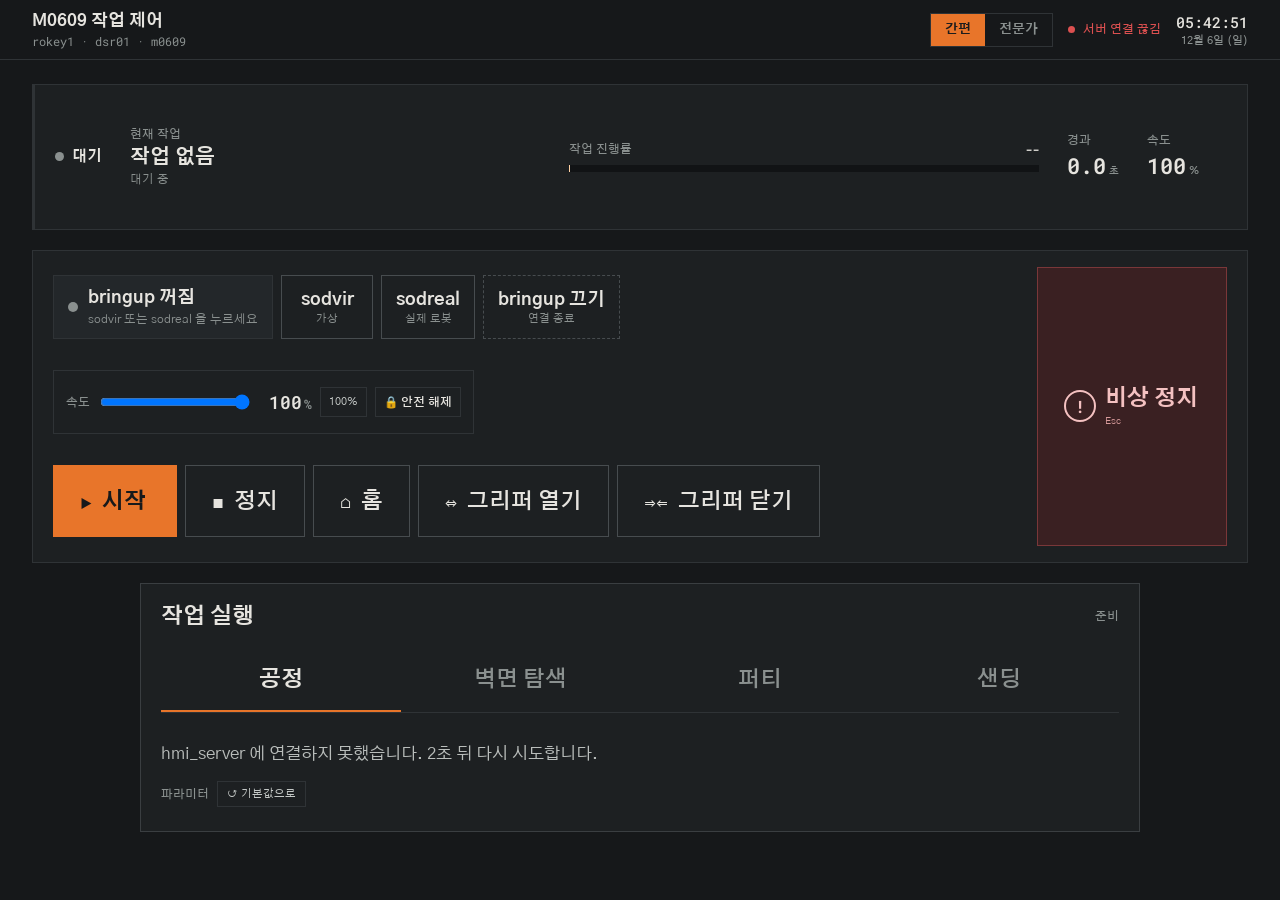
==== commit f5595583: "발표 자료 업데이트 및 구조 최적화" ====
--- a/협동-1_ROS2_자동화공정/rokey1_ws/hmi/web/index.html
+++ b/협동-1_ROS2_자동화공정/rokey1_ws/hmi/web/index.html
@@ -5,14 +5,6 @@
     <meta name="viewport" content="width=device-width, initial-scale=1.0" />
     <meta name="theme-color" content="#242629" />
     <title>M0609 · ROKEY1 통합 제어</title>
-    <script>
-      /* 저장된 테마가 없으면 화이트(light)가 기본. 다크를 기본으로 하려면 'light' → 'dark' */
-      (function () {
-        var t = 'light';
-        try { t = localStorage.getItem('theme') || t; } catch (e) {}
-        document.documentElement.setAttribute('data-theme', t);
-      })();
-    </script>
     <link rel="stylesheet" href="styles.css" />
     <link rel="stylesheet" href="hmi.css" />
   </head>
@@ -30,7 +22,7 @@
           <button class="page-tab" data-page="monitor" title="TCP 작업 공간 + 실시간 로그 (단축키 2)">실시간 작업 현황<span class="page-badge" id="monitorBadge" hidden></span></button>
         </nav>
         <div class="topbar-actions">
-          <button class="theme-toggle" id="themeToggle" type="button" title="화이트 / 다크 모드 전환">◐ <span id="themeLabel">다크</span></button>
+          <div class="ui-mode-toggle" title="간편 = 작업 실행만 · 전문가 = 전체 정보"><button data-uimode="simple">간편</button><button data-uimode="expert">전문가</button></div>
           <div class="bridge-chip" id="bridgeChip"><span class="pulse-dot"></span><span id="bridgeText">연결 중…</span></div>
           <div class="top-clock"><span id="topClock">--:--:--</span><small id="topDate"></small></div>
         </div>
@@ -44,10 +36,35 @@
           <div class="ms-metric"><span class="label">경과</span><b><em id="monElapsed">0.0</em><small>초</small></b></div>
           <div class="ms-metric"><span class="label">속도</span><b><em id="monSpeed">100</em><small>%</small></b></div>
           <div class="ms-metric"><span class="label">|F|</span><b><em id="monForce">--</em><small>N</small></b></div>
-          <div class="ms-actions">
-            <button class="action-btn stop" id="monStopBtn" title="실행 중인 모든 작업에 정지(SIGINT) 요청"><span>■</span> 전체 정지</button>
-            <button class="ms-estop" id="monEstopBtn" title="모션 즉시 정지 + 작업 노드 강제 종료 (Esc)"><span class="estop-ring">!</span><b id="monEstopLabel">비상 정지</b></button>
-          </div>
+        </div>
+
+        <!-- 조작 바: 두 페이지 공통 (bringup · 속도 · 시작/정지/홈 · 비상 정지) -->
+        <div class="command-bar" id="commandBar">
+          <div class="cb-main">
+          <div class="cb-group cb-bringup">
+            <div class="cb-mode" id="modeChip" title="sodvir / sodreal 로 정해진 실행 모드"><i></i><div><b id="modeChipText">bringup 꺼짐</b><small id="modeChipSub">sodvir 또는 sodreal 을 누르세요</small></div></div>
+            <button class="cb-btn" id="sodvirBtn" title="가상 bringup (sodvir). 액션 서버는 공정 시작 때 자동"><b>sodvir</b><small>가상</small></button>
+            <button class="cb-btn real" id="sodrealBtn" title="실제 로봇 bringup (sodreal). 액션 서버는 공정 시작 때 자동"><b>sodreal</b><small>실제 로봇</small></button>
+            <button class="cb-btn ghost" id="bringupStopBtn" title="HMI 에서 띄운 bringup 종료 (로봇 연결 끊김)"><b>bringup 끄기</b><small>연결 종료</small></button>
+          </div>
+          <div class="cb-group cb-speed speed-block" id="speedBlock" title="기본 100% · 100% 초과는 [안전 해제] 후 최대 200%">
+            <span class="label">속도</span>
+            <input type="range" id="speedRange" min="10" max="100" step="5" value="100" />
+            <b class="speed-value"><span id="speedValue">100</span><small>%</small></b>
+            <button class="mini-btn" id="speedDefaultBtn" title="속도를 기본값 100% 로">100%</button>
+            <button class="unlock-btn" id="speedUnlockBtn" title="100% 를 넘는 속도(최대 200%) 사용을 허용합니다">🔒</button>
+            <span class="speed-scale" hidden><span id="speedMid">55%</span><span id="speedMax">100%</span></span>
+            <span class="speed-warning" id="speedWarning" hidden>안전 해제 · 100% 초과</span>
+          </div>
+          <div class="cb-group cb-run">
+            <button class="action-btn start" id="startBtn" title="고른 작업을 시작 (공정은 필요한 액션 서버가 없으면 먼저 켬)"><span>▶</span> 시작 <small id="startTaskName"></small></button>
+            <button class="action-btn stop" id="stopBtn" title="실행 중인 작업과 액션 서버 정지 (bringup 은 유지)"><span>■</span> 정지</button>
+            <button class="action-btn home" id="homeBtn" title="관절 홈 자세(0,0,90,0,90,0)로 이동 · 현재 속도 % 적용"><span>⌂</span> 홈</button>
+            <button class="action-btn grip" id="gripOpenBtn" title="RG2 그리퍼 열기 (쥔 물건이 떨어짐) · 로봇 작업 중에는 안 됨"><span>⇔</span> 그리퍼 열기</button>
+            <button class="action-btn grip" id="gripCloseBtn" title="RG2 그리퍼 닫기 · 로봇 작업 중에는 안 됨"><span>⇒⇐</span> 그리퍼 닫기</button>
+          </div>
+          </div>
+          <button class="estop-btn cb-estop" id="estopBtn" title="모션 즉시 정지 + 작업 노드 강제 종료 (bringup 유지). 해제 전까지 새 작업 금지 · Esc"><span class="estop-ring">!</span><span><b id="estopLabel">비상 정지</b><small>Esc</small></span></button>
         </div>
 
         <aside class="control-rail page" id="pageControl">
@@ -81,7 +98,8 @@
           <section class="module control-module">
             <div class="module-head"><span>작업 실행</span><span class="hot-tag" id="armedTag">준비</span></div>
             <div class="task-tabs" id="groupTabs">
-              <button class="task-tab active" data-group="navigation">벽면 탐색</button>
+              <button class="task-tab active" data-group="process">공정</button>
+              <button class="task-tab" data-group="navigation">벽면 탐색</button>
               <button class="task-tab" data-group="putty">퍼티</button>
               <button class="task-tab" data-group="sanding">샌딩</button>
             </div>
@@ -89,31 +107,6 @@
             <p class="task-desc" id="taskDesc"></p>
             <div class="param-head"><span class="label">파라미터</span><span class="param-head-note" id="paramChanged"></span><button class="mini-btn" id="resetParamsBtn" title="이 작업의 모든 입력값을 기본값으로 되돌립니다">↺ 기본값으로</button></div>
             <div class="param-grid" id="paramGrid"></div>
-            <div class="mode-toggle">
-              <div><span class="label">실행 모드</span><small class="hint">가상 = 에뮬레이터/미리보기 · 실제 로봇 = 실제로 움직임</small></div>
-              <div class="toggle-buttons"><button data-mode="virtual" class="mode-btn active" title="DSR 에뮬레이터(가상) 또는 dry-run 으로 실행">가상</button><button data-mode="real" class="mode-btn" title="실제 M0609 를 움직입니다">실제 로봇</button></div>
-            </div>
-            <div class="real-warning" id="realWarning" hidden>실제 로봇 모드 · 로봇이 실제로 움직입니다. 주변을 확인하세요.</div>
-
-            <!-- 속도 -->
-            <div class="speed-block" id="speedBlock">
-              <div class="speed-head">
-                <div><span class="label">작업 속도</span><small class="hint">기본 100% · 100% 초과는 [안전 해제] 후 최대 200%</small></div>
-                <b class="speed-value"><span id="speedValue">100</span><small>%</small></b>
-              </div>
-              <div class="speed-row">
-                <input type="range" id="speedRange" min="10" max="100" step="5" value="100" />
-                <button class="mini-btn" id="speedDefaultBtn" title="속도를 기본값 100% 로">100%</button>
-                <button class="unlock-btn" id="speedUnlockBtn" title="100% 를 넘는 속도(최대 200%) 사용을 허용합니다">🔒 안전 해제</button>
-              </div>
-              <div class="speed-scale"><span>10%</span><span id="speedMid">55%</span><span id="speedMax">100%</span></div>
-              <div class="speed-warning" id="speedWarning" hidden>안전 해제 상태 · 100% 초과 속도는 새로 시작하는 작업의 속도 값에 배율로 적용됩니다. 비상 정지 시 자동 잠금.</div>
-            </div>
-
-            <div class="action-row"><button class="action-btn start" id="startBtn" title="선택한 작업을 위 설정으로 시작"><span>▶</span> 시작</button><button class="action-btn stop" id="stopBtn" title="실행 중인 모든 작업에 정지(SIGINT) 요청"><span>■</span> 전체 정지</button></div>
-            <div class="action-row home-row"><button class="action-btn home" id="homeBtn" title="관절 홈 자세(0,0,90,0,90,0)로 이동 (homeset)"><span>⌂</span> 홈 위치로 이동</button></div>
-            <p class="hint action-hint">전체 정지는 작업 노드를 정상 종료합니다. 홈 이동은 관절 (0, 0, 90, 0, 90, 0) 으로 돌아가며 현재 속도 % 가 적용됩니다.</p>
-            <button class="estop-btn" id="estopBtn" title="모션 즉시 정지 + 작업 노드 강제 종료. 해제 전까지 새 작업 금지"><span class="estop-ring">!</span><span><b id="estopLabel">비상 정지</b><small>모션 정지 후 작업 노드 종료 · Esc</small></span></button>
             <div class="control-row"><div class="command-readout"><span class="label">마지막 명령</span><b id="lastCommand">—</b><small id="lastCommandSub">작업을 고르고 시작을 누르세요</small></div></div>
           </section>
 
@@ -173,15 +166,18 @@
           <div class="simulation-card" id="simulationCard">
             <div class="sim-topline">
               <div class="sim-title"><span>TCP 작업 공간</span><small>joint_states · get_current_posx · BASE 기준</small></div>
+              <div class="view-toggle" role="group" aria-label="TCP 보기 전환"><button class="view-btn" data-view="path" title="위에서 본 TCP 이동 경로 (BASE XY)">경로 보기</button><button class="view-btn active" data-view="coords" title="로봇 자세 그림 + 6좌표">좌표 보기</button></div>
               <div class="mission-id"><span>실행</span><b id="runIdValue">—</b><span class="sep">|</span><span>단계</span><b id="stageValue">—</b></div>
             </div>
             <div class="sim-content">
-              <div class="viz-arm"><div class="map-corner tl">로봇 자세 · 오른쪽 앞 위에서 본 모습</div><div class="map-corner br">X·Y·Z mm · 각도 deg</div><svg id="armView" preserveAspectRatio="xMidYMid meet"></svg></div>
+              <div class="viz-arm viz-path" id="pathBox" hidden><div class="map-corner tl">TCP 경로 · 위에서 본 모습 (BASE XY)</div><div class="map-corner br">X·Y mm · 위 = +X</div><svg id="pathView" preserveAspectRatio="xMidYMid meet"></svg></div>
+              <div class="viz-arm" id="armBox"><div class="map-corner tl">로봇 자세 · 오른쪽 앞 위에서 본 모습</div><div class="map-corner br">X·Y·Z mm · 각도 deg</div><svg id="armView" preserveAspectRatio="xMidYMid meet"></svg></div>
               <div class="sim-side">
                 <div class="telemetry-block"><span class="label">위치 (mm)</span><div class="position-values three"><div><b id="posX">--</b><small>X</small></div><div><b id="posY">--</b><small>Y</small></div><div><b id="posZ">--</b><small>Z</small></div></div></div>
                 <div class="telemetry-block"><span class="label">자세 (deg)</span><div class="position-values three"><div><b id="rotA">--</b><small>A</small></div><div><b id="rotB">--</b><small>B</small></div><div><b id="rotC">--</b><small>C</small></div></div></div>
                 <div class="telemetry-block"><span class="label">관절 각도 (deg)</span><div class="joint-list" id="jointList"></div></div>
-                <div class="telemetry-foot"><span>실행 모드</span><b id="modeFoot">가상</b></div>
+                <div class="telemetry-block posx-block"><span class="label">posx</span><code id="posxText">--</code><button class="mini-btn" id="copyPosxBtn" title="x, y, z, a, b, c 를 복사 (샌딩 시작/종료 posx 칸에 붙여 넣기)">posx 복사</button></div>
+                <div class="telemetry-foot"><span>실행 모드</span><b id="modeFoot">—</b></div>
               </div>
             </div>
             <div class="sim-footer">
@@ -194,8 +190,8 @@
 
           <div class="event-console">
             <div class="console-head">
-              <div><h3>실시간 로그 <span id="logCount">00</span></h3></div>
-              <div class="console-tools"><button class="console-filter active" data-filter="ALL">전체</button><button class="console-filter" data-filter="INFO">정보</button><button class="console-filter" data-filter="WARN">경고</button><button class="console-filter" data-filter="ERROR">오류</button><span class="console-divider"></span><label class="auto-scroll"><input type="checkbox" id="autoScroll" checked /> 자동 스크롤</label><label class="auto-scroll" title="경고·오류 로그가 오면 화면에 팝업으로 띄움"><input type="checkbox" id="alertPopup" checked /> 경고 팝업</label></div>
+              <div class="log-channels"><button class="log-channel active" data-channel="main" title="공정·작업·HMI 로그">작업 로그 <span id="logCount">00</span></button><button class="log-channel" data-channel="bringup" title="로봇 bringup(sodvir/sodreal) 출력만">로봇 bringup <span id="bringupCount">00</span><i id="bringupErrDot" hidden></i></button></div>
+              <div class="console-tools"><button class="console-filter active" data-filter="ALL">전체</button><button class="console-filter" data-filter="INFO">정보</button><button class="console-filter" data-filter="WARN">경고</button><button class="console-filter" data-filter="ERROR">오류</button><span class="console-divider"></span><button class="console-filter" id="copyLogsBtn" title="지금 보고 있는 로그 탭 전체를 복사">⧉ 전체 복사</button><button class="console-filter" id="logFullBtn" title="로그를 화면 전체로 크게 보기 (다시 누르면 닫힘)">⛶ 전체 보기</button><span class="console-divider"></span><label class="auto-scroll"><input type="checkbox" id="autoScroll" checked /> 자동 스크롤</label><label class="auto-scroll" title="경고·오류 로그가 오면 화면에 팝업으로 띄움"><input type="checkbox" id="alertPopup" checked /> 경고 팝업</label></div>
             </div>
             <div class="console-table-head"><span>시간</span><span>종류</span><span>출처</span><span>내용</span><span>상태</span></div>
             <div class="console-log" id="consoleLog"></div>
@@ -215,25 +211,12 @@
     </div>
     <div class="toast" id="toast" hidden></div>
     <div class="alert-stack" id="alertStack" aria-live="assertive"><div id="alertList"></div><button class="alert-clear" id="alertClear" hidden>경고 팝업 모두 닫기</button></div>
-    <script>
-      (function () {
-        var root = document.documentElement;
-        var btn = document.getElementById('themeToggle');
-        var label = document.getElementById('themeLabel');
-        var meta = document.querySelector('meta[name="theme-color"]');
-        function apply(t) {
-          root.setAttribute('data-theme', t);
-          label.textContent = t === 'light' ? '다크' : '화이트';   /* 눌렀을 때 바뀔 모드 */
-          if (meta) meta.setAttribute('content', t === 'light' ? '#f3f5f7' : '#242629');
-        }
-        apply(root.getAttribute('data-theme') || 'light');
-        btn.addEventListener('click', function () {
-          var next = root.getAttribute('data-theme') === 'light' ? 'dark' : 'light';
-          apply(next);
-          try { localStorage.setItem('theme', next); } catch (e) {}
-        });
-      })();
-    </script>
+    <dialog class="ask-dlg" id="askDlg">
+      <form method="dialog">
+        <p id="askMsg"></p>
+        <div class="ask-btns"><button value="no">아니요</button><button value="yes" class="yes">예</button></div>
+      </form>
+    </dialog>
     <script type="module" src="main.js"></script>
   </body>
 </html>
--- a/협동-1_ROS2_자동화공정/rokey1_ws/hmi/web/hmi.css
+++ b/협동-1_ROS2_자동화공정/rokey1_ws/hmi/web/hmi.css
@@ -9,7 +9,7 @@
 .mode-value.bad span{background:var(--red);box-shadow:0 0 8px var(--red)}
 
 /* --- 작업 선택 --- */
-.task-tabs{display:grid;grid-template-columns:repeat(3,1fr);margin:0 12px 8px;border:1px solid #555a5a}
+.task-tabs{display:grid;grid-template-columns:repeat(4,1fr);margin:0 12px 8px;border:1px solid #555a5a}
 .task-tab{height:28px;border:0;background:#2a2d2f;color:#8d9391;font-family:var(--mono);font-size:9px;letter-spacing:.08em;cursor:pointer}
 .task-tab+.task-tab{border-left:1px solid #555a5a}
 .task-tab.active{background:var(--orange);color:#1b1c1d;font-weight:700}
@@ -582,7 +582,7 @@
 /* ===== 로봇 자세 뷰 (관절 원 + 링크 선 + 그리퍼 TCP, 고정 등각 시점) ===== */
 .sim-content{grid-template-columns:minmax(0,1fr) 230px}
 .viz-arm{position:relative;background:#191c1e;display:flex;min-width:0}
-.viz-arm svg{width:100%;height:100%;min-height:540px;display:block}
+.viz-arm svg{width:100%;height:100%;min-height:380px;display:block}
 .viz-arm .map-corner.br{right:16px;bottom:12px;top:auto;left:auto}
 .viz-arm .g{stroke:rgba(255,255,255,.055);stroke-width:2}
 .viz-arm .g.axis{stroke:rgba(255,255,255,.14);stroke-width:2.5}
@@ -633,175 +633,122 @@
   }
 }
 
-/* =====================================================================
-   화이트 모드 (2026-11-16 추가)
-   - 기본 = 화이트, 다크는 <html data-theme="dark"> 일 때 (위의 기존 색상 그대로)
-   - 전환: 상단 오른쪽 ◐ 버튼 (선택은 localStorage 에 저장)
-   - 아래 규칙은 :root[data-theme="light"] 아래에서만 동작하므로 다크 모드엔 영향 없음
-   ===================================================================== */
-.theme-toggle{display:inline-flex;align-items:center;gap:6px;height:32px;padding:0 12px;border:1px solid var(--line);background:transparent;color:var(--muted);font-family:var(--sans);font-size:12px;font-weight:600;cursor:pointer;white-space:nowrap}
-.theme-toggle:hover{color:var(--text);border-color:var(--orange)}
-
-:root[data-theme="light"]{
-  color-scheme:light;
-  --bg:#f3f5f7;--panel:#ffffff;--panel-2:#f6f8fa;--panel-3:#e8ecf0;
-  --line:#d3dae1;--line-soft:#e5e9ed;
-  --text:#1f2933;--muted:#5b6772;--dim:#8a949e;
-  --orange:#d9600f;--orange-2:#c2530a;--red:#c62d2d;
-  --green:#2f7d5b;--amber:#a86a00;--blue:#5b6772;
-}
-:root[data-theme="dark"]{color-scheme:dark}
-
-/* 상태 점 / 보조 글자 */
-:root[data-theme="light"] .link-dot{background:#aab2ba}
-:root[data-theme="light"] .link-dot.green{background:var(--green)}
-:root[data-theme="light"] .link-dot.amber{background:var(--amber)}
-:root[data-theme="light"] .link-dot.red{background:var(--red)}
-:root[data-theme="light"] .device-row .link-icon,
-:root[data-theme="light"] .speed-scale,
-:root[data-theme="light"] .param-head-note,
-:root[data-theme="light"] .hint,
-:root[data-theme="light"] .pf-help,
-:root[data-theme="light"] .alert-head time,
-:root[data-theme="light"] .alert-foot,
-:root[data-theme="light"] .run-item time{color:var(--muted)}
-:root[data-theme="light"] .param-head-note.changed{color:var(--orange)}
-:root[data-theme="light"] .task-desc{color:#46525d}
-:root[data-theme="light"] .pf-label{color:#2d3742}
-:root[data-theme="light"] .param-field.changed .pf-label{color:var(--orange)}
-:root[data-theme="light"] .pf-help em{color:#66717c}
-:root[data-theme="light"] .pf-help em.scale-tag{color:var(--orange)}
-
-/* 입력 / 버튼 / 스위치 */
-:root[data-theme="light"] .param-field input[type=text],
-:root[data-theme="light"] .param-field input[type=number],
-:root[data-theme="light"] .param-field select,
-:root[data-theme="light"] .stdin-bar select,
-:root[data-theme="light"] .stdin-bar input{background:#fff;border-color:#bcc6cf;color:var(--text)}
-:root[data-theme="light"] .param-field.changed input,
-:root[data-theme="light"] .param-field.changed select{border-color:var(--orange)}
-:root[data-theme="light"] .control-module{border-color:#c5ccd3}
-:root[data-theme="light"] .task-item:hover{border-color:#aab4be}
-:root[data-theme="light"] .task-item.active{background:#fdf0e6}
-:root[data-theme="light"] .action-btn,
-:root[data-theme="light"] .action-btn.home{border-color:#b5bec7;color:var(--text)}
-:root[data-theme="light"] .action-btn:hover,
-:root[data-theme="light"] .action-btn.home:hover,
-:root[data-theme="light"] .icon-btn:hover,
-:root[data-theme="light"] .mini-btn:hover{border-color:#8d99a4}
-:root[data-theme="light"] .action-btn.start{color:#fff}
-:root[data-theme="light"] .page-tab.active{color:var(--text)}
-:root[data-theme="light"] .mini-btn{color:var(--text)}
-:root[data-theme="light"] .switch span{background:#c3cad1}
-:root[data-theme="light"] .switch span:before{background:#fff;box-shadow:0 1px 2px rgba(0,0,0,.25)}
-:root[data-theme="light"] .switch input:checked+span{background:#f4c9a6}
-:root[data-theme="light"] .switch input:checked+span:before{background:var(--orange)}
-:root[data-theme="light"] .speed-row input[type=range]{background:linear-gradient(90deg,var(--orange) var(--fill,100%),#d3dae1 var(--fill,100%))}
-:root[data-theme="light"] .speed-block.over input[type=range]{background:linear-gradient(90deg,var(--red) var(--fill,100%),#d3dae1 var(--fill,100%))}
-:root[data-theme="light"] .unlock-btn{color:var(--text)}
-:root[data-theme="light"] .unlock-btn.active{color:#fff}
-
-/* 위험 / 경고 계열 (연한 빨강 배경 + 진한 빨강 글자) */
-:root[data-theme="light"] .real-warning,
-:root[data-theme="light"] .mode-btn[data-mode="real"].active,
-:root[data-theme="light"] .speed-block.unlocked,
-:root[data-theme="light"] .monitor-strip.alert,
-:root[data-theme="light"] .safety-banner.alert{background:#fdecec;border-color:#e3a3a3;color:#a02020}
-:root[data-theme="light"] .speed-block.unlocked{color:inherit}
-:root[data-theme="light"] .speed-warning{color:#b42323}
-:root[data-theme="light"] .unlock-btn:hover{border-color:#e3a3a3;color:#a02020}
-:root[data-theme="light"] .estop-btn,
-:root[data-theme="light"] .ms-estop{background:#fdecec;border-color:#e0a0a0;color:#a02020}
-:root[data-theme="light"] .estop-btn:hover,
-:root[data-theme="light"] .ms-estop:hover{background:#fbdcdc}
-:root[data-theme="light"] .estop-btn small,
-:root[data-theme="light"] .safety-banner.alert small{color:#b24a4a}
-:root[data-theme="light"] .estop-btn.triggered,
-:root[data-theme="light"] .ms-estop.triggered{background:var(--red);border-color:var(--red);color:#fff}
-:root[data-theme="light"] .estop-btn.triggered small{color:#ffe2e2}
-
-/* 실행 기록 / 콘솔 */
-:root[data-theme="light"] .run-item{color:#3d4852;border-bottom-color:rgba(0,0,0,.07)}
-:root[data-theme="light"] .run-item button{color:var(--text)}
-:root[data-theme="light"] .log-row{color:var(--text)}
-:root[data-theme="light"] .log-row:hover{background:rgba(0,0,0,.03)}
-:root[data-theme="light"] .stdin-bar.waiting{background:#fff4dd}
-:root[data-theme="light"] .latency-bars i,
-:root[data-theme="light"] .latency-bars i:nth-last-child(-n+4){background:#cfd6dc}
-:root[data-theme="light"] .latency-bars i:last-child{background:#8d99a4}
-
-/* 경고 팝업 / 토스트 */
-:root[data-theme="light"] .alert-pop{background:#fff7e6;border-color:#e3c27a;border-left-color:var(--amber);box-shadow:0 6px 20px rgba(0,0,0,.15)!important}
-:root[data-theme="light"] .alert-pop.error{background:#fdecec;border-color:#e0a0a0;border-left-color:var(--red)}
-:root[data-theme="light"] .alert-pop.error .alert-head b{color:#b42323}
-:root[data-theme="light"] .alert-src,
-:root[data-theme="light"] .alert-close{color:#3d4852}
-:root[data-theme="light"] .alert-close:hover{color:#000}
-:root[data-theme="light"] .alert-raw{background:#fff;border-color:var(--line);color:var(--text)}
-:root[data-theme="light"] .alert-foot button,
-:root[data-theme="light"] .alert-clear{background:#fff;border-color:#bcc6cf;color:var(--text)}
-:root[data-theme="light"] .toast{background:#fdecec;border-color:#e0a0a0;color:#a02020;box-shadow:0 6px 20px rgba(0,0,0,.15)!important}
-:root[data-theme="light"] .toast.warn{background:#fff7e6;border-color:#e3c27a;color:#7a4f00}
-:root[data-theme="light"] .toast.info{background:var(--panel-2);border-color:var(--line);color:var(--text)}
-
-/* 작업 공간 뷰 (SVG) */
-:root[data-theme="light"] .simulation-card.focused{box-shadow:0 0 0 9999px rgba(0,0,0,.35)}
-:root[data-theme="light"] .viz-panel,
-:root[data-theme="light"] .viz-arm{background:#eef1f4}
-:root[data-theme="light"] .viz-panel .g,
-:root[data-theme="light"] .viz-arm .g{stroke:rgba(0,0,0,.07)}
-:root[data-theme="light"] .viz-panel .g.axis,
-:root[data-theme="light"] .viz-arm .g.axis{stroke:rgba(0,0,0,.22)}
-:root[data-theme="light"] .viz-panel .reach{stroke:rgba(217,96,15,.45)}
-:root[data-theme="light"] .viz-panel .trail,
-:root[data-theme="light"] .viz-arm .trail{stroke:#7d8791}
-:root[data-theme="light"] .viz-panel .arm{stroke:rgba(0,0,0,.22)}
-:root[data-theme="light"] .viz-panel .lbl,
-:root[data-theme="light"] .map-corner{fill:#6b7681;color:#6b7681}
-:root[data-theme="light"] .viz-panel .nodata,
-:root[data-theme="light"] .viz-arm .nodata,
-:root[data-theme="light"] .viz-arm .lbl,
-:root[data-theme="light"] .viz-arm .axis-arrow,
-:root[data-theme="light"] .viz-arm .axis-head{fill:#6b7681;stroke:#6b7681}
-:root[data-theme="light"] .viz-arm .lbl,
-:root[data-theme="light"] .viz-arm .axis-head,
-:root[data-theme="light"] .viz-panel .nodata,
-:root[data-theme="light"] .viz-arm .nodata{stroke:none}
-:root[data-theme="light"] .viz-arm .axis-l{fill:#3d4852;stroke:none}
-:root[data-theme="light"] .viz-arm .base-plate{fill:#dde2e7;stroke:#9aa5b0}
-:root[data-theme="light"] .viz-arm .arm-shadow{stroke:rgba(0,0,0,.1)}
-:root[data-theme="light"] .viz-arm .link{stroke:#5b6670}
-:root[data-theme="light"] .viz-arm .joint{fill:#fff;stroke:#2d3742}
-:root[data-theme="light"] .viz-arm .joint-l{fill:#3d4852}
-:root[data-theme="light"] .joint-bar{background:#d3dae1}
-:root[data-theme="light"] .joint-bar:before{background:#9aa5b0}
-:root[data-theme="light"] .joint-row b{color:var(--text)}
-
-/* ===== 화이트 모드 보강 (styles.css 에 직접 적힌 색 중 hmi.css 가 안 덮은 것) ===== */
-:root[data-theme="light"] .rail-header{border-bottom-color:var(--line)}
-:root[data-theme="light"] .eyebrow{color:var(--muted)}
-:root[data-theme="light"] .muted,
-:root[data-theme="light"] .safety-list span,
-:root[data-theme="light"] .log-source,
-:root[data-theme="light"] .log-row time{color:var(--muted)}
-:root[data-theme="light"] .operator-chip{border-left-color:var(--line)}
-:root[data-theme="light"] .progress-track{background:#d9dfe5}
-:root[data-theme="light"] .progress-track span{background:var(--orange)}
-:root[data-theme="light"] .progress-track i{background:var(--orange-2)}
-:root[data-theme="light"] .device-row:hover{background:rgba(0,0,0,.04)}
-:root[data-theme="light"] .comm-cell b,
-:root[data-theme="light"] .position-values b,
-:root[data-theme="light"] .command-card b,
-:root[data-theme="light"] .footer-stat b,
-:root[data-theme="light"] .console-footer b{color:var(--text)}
-:root[data-theme="light"] .comm-cell span:not(.link-dot),
-:root[data-theme="light"] .position-values small,
-:root[data-theme="light"] .sensor-reading span:not(.sensor-icon){color:var(--muted)}
-:root[data-theme="light"] .sensor-chart{background:repeating-linear-gradient(90deg,transparent 0,transparent 38px,rgba(0,0,0,.05) 39px),linear-gradient(180deg,transparent 49%,#c3cad1 50%,transparent 51%)}
-:root[data-theme="light"] .queue-track i{background:#d3dae1}
-:root[data-theme="light"] .mission-id .sep,
-:root[data-theme="light"] .app-footer b{color:var(--dim)}
-:root[data-theme="light"] .console-divider{background:var(--line)}
-
-/* 알림이 없을 때 빈 동그라미가 보이던 문제 (hidden 속성이 display:grid 에 눌렸음) */
-.page-badge[hidden]{display:none}
+/* ===== 간편 / 전문가 모드 ===== */
+.ui-mode-toggle{display:flex;border:1px solid var(--line)}
+.ui-mode-toggle button{height:32px;padding:0 14px;border:0;background:none;color:var(--muted);font-size:13px;font-weight:700;cursor:pointer}
+.ui-mode-toggle button.active{background:var(--orange);color:#1b1c1d}
+/* 간편 모드: '작업 실행' 모듈만 표시, 실시간 작업 현황 탭 숨김 */
+body.simple .page-tabs,
+body.simple #pageControl>.module:not(.control-module){display:none}
+body.simple #pageControl{grid-template-columns:minmax(0,760px);grid-template-areas:"ctrl";grid-template-rows:auto;justify-content:center}
+
+/* ===== 간편 모드 = 키오스크 (큰 글씨 · 큰 터치 버튼) ===== */
+body.simple{user-select:none;-webkit-user-select:none;touch-action:manipulation}
+body.simple .app-footer,
+body.simple #pageControl .param-head-note,
+body.simple #pageControl .hint,
+body.simple #pageControl .pf-help,
+body.simple #pageControl .task-item small,
+body.simple #pageControl .control-row{display:none}
+body.simple #pageControl{grid-template-columns:minmax(0,1000px)}
+body.simple #pageControl .module-head{font-size:22px;padding:18px 20px}
+body.simple #pageControl .task-tabs{margin:0 20px 14px}
+body.simple #pageControl .task-tab{height:64px;font-size:22px}
+body.simple #pageControl .task-list{grid-template-columns:repeat(2,1fr);gap:12px;margin:0 20px}
+body.simple #pageControl .task-item{height:76px;padding:0 20px;justify-content:center}
+body.simple #pageControl .task-item b{font-size:22px}
+body.simple #pageControl .task-desc{font-size:17px;margin:14px 20px}
+body.simple #pageControl .param-head{margin:0 20px 8px;font-size:16px}
+body.simple #pageControl .param-grid{grid-template-columns:repeat(2,minmax(0,1fr));gap:14px;margin:0 20px 16px;max-height:none}
+body.simple #pageControl .pf-label{font-size:17px}
+body.simple #pageControl .param-field input,
+body.simple #pageControl .param-field select{height:54px;font-size:20px}
+body.simple #pageControl .mode-toggle{margin:0 20px 14px}
+body.simple #pageControl .mode-btn{height:56px;font-size:19px;padding:0 26px}
+body.simple #pageControl .real-warning{font-size:17px;margin:0 20px 14px}
+body.simple #pageControl .speed-block{margin:0 20px 16px;padding:16px}
+body.simple #pageControl .speed-value{font-size:30px}
+body.simple #pageControl .action-row{padding:0 20px 14px;gap:14px}
+body.simple #pageControl .action-btn{height:96px;font-size:30px}
+body.simple #pageControl .action-btn span{font-size:26px}
+body.simple #pageControl .action-btn.home{height:64px;font-size:22px}
+body.simple #pageControl .estop-btn{height:110px;margin:4px 20px 20px;width:calc(100% - 40px)}
+body.simple #pageControl .estop-btn b{font-size:30px}
+body.simple #pageControl .estop-btn small{font-size:15px}
+body.simple #pageControl .estop-ring{width:60px;height:60px;font-size:32px}
+
+/* ===== 조작 바 (두 페이지 공통: bringup · 속도 · 시작/정지/홈 · 비상 정지) ===== */
+.command-bar{display:flex;align-items:stretch;gap:20px;padding:12px 16px;background:var(--panel);border:1px solid var(--line)}
+.cb-main{flex:1;display:flex;flex-wrap:wrap;align-items:center;gap:12px 20px;min-width:0}
+.cb-group{display:flex;align-items:center;gap:8px}
+.cb-bringup{flex:none}
+.command-bar .speed-scale{display:none}
+.cb-mode{display:flex;align-items:center;gap:10px;min-width:210px;height:48px;padding:0 14px;border:1px solid var(--line);background:var(--panel-2)}
+.cb-mode i{width:10px;height:10px;border-radius:50%;background:var(--muted);flex:none}
+.cb-mode b{display:block;font-size:15px;font-weight:700}
+.cb-mode small{display:block;font-size:12px;color:var(--muted);margin-top:2px}
+.cb-mode[data-state="ok"] i{background:var(--green)}
+.cb-mode[data-state="wait"] i{background:var(--amber)}
+.cb-mode.real{border-color:#7a3739;background:#2a1d1f}
+.cb-mode.real b{color:#f2b3b3}
+.cb-btn{height:48px;min-width:92px;padding:0 14px;border:1px solid #474c4f;background:transparent;color:var(--text);cursor:pointer;text-align:center}
+.cb-btn b{display:block;font-size:14px;font-weight:700}
+.cb-btn small{display:block;font-size:11px;color:var(--muted)}
+.cb-btn:hover{border-color:#6a7073}
+.cb-btn.active{border-color:var(--green);background:#1c2a25}
+.cb-btn.real.active{border-color:var(--red);background:#3a2022}
+.cb-btn.ghost{border-style:dashed}
+.cb-btn:disabled{opacity:.35;cursor:default}
+.command-bar .speed-block{flex:none;display:flex;align-items:center;margin:0;padding:0 12px;height:48px;border:1px solid var(--line);gap:8px}
+.command-bar .speed-block input[type=range]{width:150px}
+.command-bar .speed-value{font-size:18px;min-width:52px;text-align:right}
+.command-bar .speed-warning{font-size:12px;color:#f2b3b3;white-space:nowrap}
+.command-bar .unlock-btn,.command-bar .mini-btn{height:30px;padding:0 8px}
+.command-bar .action-btn{height:48px;flex:none;padding:0 18px;font-size:15px}
+.command-bar .action-btn small{font-size:12px;font-weight:600;margin-left:4px;opacity:.75}
+.command-bar .cb-estop{margin:0;width:auto;height:auto;min-height:52px;min-width:150px;padding:0 22px;flex:none}
+/* 간편 모드: 터치하기 쉽게 키움 */
+body.simple .command-bar{padding:16px 20px}body.simple .cb-main{gap:14px 24px}
+body.simple .cb-mode,body.simple .cb-btn,body.simple .command-bar .speed-block{height:64px}
+body.simple .cb-btn b,body.simple .cb-mode b{font-size:18px}
+body.simple .command-bar .action-btn{height:72px;font-size:22px;padding:0 26px}
+body.simple .command-bar .cb-estop{min-width:190px;padding:0 26px}
+body.simple .command-bar .estop-btn b{font-size:22px}
+
+/* ===== 로그 탭 (작업 로그 / 로봇 bringup) ===== */
+.log-channels{display:flex;gap:4px}
+.log-channel{position:relative;height:34px;padding:0 14px;border:1px solid var(--line);background:transparent;color:var(--muted);font-size:14px;font-weight:700;cursor:pointer}
+.log-channel span{font-family:var(--mono);font-size:12px;font-weight:500;margin-left:4px}
+.log-channel.active{background:var(--panel-3);border-color:var(--orange);color:var(--text)}
+.log-channel i{position:absolute;top:5px;right:5px;width:7px;height:7px;border-radius:50%;background:var(--red)}
+.log-channel i[hidden]{display:none}
+.command-bar .action-btn:disabled small{opacity:1}
+
+/* ===== TCP 카드: 경로 보기 / 좌표 보기 전환 ===== */
+.viz-arm[hidden]{display:none}
+.view-toggle{display:flex;gap:4px;padding:3px;border:1px solid var(--line);margin-left:auto;margin-right:16px}
+.view-btn{height:32px;padding:0 14px;border:0;border-bottom:2px solid transparent;background:none;color:var(--muted);font-size:13px;font-weight:700;cursor:pointer}
+.view-btn:hover{color:var(--text)}
+.view-btn.active{background:var(--panel-3);color:var(--text);border-bottom-color:var(--orange)}
+.posx-block{display:flex;flex-direction:column;gap:6px;padding:10px 0}
+.posx-block code{font-family:var(--mono);font-size:12px;color:var(--text);word-break:break-all;line-height:1.5}
+.posx-block .mini-btn{align-self:flex-start;height:28px;padding:0 10px}
+
+/* 로그 전체 보기: 로그 카드만 화면 가득 (Esc 는 비상 정지라 닫기는 같은 버튼) */
+.event-console.log-full{position:fixed;inset:12px;height:auto!important;min-height:0!important;z-index:900;display:flex;flex-direction:column;background:var(--panel,#1d2022);border:1px solid var(--line,#383d40);border-radius:10px;box-shadow:0 12px 40px rgba(0,0,0,.5)}
+.event-console.log-full .console-log{flex:1;max-height:none;min-height:0}
+#logFullBtn{border-color:var(--accent,#ff7a1a)}
+
+/* --- 예/아니요 확인 팝업 (화면 정중앙, <dialog> 기본 위치) --- */
+.ask-dlg{border:1px solid var(--orange);background:var(--panel);color:var(--text);padding:20px 22px;min-width:340px;max-width:min(480px,90vw);box-shadow:0 12px 40px rgba(0,0,0,.5)}
+.ask-dlg::backdrop{background:rgba(0,0,0,.55)}
+.ask-dlg p{margin:0 0 18px;font-size:14px;line-height:1.55;white-space:pre-line}
+.ask-btns{display:flex;gap:10px;justify-content:flex-end}
+.ask-btns button{min-width:90px;height:34px;border:1px solid var(--line);background:var(--panel-2);color:var(--text);font-size:13px;font-weight:700;cursor:pointer}
+.ask-btns button.yes{border-color:#875622;background:#3e311e;color:#ffb66d}
+.ask-btns button:hover{border-color:var(--orange)}
+
+/* 그리퍼 열기/닫기 (홈 버튼과 같은 모양) */
+.action-btn.grip{background:transparent;color:var(--text);border-color:#474c4f}
+.action-btn.grip:hover{border-color:#6a7073}
+.action-btn.grip:disabled{opacity:.35}
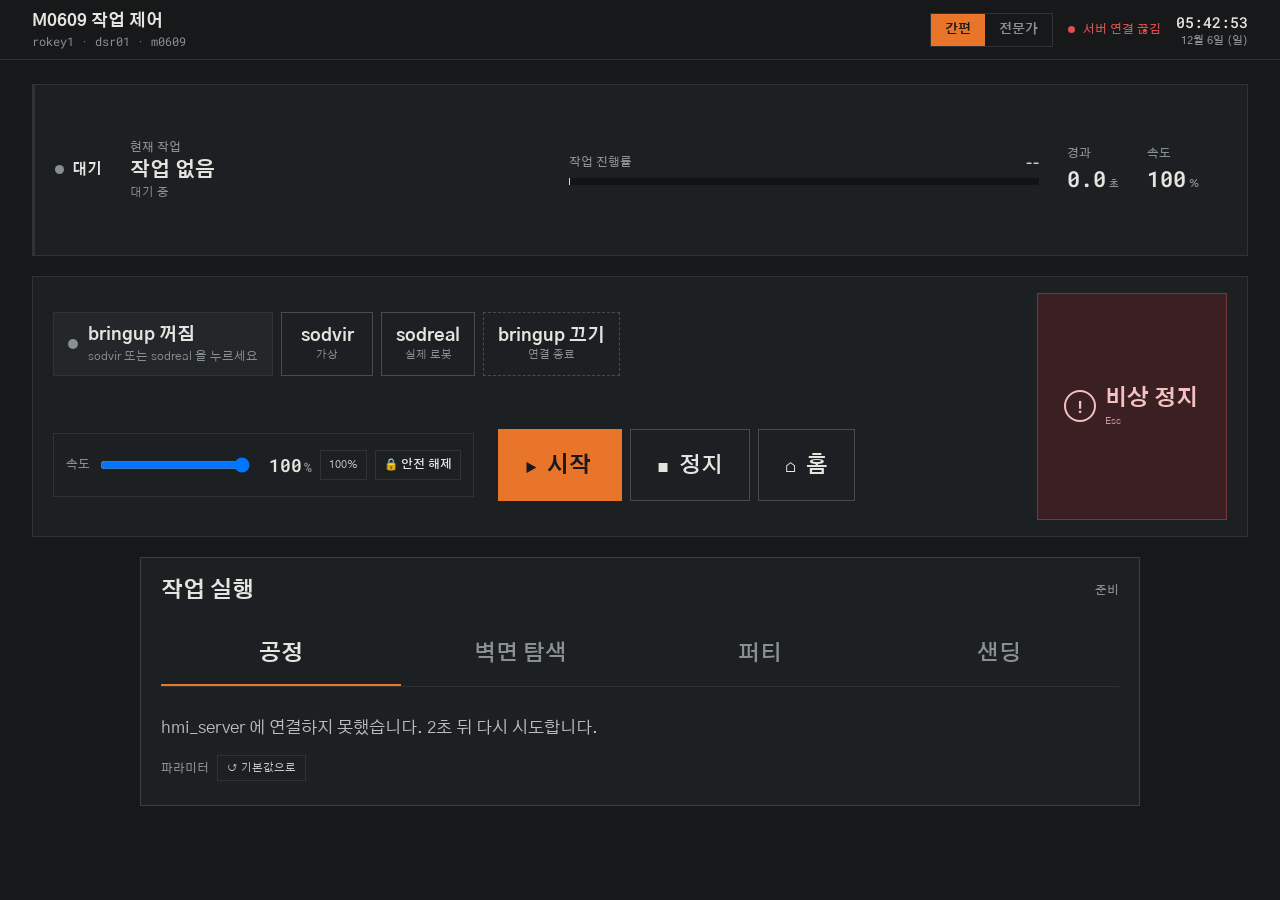
==== commit f14c5561: "Merge pull request #44 from HOTEASIK/develop Develop" ====
--- a/협동-1_ROS2_자동화공정/rokey1_ws/hmi/web/index.html
+++ b/협동-1_ROS2_자동화공정/rokey1_ws/hmi/web/index.html
@@ -60,8 +60,6 @@
             <button class="action-btn start" id="startBtn" title="고른 작업을 시작 (공정은 필요한 액션 서버가 없으면 먼저 켬)"><span>▶</span> 시작 <small id="startTaskName"></small></button>
             <button class="action-btn stop" id="stopBtn" title="실행 중인 작업과 액션 서버 정지 (bringup 은 유지)"><span>■</span> 정지</button>
             <button class="action-btn home" id="homeBtn" title="관절 홈 자세(0,0,90,0,90,0)로 이동 · 현재 속도 % 적용"><span>⌂</span> 홈</button>
-            <button class="action-btn grip" id="gripOpenBtn" title="RG2 그리퍼 열기 (쥔 물건이 떨어짐) · 로봇 작업 중에는 안 됨"><span>⇔</span> 그리퍼 열기</button>
-            <button class="action-btn grip" id="gripCloseBtn" title="RG2 그리퍼 닫기 · 로봇 작업 중에는 안 됨"><span>⇒⇐</span> 그리퍼 닫기</button>
           </div>
           </div>
           <button class="estop-btn cb-estop" id="estopBtn" title="모션 즉시 정지 + 작업 노드 강제 종료 (bringup 유지). 해제 전까지 새 작업 금지 · Esc"><span class="estop-ring">!</span><span><b id="estopLabel">비상 정지</b><small>Esc</small></span></button>
--- a/협동-1_ROS2_자동화공정/rokey1_ws/hmi/web/hmi.css
+++ b/협동-1_ROS2_자동화공정/rokey1_ws/hmi/web/hmi.css
@@ -747,8 +747,3 @@
 .ask-btns button{min-width:90px;height:34px;border:1px solid var(--line);background:var(--panel-2);color:var(--text);font-size:13px;font-weight:700;cursor:pointer}
 .ask-btns button.yes{border-color:#875622;background:#3e311e;color:#ffb66d}
 .ask-btns button:hover{border-color:var(--orange)}
-
-/* 그리퍼 열기/닫기 (홈 버튼과 같은 모양) */
-.action-btn.grip{background:transparent;color:var(--text);border-color:#474c4f}
-.action-btn.grip:hover{border-color:#6a7073}
-.action-btn.grip:disabled{opacity:.35}
